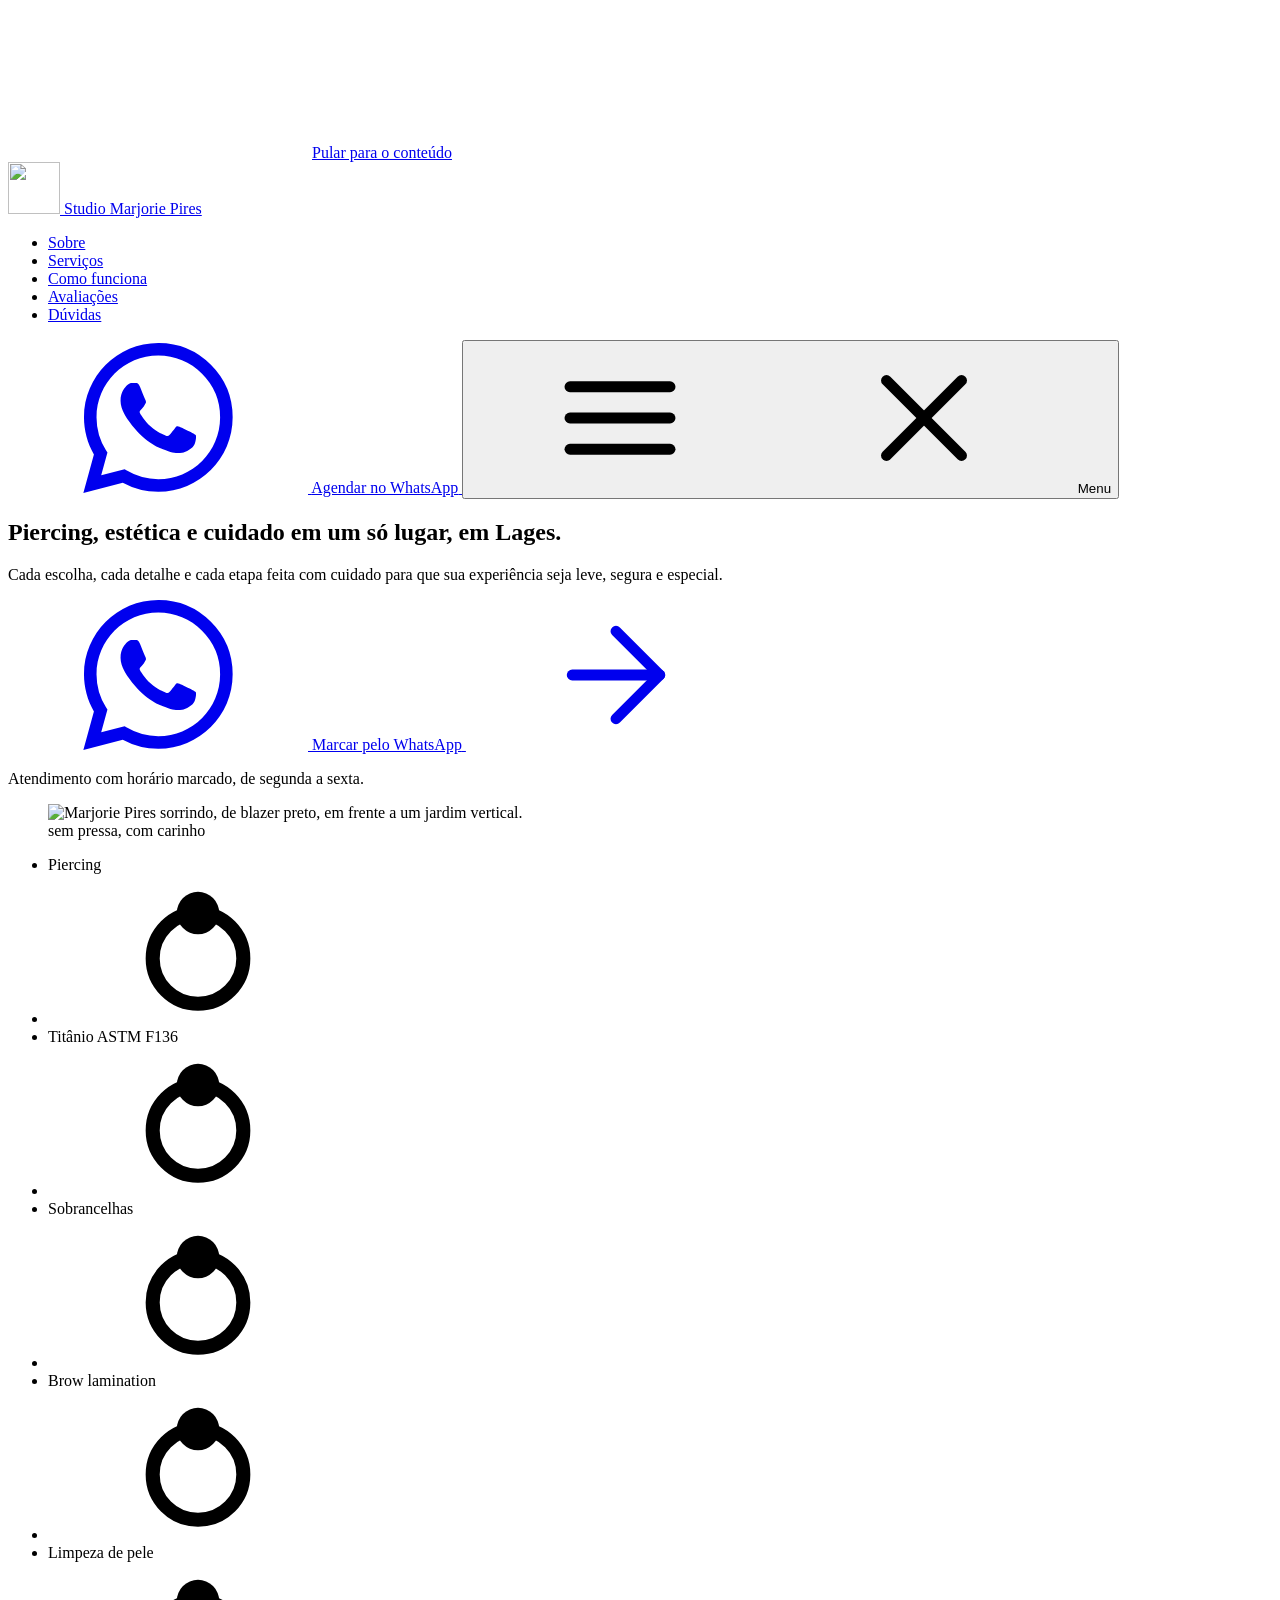
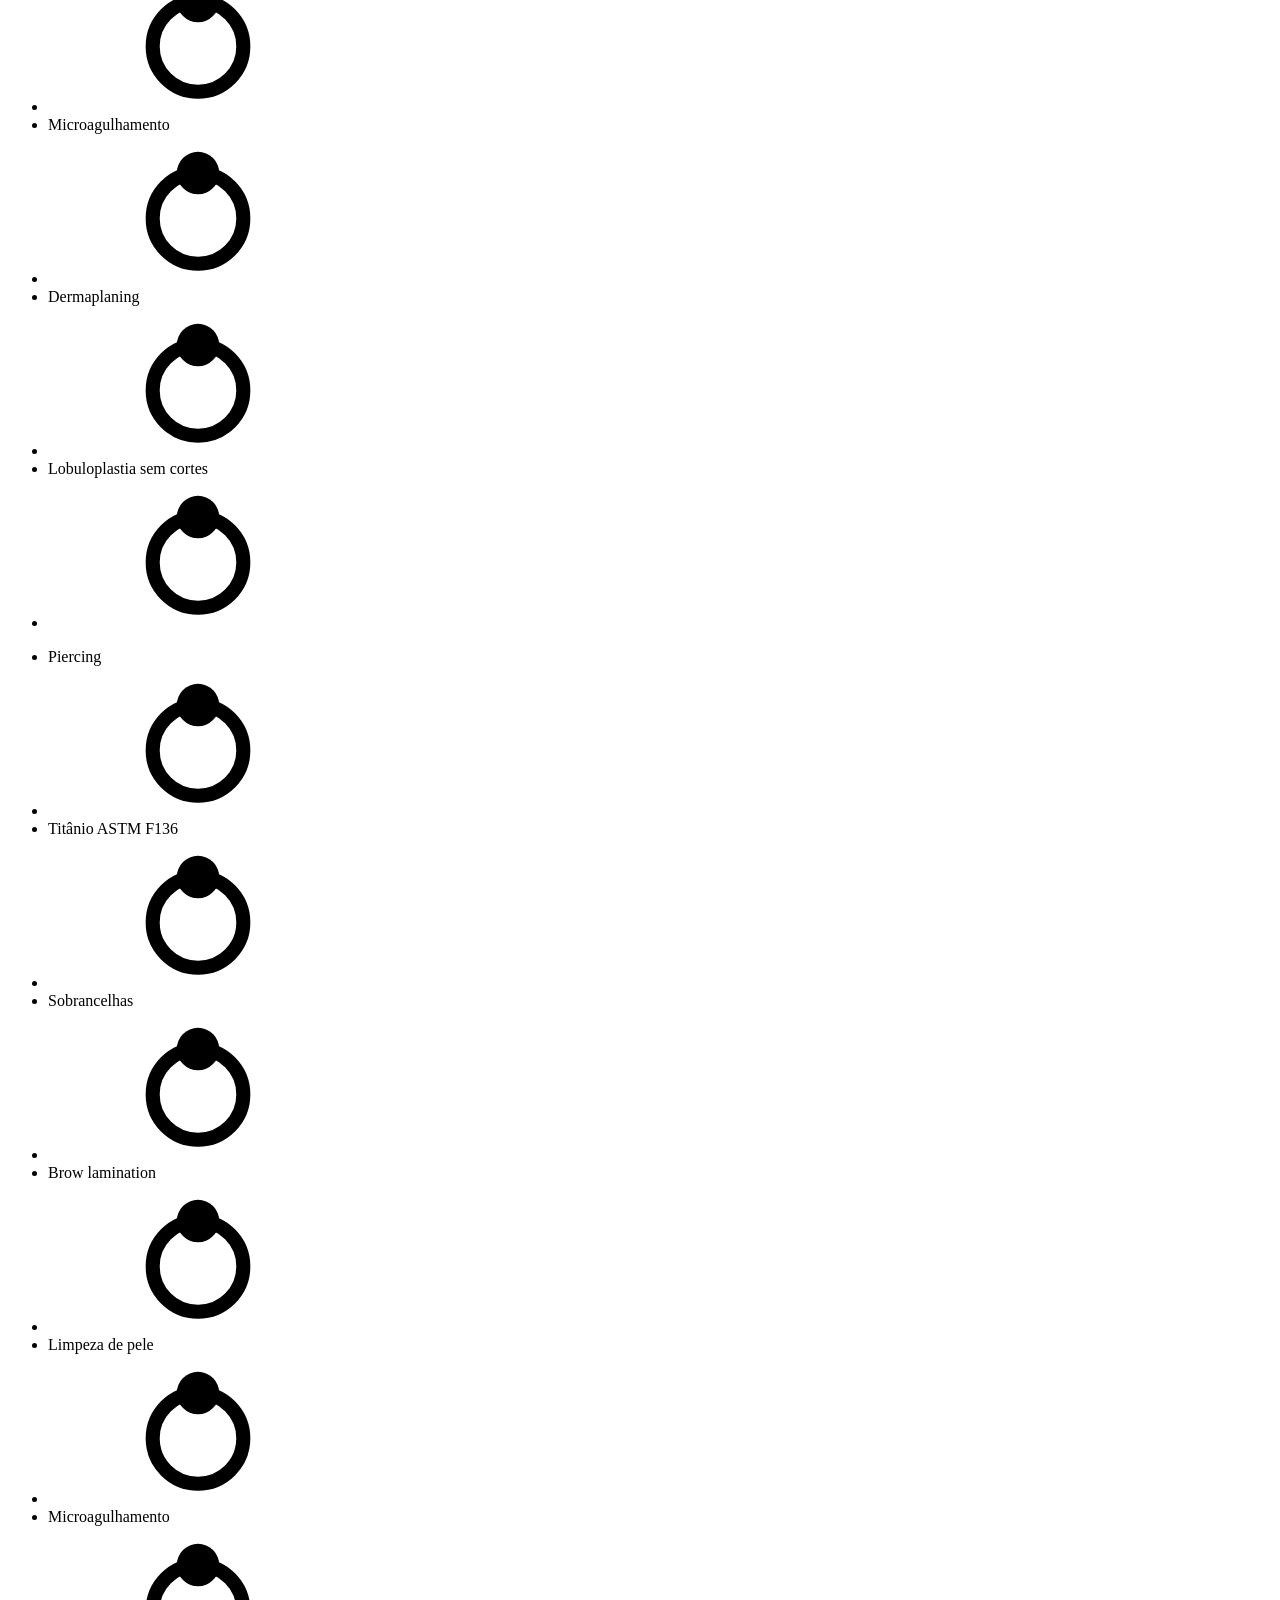
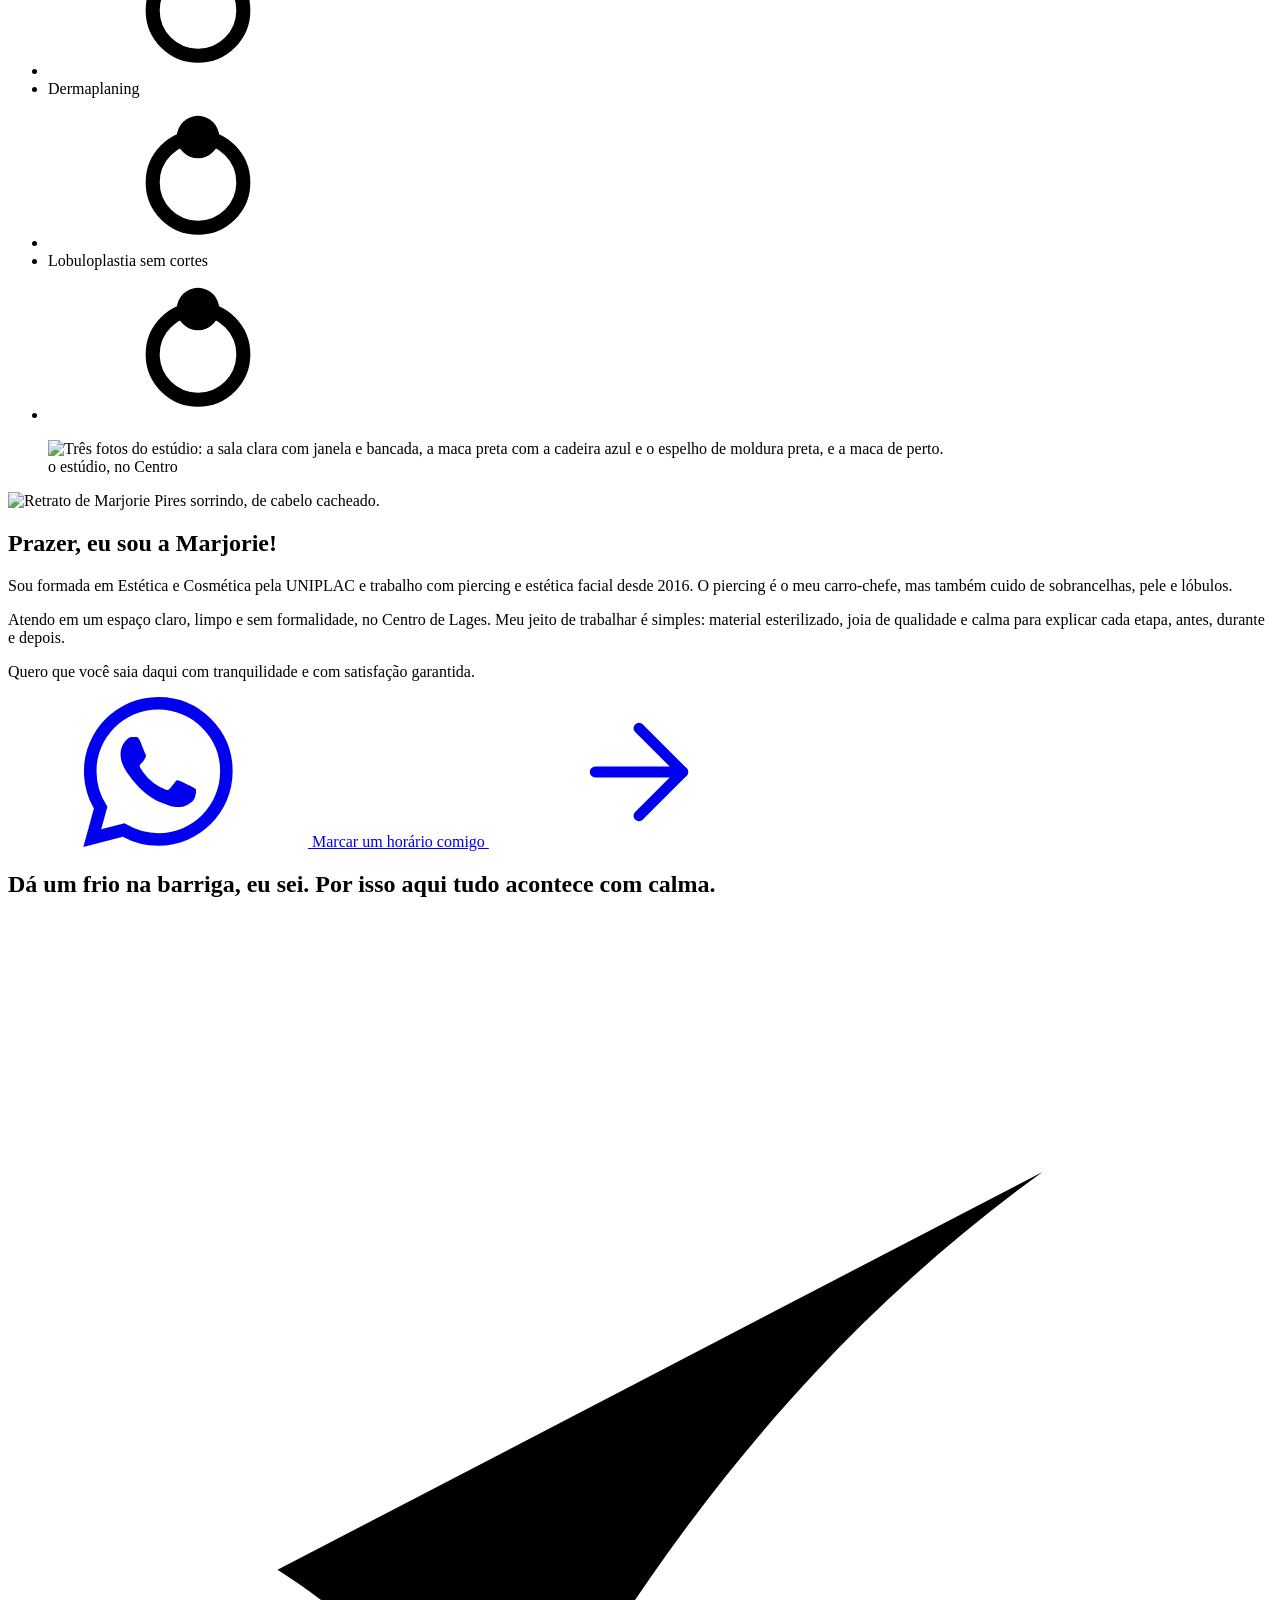
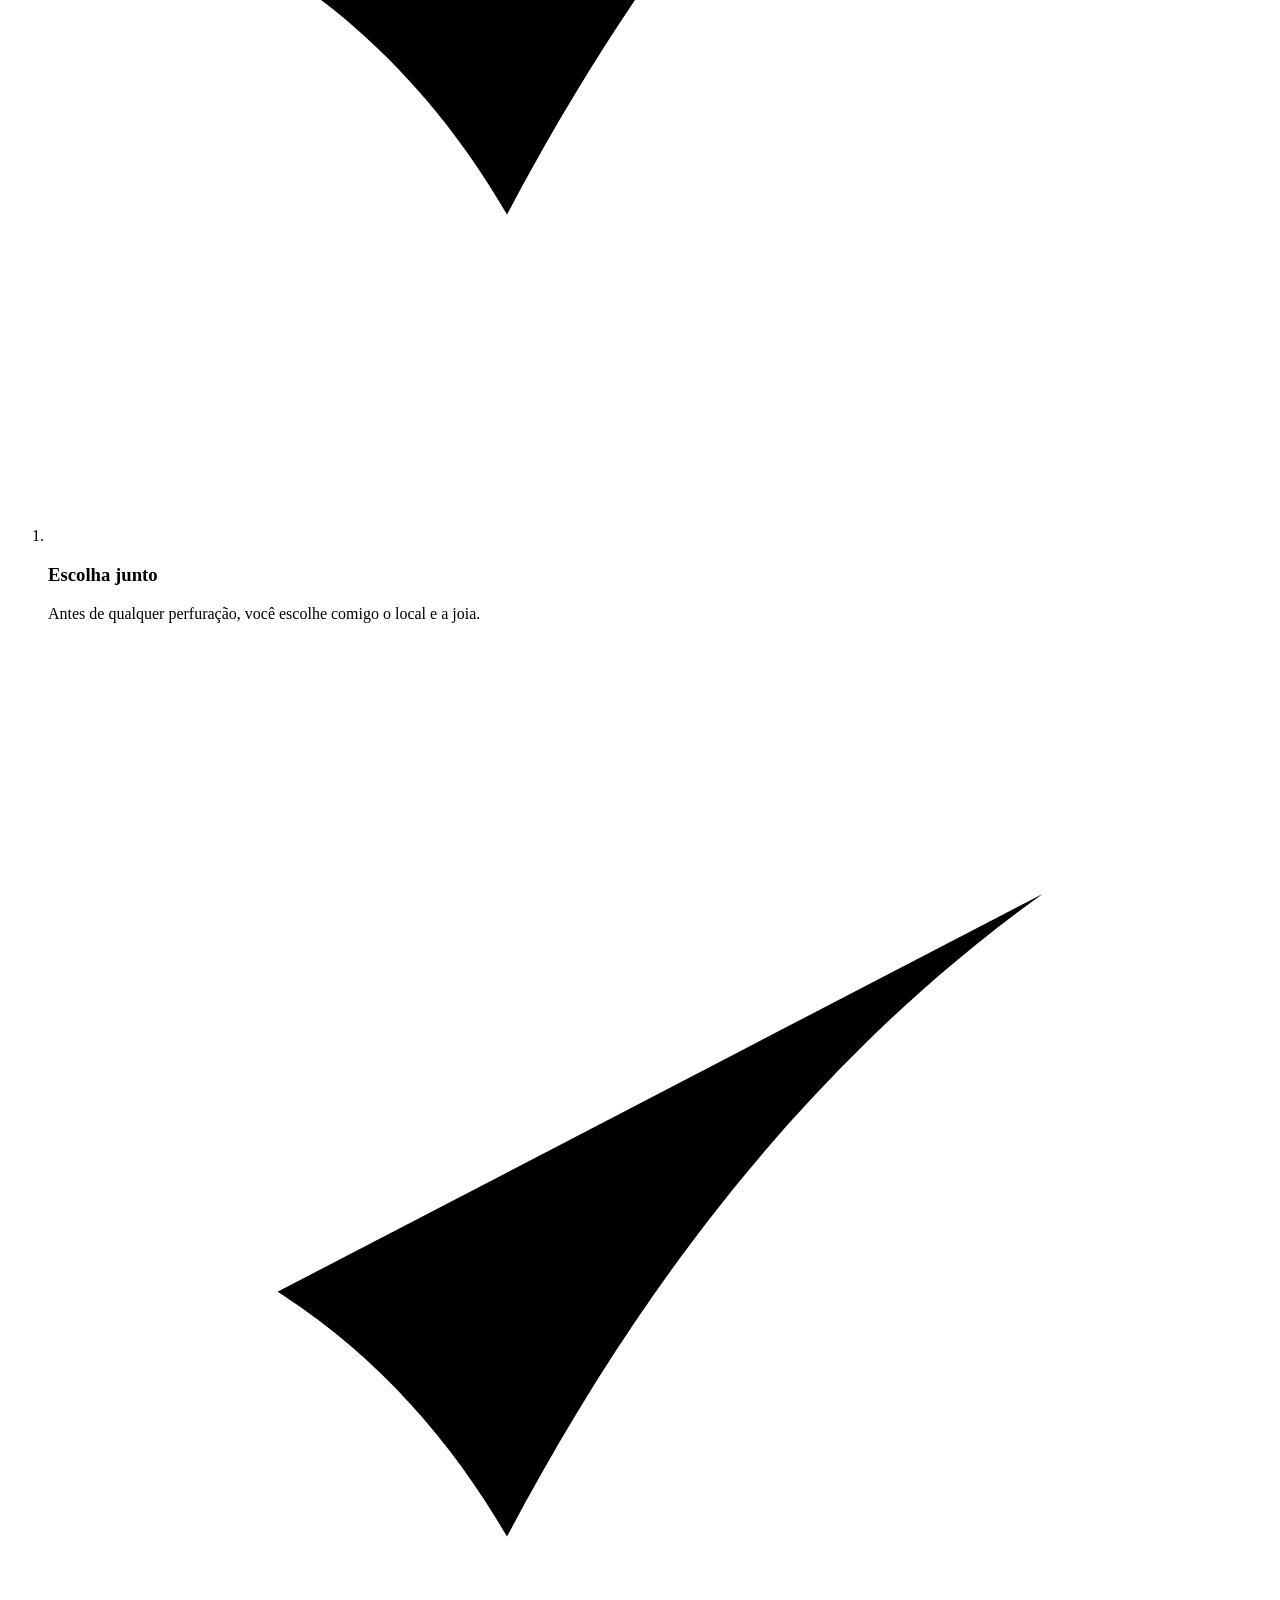
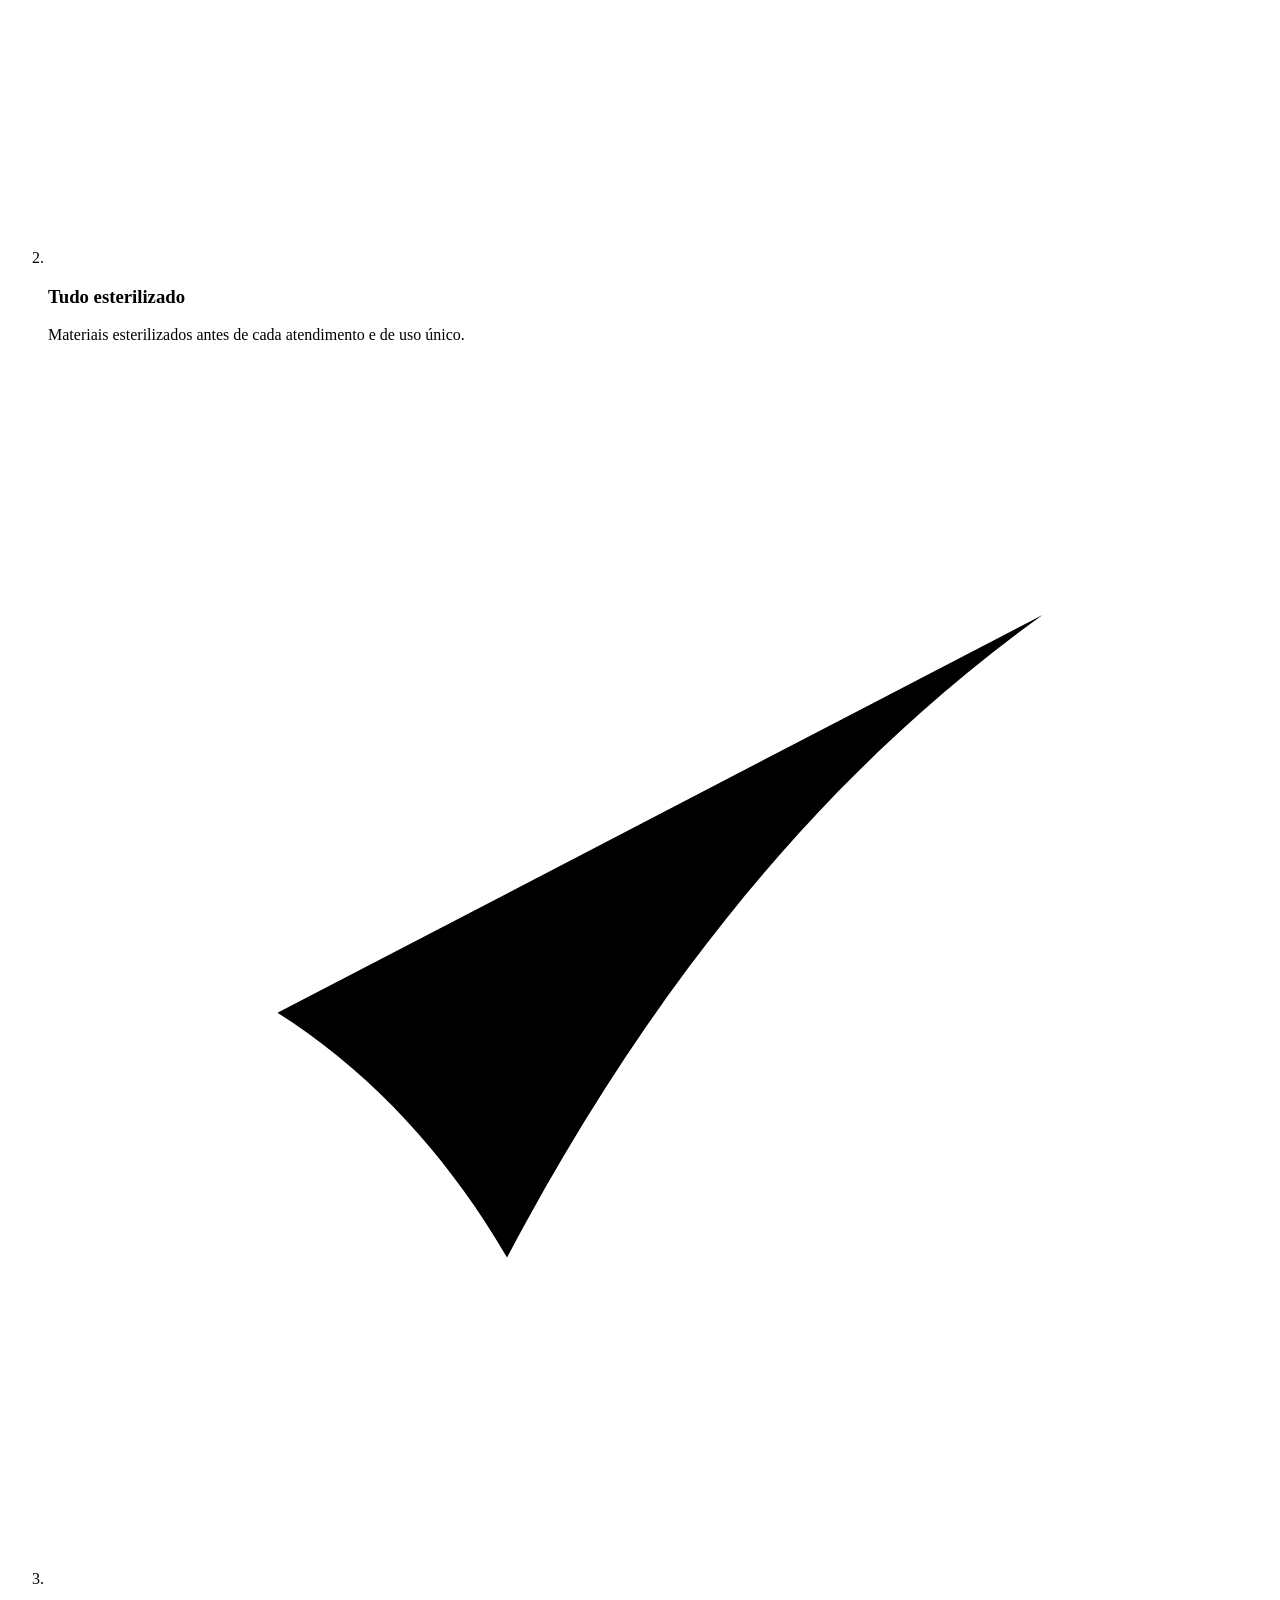
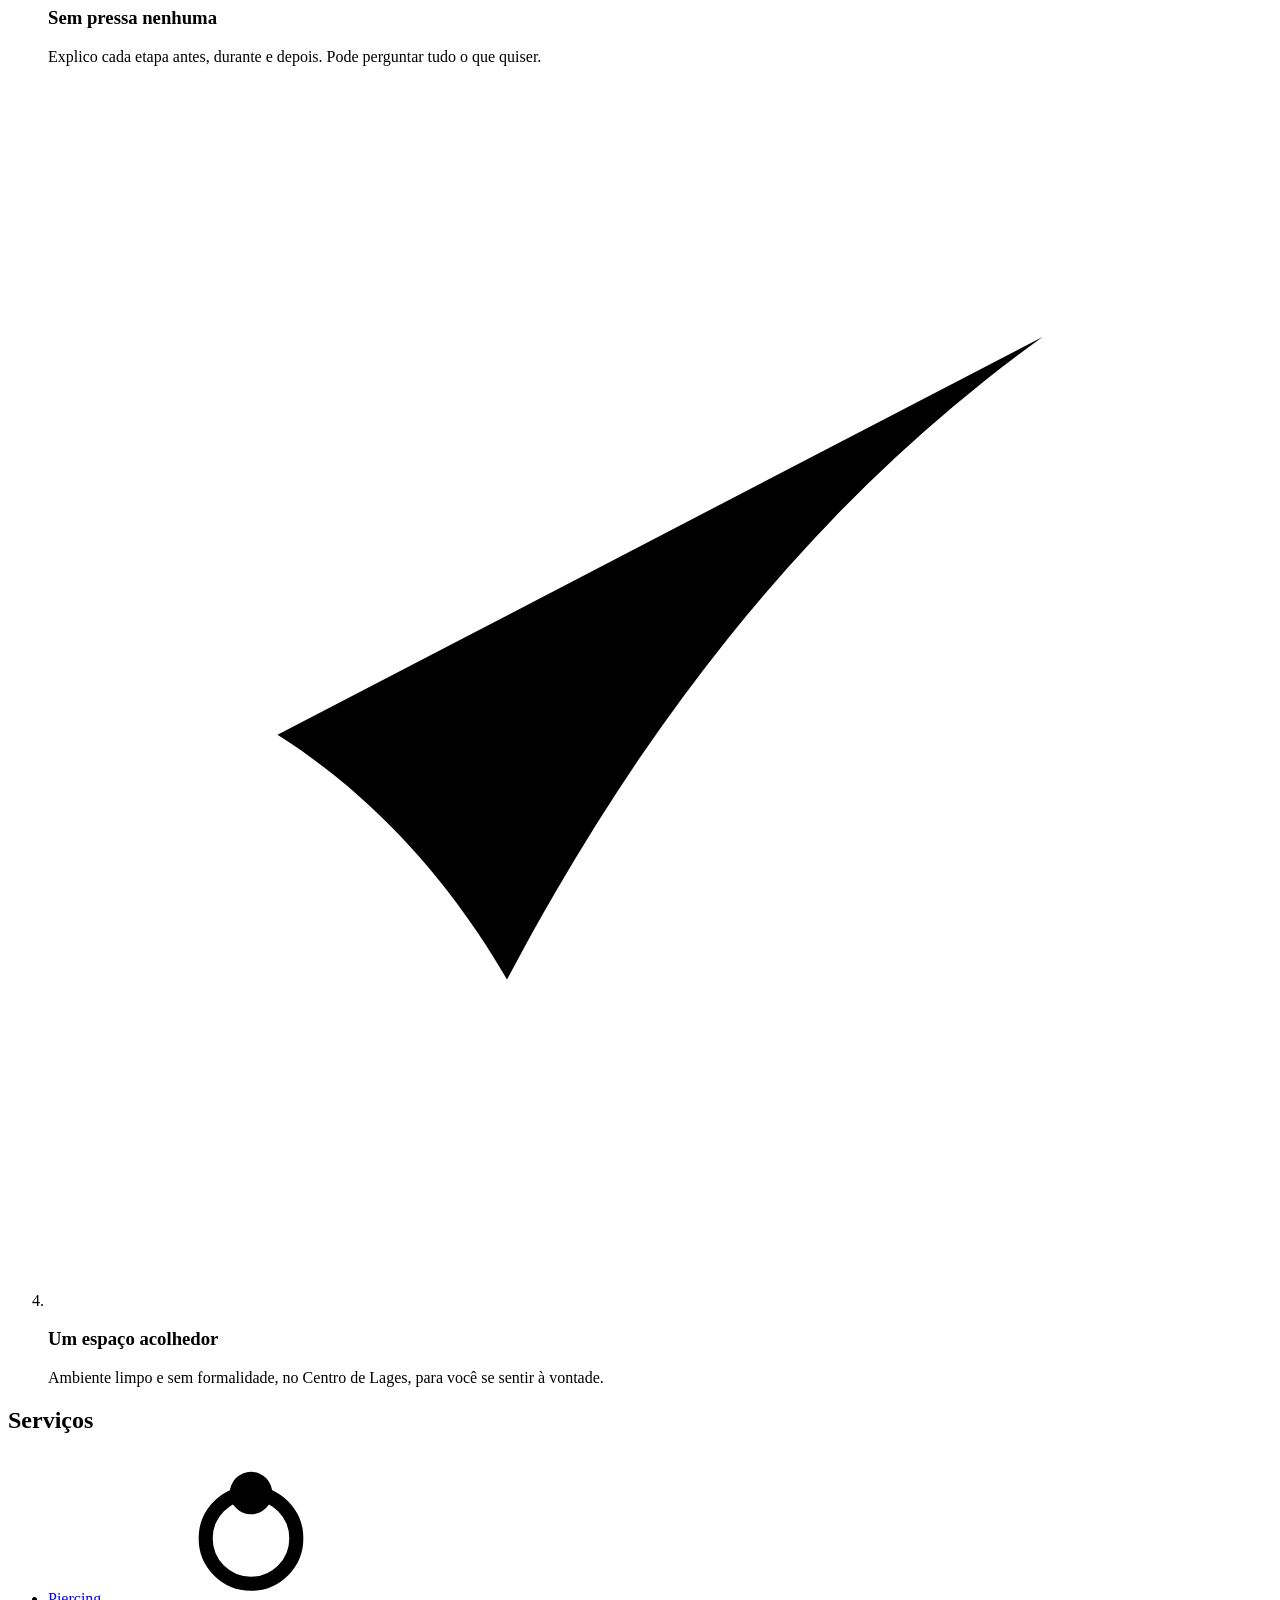
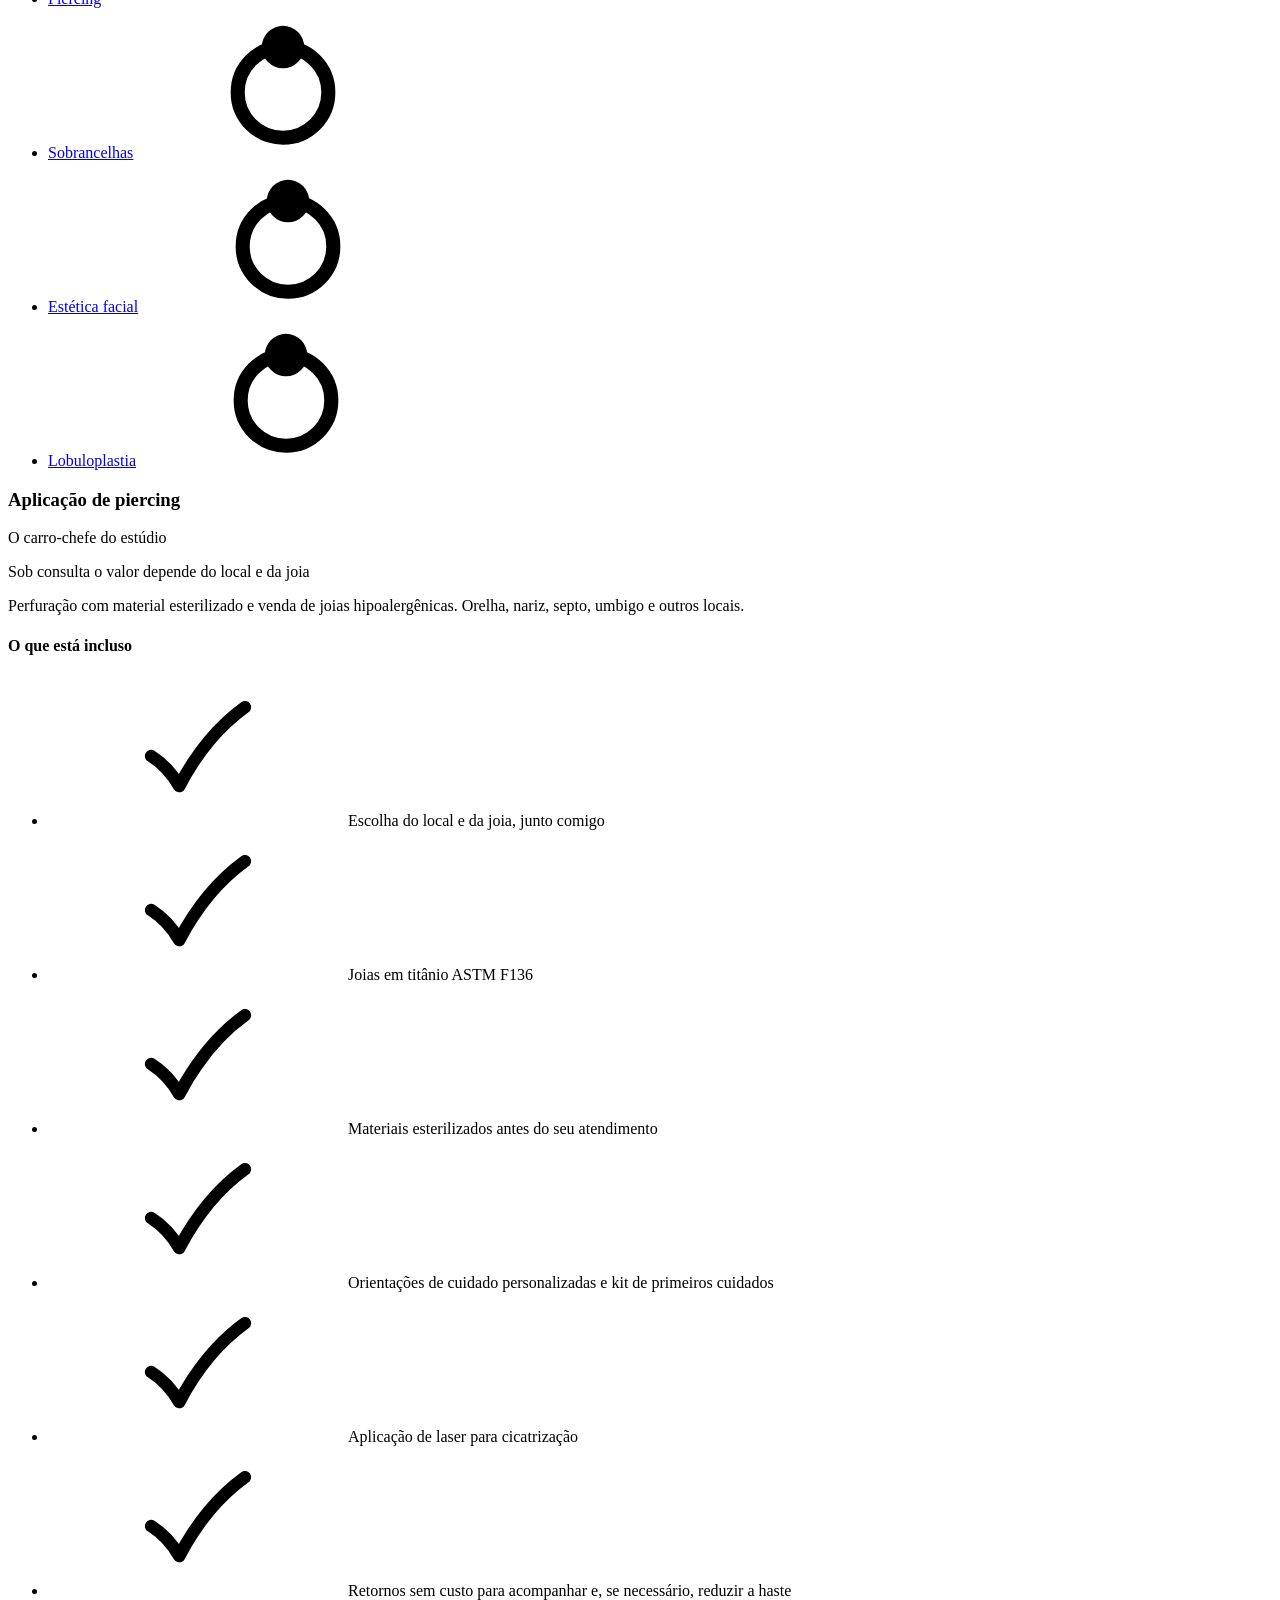
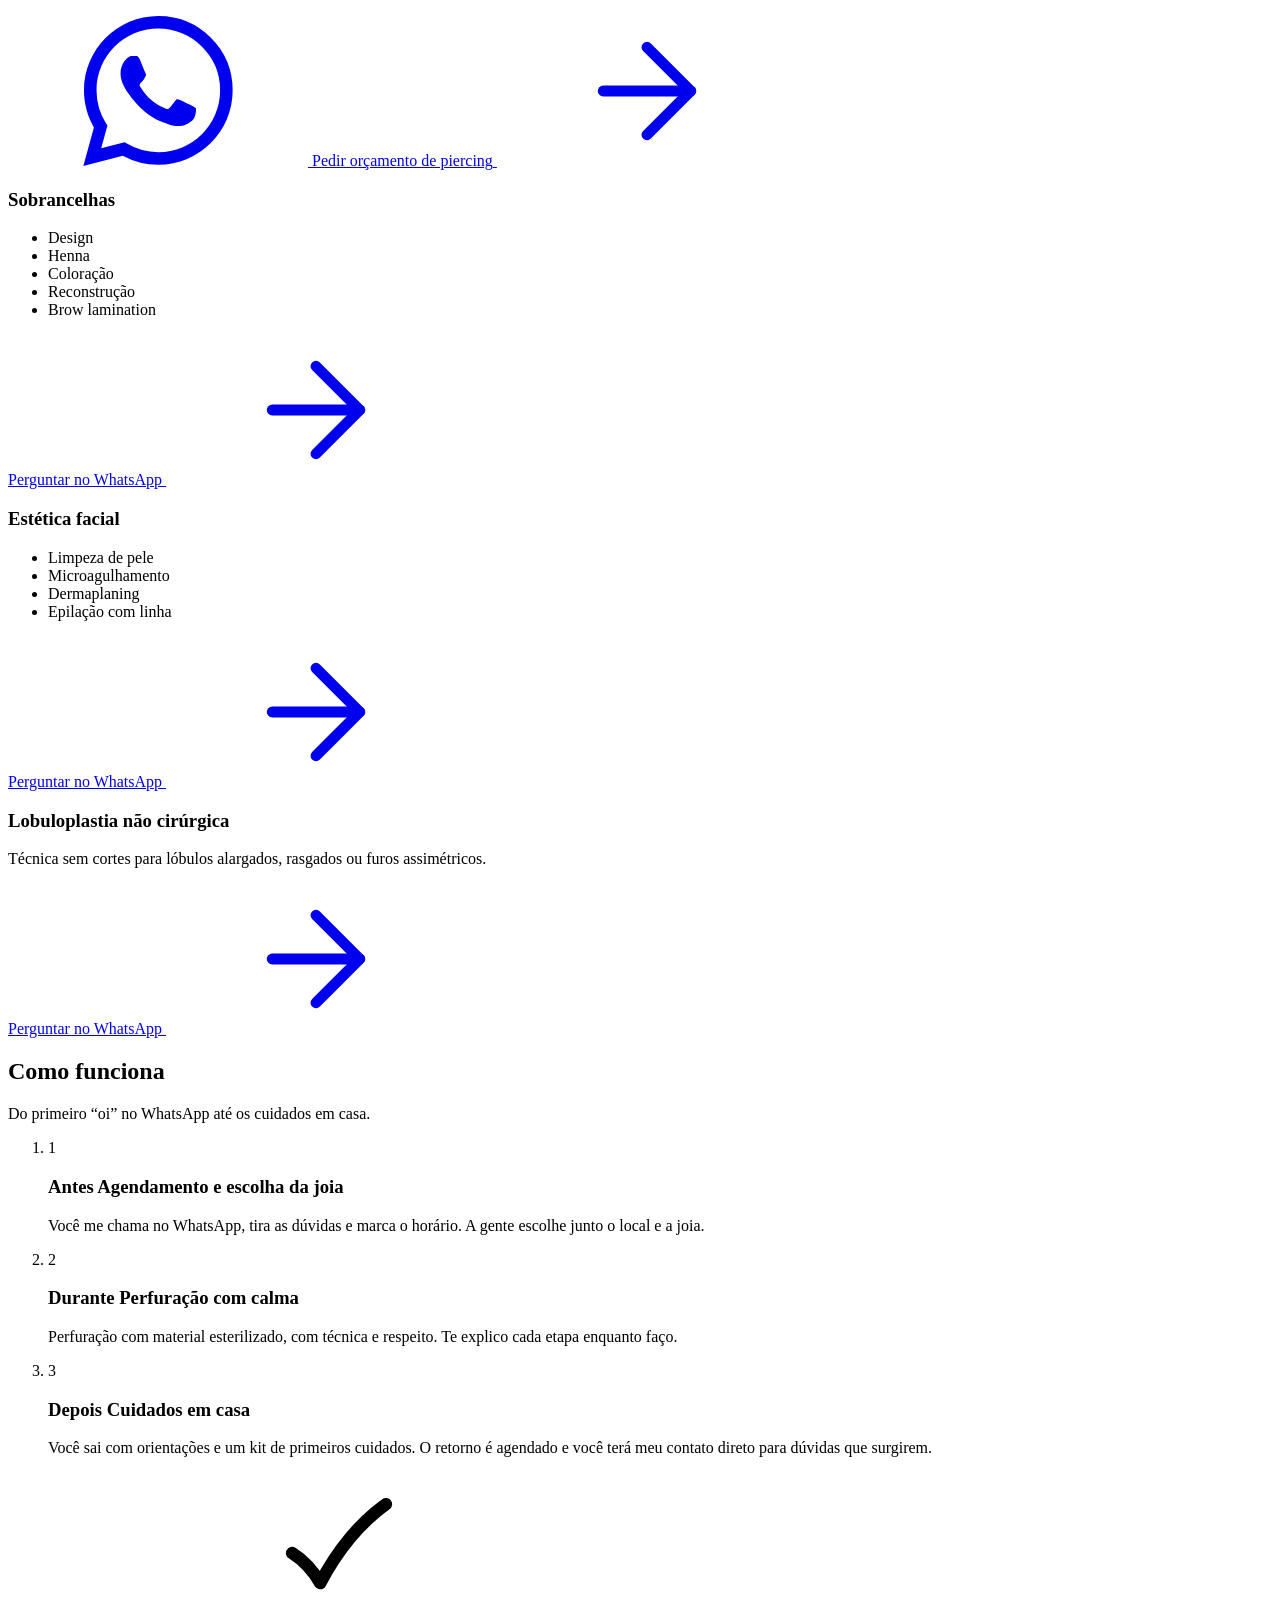
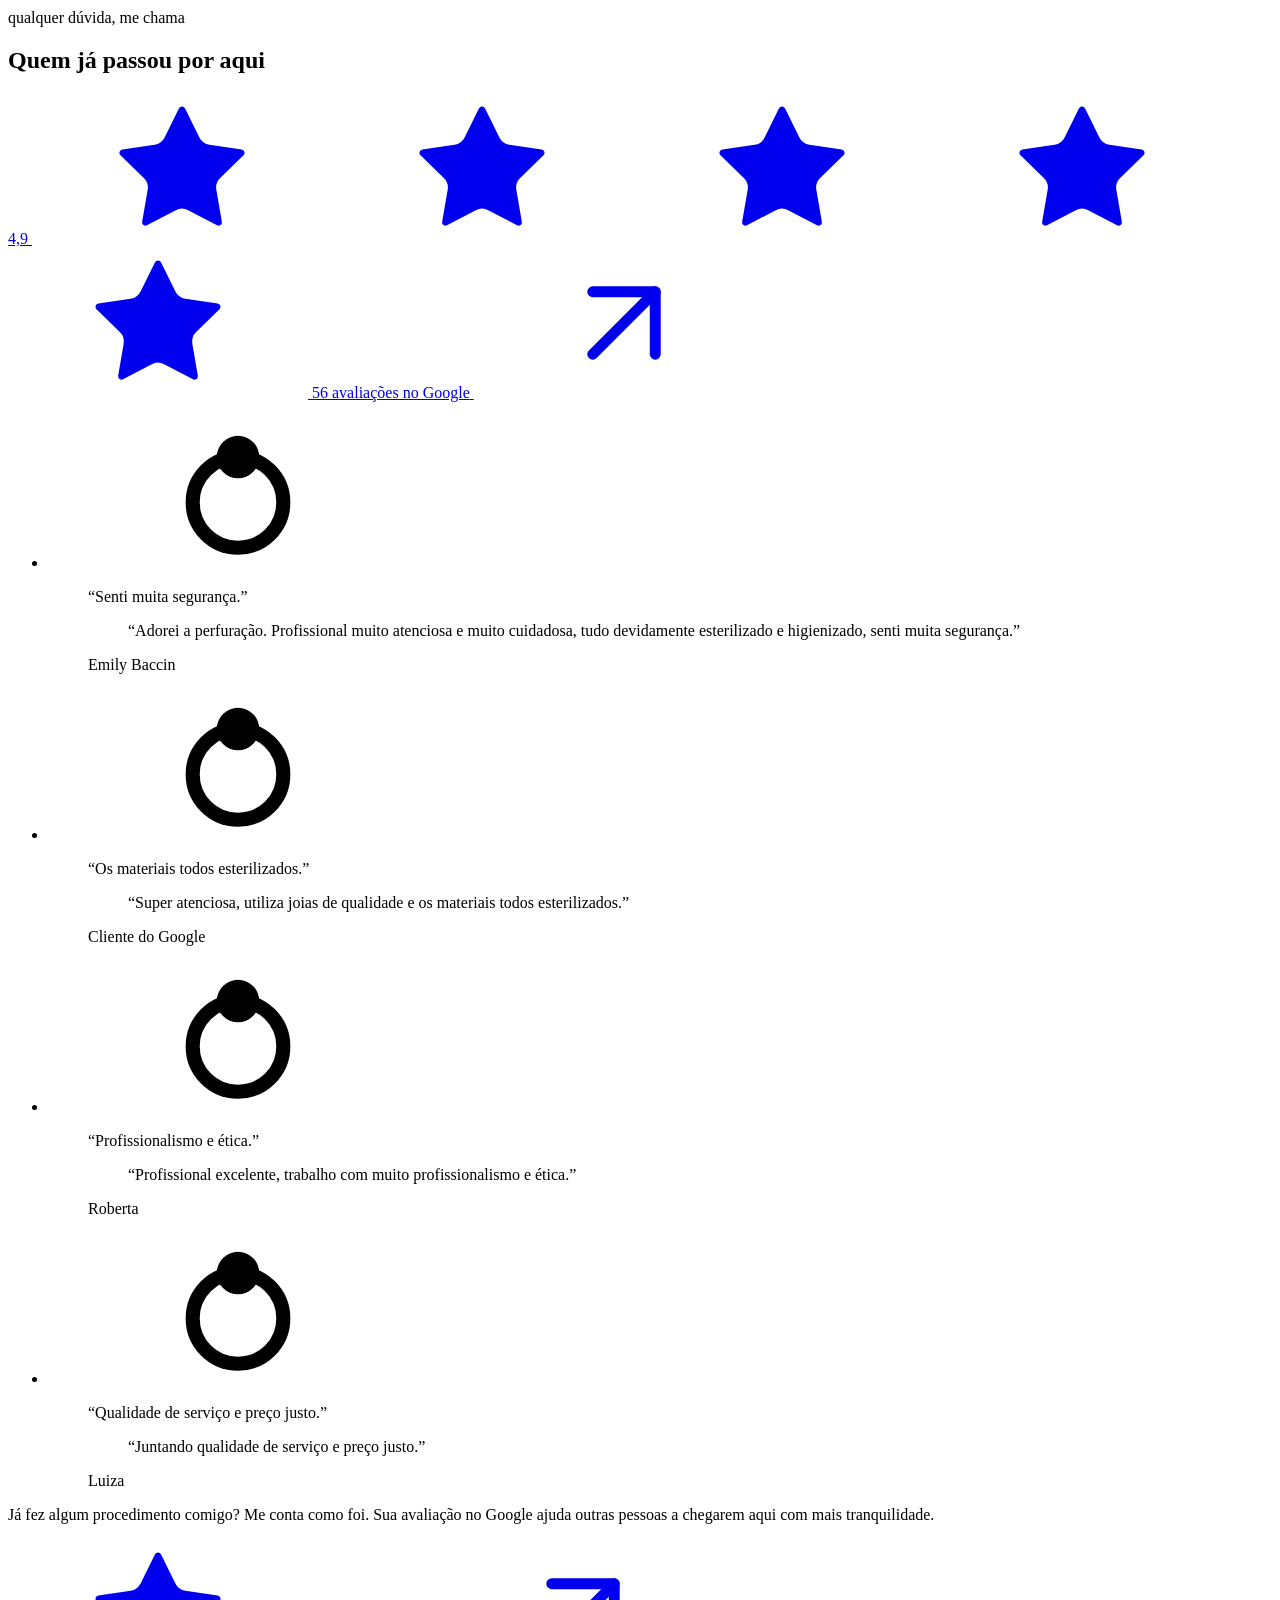
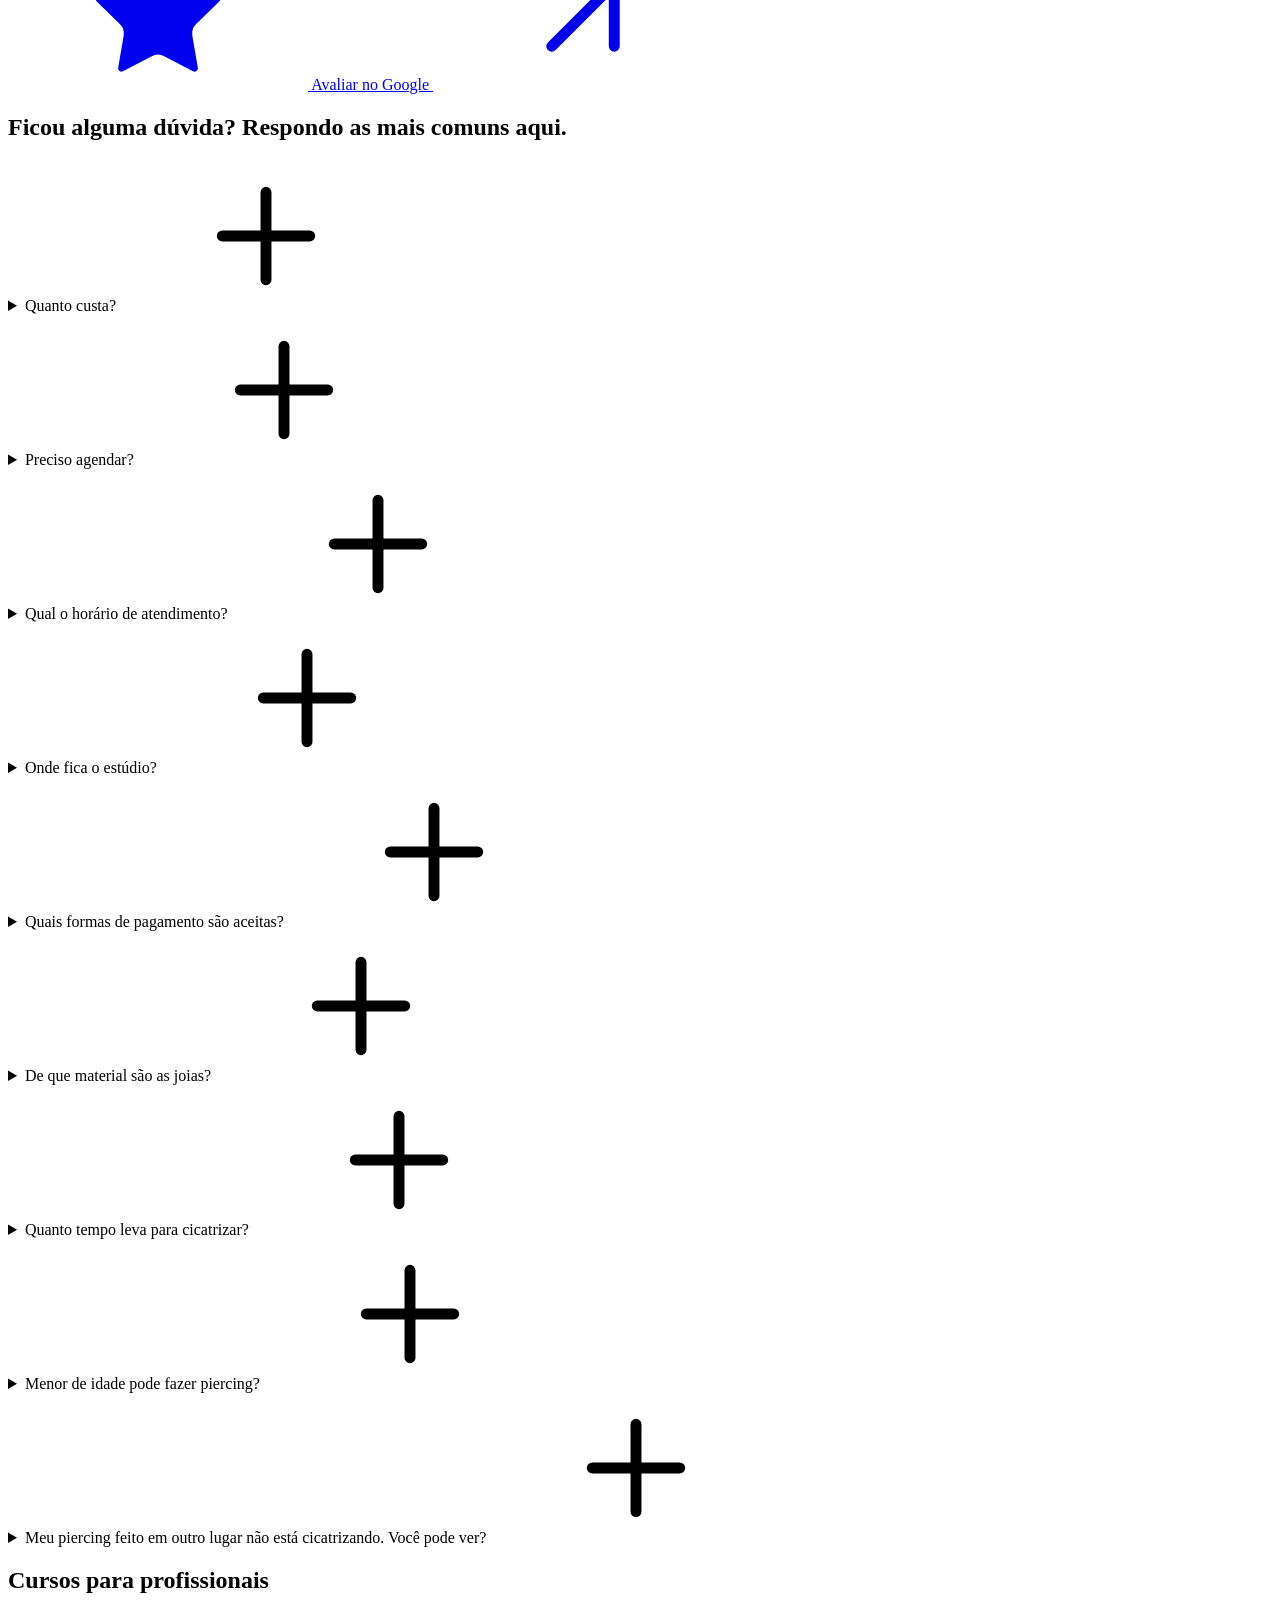
==== index.html @ 8c04b988 "Tirar os sábados do horário e deixar marcar vários procedimentos na ficha Cópia de clientes/studio-m" ====
<!doctype html>
<html lang="pt-BR">
<head>
  <meta charset="utf-8">
  <meta name="viewport" content="width=device-width, initial-scale=1">
  <title>Piercing em Lages/SC | Studio Marjorie Pires · body piercing e estética facial</title>
  <meta name="description" content="Estúdio de piercing e estética facial no Centro de Lages/SC. Materiais esterilizados, joias em titânio ASTM F136 e atendimento com calma, com a Marjorie desde 2016. Agende pelo WhatsApp.">
  <meta name="theme-color" content="#c7e9e5">
  <meta name="format-detection" content="telephone=no">

  <link rel="icon" href="favicon.ico" sizes="any">
  <link rel="icon" type="image/png" sizes="32x32" href="assets/img/favicon-32.png">
  <link rel="apple-touch-icon" href="assets/img/apple-touch-icon.png">
  <link rel="manifest" href="site.webmanifest">

  <meta property="og:type" content="website">
  <meta property="og:locale" content="pt_BR">
  <meta property="og:site_name" content="Studio Marjorie Pires">
  <meta property="og:title" content="Studio Marjorie Pires · piercing e estética facial em Lages/SC">
  <meta property="og:description" content="Piercing com calma, cuidado e material esterilizado, no Centro de Lages. Joias em titânio ASTM F136. Agende pelo WhatsApp.">
  <link rel="canonical" href="https://www.studiomarjoriepires.com.br/">
  <meta property="og:url" content="https://www.studiomarjoriepires.com.br/">
  <meta property="og:image" content="https://www.studiomarjoriepires.com.br/assets/img/og-image.jpg">
  <meta property="og:image:width" content="1200">
  <meta property="og:image:height" content="630">
  <meta property="og:image:alt" content="Studio Marjorie Pires: piercing, estética e cuidado em um só lugar, no Centro de Lages.">
  <meta name="twitter:card" content="summary_large_image">

  <link rel="preload" href="assets/fonts/libre-caslon-condensed-latin-500-normal.woff2" as="font" type="font/woff2" crossorigin>
  <link rel="preload" href="assets/fonts/geist-latin-wght-normal.woff2" as="font" type="font/woff2" crossorigin>
  <link rel="preload" as="image" href="assets/img/marjorie-560.webp" imagesrcset="assets/img/marjorie-560.webp 560w, assets/img/marjorie-1094.webp 1094w" imagesizes="(min-width: 761px) 27vw, 50vw" fetchpriority="high">
  <link rel="stylesheet" href="assets/css/styles.css">
  <script>document.documentElement.classList.add('js')</script>

  <script type="application/ld+json">
  {
    "@context": "https://schema.org",
    "@type": ["BeautySalon", "HealthAndBeautyBusiness"],
    "name": "Studio Marjorie Pires",
    "description": "Estúdio de body piercing e estética facial no Centro de Lages/SC, com materiais esterilizados e joias em titânio ASTM F136.",
    "image": ["https://www.studiomarjoriepires.com.br/assets/img/estudio-941.webp", "https://www.studiomarjoriepires.com.br/assets/img/marjorie-1094.webp"],
    "url": "https://www.studiomarjoriepires.com.br/",
    "logo": "https://www.studiomarjoriepires.com.br/assets/img/selo-500.png",
    "telephone": "+55 49 99809-2836",
    "email": "marjoriepds@gmail.com",
    "priceRange": "Sob consulta",
    "paymentAccepted": "PIX, dinheiro, cartão de crédito, cartão de débito",
    "currenciesAccepted": "BRL",
    "foundingDate": "2016",
    "founder": { "@type": "Person", "name": "Marjorie Pires" },
    "address": {
      "@type": "PostalAddress",
      "streetAddress": "R. Gen. Nepomuceno Costa, 435",
      "addressLocality": "Lages",
      "addressRegion": "SC",
      "postalCode": "88502-130",
      "addressCountry": "BR"
    },
    "areaServed": { "@type": "City", "name": "Lages" },
    "hasMap": "https://www.google.com/maps/place/Studio+Marjorie+Pires/data=!4m2!3m1!1s0x0:0x9cd0ffe983b70169",
    "openingHoursSpecification": [
      { "@type": "OpeningHoursSpecification", "dayOfWeek": ["Monday","Tuesday","Wednesday","Thursday","Friday"], "opens": "09:00", "closes": "12:00" },
      { "@type": "OpeningHoursSpecification", "dayOfWeek": ["Monday","Tuesday","Wednesday","Thursday","Friday"], "opens": "14:00", "closes": "20:00" }
    ],
    "sameAs": [
      "https://www.instagram.com/studiomarjoriepires/",
      "https://www.tiktok.com/@studiomarjoriepires"
    ],
    "hasOfferCatalog": {
      "@type": "OfferCatalog",
      "name": "Serviços",
      "itemListElement": [
        { "@type": "Offer", "itemOffered": { "@type": "Service", "name": "Aplicação de piercing", "description": "Perfuração com material esterilizado, venda de joias em titânio ASTM F136, aplicação de laser para cicatrização e retornos sem custo." } },
        { "@type": "Offer", "itemOffered": { "@type": "Service", "name": "Sobrancelhas", "description": "Design, henna, coloração, reconstrução e brow lamination." } },
        { "@type": "Offer", "itemOffered": { "@type": "Service", "name": "Estética facial", "description": "Limpeza de pele, microagulhamento, dermaplaning e epilação com linha." } },
        { "@type": "Offer", "itemOffered": { "@type": "Service", "name": "Lobuloplastia não cirúrgica", "description": "Técnica sem cortes para lóbulos alargados, rasgados ou furos assimétricos." } }
      ]
    }
  }
  </script>
  <script type="application/ld+json">
  {
    "@context": "https://schema.org",
    "@type": "FAQPage",
    "mainEntity": [
      { "@type": "Question", "name": "Quanto custa?", "acceptedAnswer": { "@type": "Answer", "text": "O valor depende do procedimento e, no caso do piercing, do local e da joia escolhida. Me chama no WhatsApp que eu passo um orçamento certinho." } },
      { "@type": "Question", "name": "Preciso agendar?", "acceptedAnswer": { "@type": "Answer", "text": "Sim, atendo somente com horário marcado. É só me chamar no WhatsApp (49) 99809-2836 para combinarmos o melhor dia." } },
      { "@type": "Question", "name": "Qual o horário de atendimento?", "acceptedAnswer": { "@type": "Answer", "text": "Segunda a sexta, das 9h às 12h e das 14h às 20h." } },
      { "@type": "Question", "name": "Onde fica o estúdio?", "acceptedAnswer": { "@type": "Answer", "text": "Rua General Nepomuceno Costa, 435, no Centro de Lages/SC." } },
      { "@type": "Question", "name": "Quais formas de pagamento são aceitas?", "acceptedAnswer": { "@type": "Answer", "text": "PIX, dinheiro, cartão de crédito e débito." } },
      { "@type": "Question", "name": "De que material são as joias?", "acceptedAnswer": { "@type": "Answer", "text": "Trabalho só com titânio ASTM F136, um material hipoalergênico e bem tolerado pela pele." } },
      { "@type": "Question", "name": "Quanto tempo leva para cicatrizar?", "acceptedAnswer": { "@type": "Answer", "text": "Depende do local e de cada organismo. Explico o tempo estimado do seu piercing no atendimento." } },
      { "@type": "Question", "name": "Menor de idade pode fazer piercing?", "acceptedAnswer": { "@type": "Answer", "text": "Pode. Até 16 anos, somente no lóbulo da orelha, com responsável presente e autorizando. De 16 a 18 anos, outros locais também são permitidos, sempre com responsável presente e autorizando. A partir de 18 anos, sem restrição." } },
      { "@type": "Question", "name": "Meu piercing feito em outro lugar não está cicatrizando. Você pode ver?", "acceptedAnswer": { "@type": "Answer", "text": "Pode me chamar. Já atendi casos assim e oriento o que fazer." } }
    ]
  }
  </script>
</head>
<body>
  <svg class="sprite" aria-hidden="true" focusable="false">
    <symbol id="i-whatsapp" viewBox="0 0 24 24"><path fill="currentColor" d="M17.472 14.382c-.297-.149-1.758-.867-2.03-.967-.273-.099-.471-.148-.67.15-.197.297-.767.966-.94 1.164-.173.199-.347.223-.644.075-.297-.15-1.255-.463-2.39-1.475-.883-.788-1.48-1.761-1.653-2.059-.173-.297-.018-.458.13-.606.134-.133.298-.347.446-.52.149-.174.198-.298.298-.497.099-.198.05-.371-.025-.52-.075-.149-.669-1.612-.916-2.207-.242-.579-.487-.5-.669-.51-.173-.008-.371-.01-.57-.01-.198 0-.52.074-.792.372-.272.297-1.04 1.016-1.04 2.479 0 1.462 1.065 2.875 1.213 3.074.149.198 2.096 3.2 5.077 4.487.709.306 1.262.489 1.694.625.712.227 1.36.195 1.871.118.571-.085 1.758-.719 2.006-1.413.248-.694.248-1.289.173-1.413-.074-.124-.272-.198-.57-.347m-5.421 7.403h-.004a9.87 9.87 0 01-5.031-1.378l-.361-.214-3.741.982.998-3.648-.235-.374a9.86 9.86 0 01-1.51-5.26c.001-5.45 4.436-9.884 9.888-9.884 2.64 0 5.122 1.03 6.988 2.898a9.825 9.825 0 012.893 6.994c-.003 5.45-4.437 9.884-9.885 9.884m8.413-18.297A11.815 11.815 0 0012.05 0C5.495 0 .16 5.335.157 11.892c0 2.096.547 4.142 1.588 5.945L.057 24l6.305-1.654a11.882 11.882 0 005.683 1.448h.005c6.554 0 11.89-5.335 11.893-11.893a11.821 11.821 0 00-3.48-8.413Z"/></symbol>
    <symbol id="i-instagram" viewBox="0 0 24 24"><path fill="currentColor" d="M7.0301.084c-1.2768.0602-2.1487.264-2.911.5634-.7888.3075-1.4575.72-2.1228 1.3877-.6652.6677-1.075 1.3368-1.3802 2.127-.2954.7638-.4956 1.6365-.552 2.914-.0564 1.2775-.0689 1.6882-.0626 4.947.0062 3.2586.0206 3.6671.0825 4.9473.061 1.2765.264 2.1482.5635 2.9107.308.7889.72 1.4573 1.388 2.1228.6679.6655 1.3365 1.0743 2.1285 1.38.7632.295 1.6361.4961 2.9134.552 1.2773.056 1.6884.069 4.9462.0627 3.2578-.0062 3.668-.0207 4.9478-.0814 1.28-.0607 2.147-.2652 2.9098-.5633.7889-.3086 1.4578-.72 2.1228-1.3881.665-.6682 1.0745-1.3378 1.3795-2.1284.2957-.7632.4966-1.636.552-2.9124.056-1.2809.0692-1.6898.063-4.948-.0063-3.2583-.021-3.6668-.0817-4.9465-.0607-1.2797-.264-2.1487-.5633-2.9117-.3084-.7889-.72-1.4568-1.3876-2.1228C21.2982 1.33 20.628.9208 19.8378.6165 19.074.321 18.2017.1197 16.9244.0645 15.6471.0093 15.236-.005 11.977.0014 8.718.0076 8.31.0215 7.0301.0839m.1402 21.6932c-1.17-.0509-1.8053-.2453-2.2287-.408-.5606-.216-.96-.4771-1.3819-.895-.422-.4178-.6811-.8186-.9-1.378-.1644-.4234-.3624-1.058-.4171-2.228-.0595-1.2645-.072-1.6442-.079-4.848-.007-3.2037.0053-3.583.0607-4.848.05-1.169.2456-1.805.408-2.2282.216-.5613.4762-.96.895-1.3816.4188-.4217.8184-.6814 1.3783-.9003.423-.1651 1.0575-.3614 2.227-.4171 1.2655-.06 1.6447-.072 4.848-.079 3.2033-.007 3.5835.005 4.8495.0608 1.169.0508 1.8053.2445 2.228.408.5608.216.96.4754 1.3816.895.4217.4194.6816.8176.9005 1.3787.1653.4217.3617 1.056.4169 2.2263.0602 1.2655.0739 1.645.0796 4.848.0058 3.203-.0055 3.5834-.061 4.848-.051 1.17-.245 1.8055-.408 2.2294-.216.5604-.4763.96-.8954 1.3814-.419.4215-.8181.6811-1.3783.9-.4224.1649-1.0577.3617-2.2262.4174-1.2656.0595-1.6448.072-4.8493.079-3.2045.007-3.5825-.006-4.848-.0608M16.953 5.5864A1.44 1.44 0 1 0 18.39 4.144a1.44 1.44 0 0 0-1.437 1.4424M5.8385 12.012c.0067 3.4032 2.7706 6.1557 6.173 6.1493 3.4026-.0065 6.157-2.7701 6.1506-6.1733-.0065-3.4032-2.771-6.1565-6.174-6.1498-3.403.0067-6.156 2.771-6.1496 6.1738M8 12.0077a4 4 0 1 1 4.008 3.9921A3.9996 3.9996 0 0 1 8 12.0077"/></symbol>
    <symbol id="i-tiktok" viewBox="0 0 24 24"><path fill="currentColor" d="M12.525.02c1.31-.02 2.61-.01 3.91-.02.08 1.53.63 3.09 1.75 4.17 1.12 1.11 2.7 1.62 4.24 1.79v4.03c-1.44-.05-2.89-.35-4.2-.97-.57-.26-1.1-.59-1.62-.93-.01 2.92.01 5.84-.02 8.75-.08 1.4-.54 2.79-1.35 3.94-1.31 1.92-3.58 3.17-5.91 3.21-1.43.08-2.86-.31-4.08-1.03-2.02-1.19-3.44-3.37-3.65-5.71-.02-.5-.03-1-.01-1.49.18-1.9 1.12-3.72 2.58-4.96 1.66-1.44 3.98-2.13 6.15-1.72.02 1.48-.04 2.96-.04 4.44-.99-.32-2.15-.23-3.02.37-.63.41-1.11 1.04-1.36 1.75-.21.51-.15 1.07-.14 1.61.24 1.64 1.82 3.02 3.5 2.87 1.12-.01 2.19-.66 2.77-1.61.19-.33.4-.67.41-1.06.1-1.79.06-3.57.07-5.36.01-4.03-.01-8.05.02-12.07z"/></symbol>
    <symbol id="i-arrow" viewBox="0 0 24 24"><g fill="none" stroke="currentColor" stroke-width="1.75" stroke-linecap="round" stroke-linejoin="round"><path d="M5 12h14"/><path d="m12 5 7 7-7 7"/></g></symbol>
    <symbol id="i-arrow-out" viewBox="0 0 24 24"><g fill="none" stroke="currentColor" stroke-width="1.75" stroke-linecap="round" stroke-linejoin="round"><path d="M7 7h10v10"/><path d="M7 17 17 7"/></g></symbol>
    <symbol id="i-plus" viewBox="0 0 24 24"><g fill="none" stroke="currentColor" stroke-width="1.75" stroke-linecap="round"><path d="M5 12h14"/><path class="i-plus__v" d="M12 5v14"/></g></symbol>
    <symbol id="i-pin" viewBox="0 0 24 24"><g fill="none" stroke="currentColor" stroke-width="1.75" stroke-linecap="round" stroke-linejoin="round"><path d="M20 10c0 4.993-5.539 10.193-7.399 11.799a1 1 0 0 1-1.202 0C9.539 20.193 4 14.993 4 10a8 8 0 0 1 16 0"/><circle cx="12" cy="10" r="3"/></g></symbol>
    <symbol id="i-clock" viewBox="0 0 24 24"><g fill="none" stroke="currentColor" stroke-width="1.75" stroke-linecap="round" stroke-linejoin="round"><circle cx="12" cy="12" r="10"/><path d="M12 6v6l4 2"/></g></symbol>
    <symbol id="i-card" viewBox="0 0 24 24"><g fill="none" stroke="currentColor" stroke-width="1.75" stroke-linecap="round" stroke-linejoin="round"><rect width="20" height="14" x="2" y="5" rx="2"/><path d="M2 10h20"/><path d="M6 14h2"/></g></symbol>
    <symbol id="i-phone" viewBox="0 0 24 24"><path fill="none" stroke="currentColor" stroke-width="1.75" stroke-linecap="round" stroke-linejoin="round" d="M13.832 16.568a1 1 0 0 0 1.213-.303l.355-.465A2 2 0 0 1 17 15h3a2 2 0 0 1 2 2v3a2 2 0 0 1-2 2A18 18 0 0 1 2 4a2 2 0 0 1 2-2h3a2 2 0 0 1 2 2v3a2 2 0 0 1-.8 1.6l-.468.351a1 1 0 0 0-.292 1.233 14 14 0 0 0 6.392 6.384"/></symbol>
    <symbol id="i-mail" viewBox="0 0 24 24"><g fill="none" stroke="currentColor" stroke-width="1.75" stroke-linecap="round" stroke-linejoin="round"><path d="m22 7-8.991 5.727a2 2 0 0 1-2.009 0L2 7"/><rect x="2" y="4" width="20" height="16" rx="2"/></g></symbol>
    <symbol id="i-menu" viewBox="0 0 24 24"><g fill="none" stroke="currentColor" stroke-width="1.75" stroke-linecap="round"><path d="M4 7h16"/><path d="M4 12h16"/><path d="M4 17h16"/></g></symbol>
    <symbol id="i-close" viewBox="0 0 24 24"><g fill="none" stroke="currentColor" stroke-width="1.75" stroke-linecap="round"><path d="M18 6 6 18"/><path d="m6 6 12 12"/></g></symbol>
    <symbol id="i-star" viewBox="0 0 24 24"><path fill="currentColor" d="M11.525 2.295a.53.53 0 0 1 .95 0l2.31 4.679a2.123 2.123 0 0 0 1.595 1.16l5.166.756a.53.53 0 0 1 .294.904l-3.736 3.638a2.123 2.123 0 0 0-.611 1.878l.882 5.14a.53.53 0 0 1-.771.56l-4.618-2.428a2.122 2.122 0 0 0-1.973 0L6.396 21.01a.53.53 0 0 1-.77-.56l.881-5.139a2.122 2.122 0 0 0-.611-1.879L2.16 9.795a.53.53 0 0 1 .294-.906l5.165-.755a2.122 2.122 0 0 0 1.597-1.16z"/></symbol>
    <!-- Argola com bolinha (captive bead ring): a joia que separa os itens, no lugar das flores da referência -->
    <symbol id="i-ring" viewBox="0 0 24 24"><circle cx="12" cy="13.5" r="7.25" fill="none" stroke="currentColor" stroke-width="2.25"/><circle cx="12" cy="6.25" r="3.4" fill="currentColor"/></symbol>
    <symbol id="i-check" viewBox="0 0 24 24"><path fill="none" stroke="currentColor" stroke-width="2" stroke-linecap="round" stroke-linejoin="round" d="M4.5 12.8c1.9 1.2 3.4 2.9 4.5 4.8 2.8-5.3 6.2-9.5 10.5-12.6"/></symbol>
  </svg>

  <a class="skip-link" href="#conteudo">Pular para o conteúdo</a>

  <header class="site-header" data-header>
    <nav class="nav container" aria-label="Principal">
      <a class="brand" href="#inicio">
        <img class="brand__seal" src="assets/img/selo-128.webp" width="52" height="52" alt="">
        <span class="brand__name">Studio Marjorie Pires</span>
      </a>
      <ul class="nav__links" role="list">
        <li><a href="#sobre">Sobre</a></li>
        <li><a href="#servicos">Serviços</a></li>
        <li><a href="#como-funciona">Como funciona</a></li>
        <li><a href="#avaliacoes">Avaliações</a></li>
        <li><a href="#duvidas">Dúvidas</a></li>
      </ul>
      <a class="btn btn--ink btn--sm nav__cta" href="https://wa.me/5549998092836?text=Oi%2C%20Marjorie%21%20Vim%20pelo%20site%20e%20quero%20agendar%20um%20hor%C3%A1rio." target="_blank" rel="noopener">
        <svg class="i" aria-hidden="true"><use href="#i-whatsapp"/></svg>
        <span>Agendar no WhatsApp</span>
      </a>
      <button class="nav__toggle" type="button" aria-expanded="false" aria-controls="menu" data-menu-toggle>
        <svg class="i i--open" aria-hidden="true"><use href="#i-menu"/></svg>
        <svg class="i i--close" aria-hidden="true"><use href="#i-close"/></svg>
        <span class="visually-hidden">Menu</span>
      </button>
    </nav>
    <div class="menu" id="menu" data-menu hidden>
      <ul class="menu__links" role="list">
        <li><a href="#sobre">Sobre</a></li>
        <li><a href="#servicos">Serviços</a></li>
        <li><a href="#como-funciona">Como funciona</a></li>
        <li><a href="#avaliacoes">Avaliações</a></li>
        <li><a href="#duvidas">Dúvidas</a></li>
        <li><a href="#contato">Contato</a></li>
      </ul>
      <a class="btn btn--ink btn--lg menu__cta" href="https://wa.me/5549998092836?text=Oi%2C%20Marjorie%21%20Vim%20pelo%20site%20e%20quero%20agendar%20um%20hor%C3%A1rio." target="_blank" rel="noopener">
        <svg class="i" aria-hidden="true"><use href="#i-whatsapp"/></svg>
        <span>Agendar no WhatsApp</span>
        <svg class="i i--arrow" aria-hidden="true"><use href="#i-arrow"/></svg>
      </a>
      <p class="menu__meta">Seg a sex · <span class="num">9h–12h</span> e <span class="num">14h–20h</span><br>R. Gen. Nepomuceno Costa, 435 · Centro · Lages/SC</p>
    </div>
  </header>

  <main id="conteudo">
    <!-- ABERTURA -->
    <section class="hero surface-mint" id="inicio" aria-labelledby="hero-title">
      <div class="hero__inner container">
        <div class="hero__text">
          <h1 class="hero__title display" id="hero-title">Piercing, estética e cuidado em um só lugar, em Lages.</h1>
          <p class="hero__lead">Cada escolha, cada detalhe e cada etapa feita com cuidado para que sua experiência seja leve, segura e especial.</p>
          <div class="hero__actions">
            <a class="btn btn--ink btn--lg" href="https://wa.me/5549998092836?text=Oi%2C%20Marjorie%21%20Vim%20pelo%20site%20e%20quero%20agendar%20um%20hor%C3%A1rio." target="_blank" rel="noopener">
              <svg class="i" aria-hidden="true"><use href="#i-whatsapp"/></svg>
              <span>Marcar pelo WhatsApp</span>
              <svg class="i i--arrow" aria-hidden="true"><use href="#i-arrow"/></svg>
            </a>
            <p class="hero__note">Atendimento com horário marcado, de segunda a sexta.</p>
          </div>
        </div>
        <div class="hero__media">
          <figure class="snapshot">
            <div class="snapshot__photo">
              <img src="assets/img/marjorie-560.webp" srcset="assets/img/marjorie-560.webp 560w, assets/img/marjorie-1094.webp 1094w" sizes="(min-width: 761px) 27vw, 50vw" width="1094" height="1438" fetchpriority="high" decoding="async" alt="Marjorie Pires sorrindo, de blazer preto, em frente a um jardim vertical.">
            </div>
            <figcaption class="snapshot__caption hand">sem pressa, com carinho</figcaption>
          </figure>
        </div>
      </div>

      <div class="marquee marquee--band" aria-hidden="true">
        <div class="marquee__track">
          <ul class="marquee__list" role="list">
            <li>Piercing</li><li><svg class="i ring ring--mint"><use href="#i-ring"/></svg></li>
            <li>Titânio ASTM F136</li><li><svg class="i ring ring--blush"><use href="#i-ring"/></svg></li>
            <li>Sobrancelhas</li><li><svg class="i ring ring--mint"><use href="#i-ring"/></svg></li>
            <li>Brow lamination</li><li><svg class="i ring ring--blush"><use href="#i-ring"/></svg></li>
            <li>Limpeza de pele</li><li><svg class="i ring ring--butter"><use href="#i-ring"/></svg></li>
            <li>Microagulhamento</li><li><svg class="i ring ring--mint"><use href="#i-ring"/></svg></li>
            <li>Dermaplaning</li><li><svg class="i ring ring--blush"><use href="#i-ring"/></svg></li>
            <li>Lobuloplastia sem cortes</li><li><svg class="i ring ring--butter"><use href="#i-ring"/></svg></li>
          </ul>
          <ul class="marquee__list" role="list">
            <li>Piercing</li><li><svg class="i ring ring--mint"><use href="#i-ring"/></svg></li>
            <li>Titânio ASTM F136</li><li><svg class="i ring ring--blush"><use href="#i-ring"/></svg></li>
            <li>Sobrancelhas</li><li><svg class="i ring ring--mint"><use href="#i-ring"/></svg></li>
            <li>Brow lamination</li><li><svg class="i ring ring--blush"><use href="#i-ring"/></svg></li>
            <li>Limpeza de pele</li><li><svg class="i ring ring--butter"><use href="#i-ring"/></svg></li>
            <li>Microagulhamento</li><li><svg class="i ring ring--mint"><use href="#i-ring"/></svg></li>
            <li>Dermaplaning</li><li><svg class="i ring ring--blush"><use href="#i-ring"/></svg></li>
            <li>Lobuloplastia sem cortes</li><li><svg class="i ring ring--butter"><use href="#i-ring"/></svg></li>
          </ul>
        </div>
      </div>
    </section>

    <!-- SOBRE -->
    <section class="about surface-mint" id="sobre" aria-labelledby="about-title">
      <div class="about__inner container">
        <figure class="strip">
          <div class="strip__photo">
            <img src="assets/img/estudio-600.webp" srcset="assets/img/estudio-600.webp 600w, assets/img/estudio-941.webp 941w" sizes="(min-width: 900px) 21rem, 72vw" width="941" height="1672" loading="lazy" decoding="async" alt="Três fotos do estúdio: a sala clara com janela e bancada, a maca preta com a cadeira azul e o espelho de moldura preta, e a maca de perto.">
          </div>
          <figcaption class="strip__caption hand">o estúdio, no Centro</figcaption>
        </figure>
        <div class="about__text">
          <div class="about__hello">
            <img class="about__face" src="assets/img/marjorie-rosto-240.webp" srcset="assets/img/marjorie-rosto-240.webp 240w, assets/img/marjorie-rosto-400.webp 400w" sizes="7.5rem" width="400" height="400" loading="lazy" decoding="async" alt="Retrato de Marjorie Pires sorrindo, de cabelo cacheado.">
            <h2 class="about__title display" id="about-title">Prazer, eu sou a Marjorie!</h2>
          </div>
          <p>Sou formada em Estética e Cosmética pela UNIPLAC e trabalho com piercing e estética facial desde 2016. O piercing é o meu carro-chefe, mas também cuido de sobrancelhas, pele e lóbulos.</p>
          <p>Atendo em um espaço claro, limpo e sem formalidade, no Centro de Lages. Meu jeito de trabalhar é simples: material esterilizado, joia de qualidade e calma para explicar cada etapa, antes, durante e depois.</p>
          <p>Quero que você saia daqui com tranquilidade e com satisfação garantida.</p>
          <a class="btn btn--outline" href="https://wa.me/5549998092836?text=Oi%2C%20Marjorie%21%20Vim%20pelo%20site%20e%20quero%20agendar%20um%20hor%C3%A1rio." target="_blank" rel="noopener">
            <svg class="i" aria-hidden="true"><use href="#i-whatsapp"/></svg>
            <span>Marcar um horário comigo</span>
            <svg class="i i--arrow" aria-hidden="true"><use href="#i-arrow"/></svg>
          </a>
        </div>
      </div>
    </section>

    <!-- DIFERENCIAIS: as notas que se empilham -->
    <section class="why surface-butter" aria-labelledby="why-title" data-why>
      <div class="why__stage container">
        <h2 class="why__title display" id="why-title">Dá um frio na barriga, eu sei. Por isso aqui tudo acontece com calma.</h2>
        <ol class="notes" role="list">
          <li class="note note--white" data-note>
            <svg class="note__check" viewBox="0 0 24 24" aria-hidden="true"><path pathLength="1" d="M4.5 12.8c1.9 1.2 3.4 2.9 4.5 4.8 2.8-5.3 6.2-9.5 10.5-12.6"/></svg>
            <h3 class="note__title">Escolha junto</h3>
            <p>Antes de qualquer perfuração, você escolhe comigo o local e a joia.</p>
          </li>
          <li class="note note--mint" data-note>
            <svg class="note__check" viewBox="0 0 24 24" aria-hidden="true"><path pathLength="1" d="M4.5 12.8c1.9 1.2 3.4 2.9 4.5 4.8 2.8-5.3 6.2-9.5 10.5-12.6"/></svg>
            <h3 class="note__title">Tudo esterilizado</h3>
            <p>Materiais esterilizados antes de cada atendimento e de uso único.</p>
          </li>
          <li class="note note--blush" data-note>
            <svg class="note__check" viewBox="0 0 24 24" aria-hidden="true"><path pathLength="1" d="M4.5 12.8c1.9 1.2 3.4 2.9 4.5 4.8 2.8-5.3 6.2-9.5 10.5-12.6"/></svg>
            <h3 class="note__title">Sem pressa nenhuma</h3>
            <p>Explico cada etapa antes, durante e depois. Pode perguntar tudo o que quiser.</p>
          </li>
          <li class="note note--white" data-note>
            <svg class="note__check" viewBox="0 0 24 24" aria-hidden="true"><path pathLength="1" d="M4.5 12.8c1.9 1.2 3.4 2.9 4.5 4.8 2.8-5.3 6.2-9.5 10.5-12.6"/></svg>
            <h3 class="note__title">Um espaço acolhedor</h3>
            <p>Ambiente limpo e sem formalidade, no Centro de Lages, para você se sentir à vontade.</p>
          </li>
        </ol>
      </div>
    </section>

    <!-- SERVIÇOS -->
    <section class="services surface-butter" id="servicos" aria-labelledby="services-title">
      <div class="container">
        <h2 class="visually-hidden" id="services-title">Serviços</h2>
        <ul class="service-words display" role="list">
          <li><a href="#servico-piercing">Piercing</a><svg class="i ring ring--mint" aria-hidden="true"><use href="#i-ring"/></svg></li>
          <li><a href="#servico-sobrancelhas">Sobrancelhas</a><svg class="i ring ring--blush" aria-hidden="true"><use href="#i-ring"/></svg></li>
          <li><a href="#servico-facial">Estética facial</a><svg class="i ring ring--mint" aria-hidden="true"><use href="#i-ring"/></svg></li>
          <li><a href="#servico-lobuloplastia">Lobuloplastia</a><svg class="i ring ring--blush" aria-hidden="true"><use href="#i-ring"/></svg></li>
        </ul>

        <div class="service-grid">
          <article class="service service--featured surface-ink" id="servico-piercing" aria-labelledby="sv-piercing">
            <div class="service__head">
              <h3 class="service__title display" id="sv-piercing">Aplicação de piercing</h3>
              <p class="chip chip--mint">O carro-chefe do estúdio</p>
            </div>
            <p class="service__price"><span class="display">Sob consulta</span> <span class="service__price-note">o valor depende do local e da joia</span></p>
            <p class="service__desc">Perfuração com material esterilizado e venda de joias hipoalergênicas. Orelha, nariz, septo, umbigo e outros locais.</p>
            <h4 class="list-label">O que está incluso</h4>
            <ul class="checklist" role="list">
              <li><svg class="i" aria-hidden="true"><use href="#i-check"/></svg><span>Escolha do local e da joia, junto comigo</span></li>
              <li><svg class="i" aria-hidden="true"><use href="#i-check"/></svg><span>Joias em titânio <span class="num">ASTM F136</span></span></li>
              <li><svg class="i" aria-hidden="true"><use href="#i-check"/></svg><span>Materiais esterilizados antes do seu atendimento</span></li>
              <li><svg class="i" aria-hidden="true"><use href="#i-check"/></svg><span>Orientações de cuidado personalizadas e kit de primeiros cuidados</span></li>
              <li><svg class="i" aria-hidden="true"><use href="#i-check"/></svg><span>Aplicação de laser para cicatrização</span></li>
              <li><svg class="i" aria-hidden="true"><use href="#i-check"/></svg><span>Retornos sem custo para acompanhar e, se necessário, reduzir a haste</span></li>
            </ul>
            <a class="btn btn--mint btn--block" href="https://wa.me/5549998092836?text=Oi%2C%20Marjorie%21%20Vim%20pelo%20site%20e%20quero%20um%20or%C3%A7amento%20de%20piercing." target="_blank" rel="noopener">
              <svg class="i" aria-hidden="true"><use href="#i-whatsapp"/></svg>
              <span>Pedir orçamento de piercing</span>
              <svg class="i i--arrow" aria-hidden="true"><use href="#i-arrow"/></svg>
            </a>
          </article>

          <article class="service" id="servico-sobrancelhas" aria-labelledby="sv-sobrancelhas">
            <h3 class="service__title display" id="sv-sobrancelhas">Sobrancelhas</h3>
            <ul class="tags" role="list">
              <li>Design</li><li>Henna</li><li>Coloração</li><li>Reconstrução</li><li>Brow lamination</li>
            </ul>
            <a class="link-arrow" href="https://wa.me/5549998092836?text=Oi%2C%20Marjorie%21%20Vim%20pelo%20site%20e%20quero%20saber%20sobre%20sobrancelhas." target="_blank" rel="noopener">Perguntar no WhatsApp <svg class="i" aria-hidden="true"><use href="#i-arrow"/></svg></a>
          </article>

          <article class="service" id="servico-facial" aria-labelledby="sv-facial">
            <h3 class="service__title display" id="sv-facial">Estética facial</h3>
            <ul class="tags" role="list">
              <li>Limpeza de pele</li><li>Microagulhamento</li><li>Dermaplaning</li><li>Epilação com linha</li>
            </ul>
            <a class="link-arrow" href="https://wa.me/5549998092836?text=Oi%2C%20Marjorie%21%20Vim%20pelo%20site%20e%20quero%20saber%20sobre%20os%20tratamentos%20faciais." target="_blank" rel="noopener">Perguntar no WhatsApp <svg class="i" aria-hidden="true"><use href="#i-arrow"/></svg></a>
          </article>

          <article class="service" id="servico-lobuloplastia" aria-labelledby="sv-lobulo">
            <h3 class="service__title display" id="sv-lobulo">Lobuloplastia não cirúrgica</h3>
            <p class="service__desc">Técnica sem cortes para lóbulos alargados, rasgados ou furos assimétricos.</p>
            <a class="link-arrow" href="https://wa.me/5549998092836?text=Oi%2C%20Marjorie%21%20Vim%20pelo%20site%20e%20quero%20saber%20sobre%20a%20lobuloplastia%20sem%20cortes." target="_blank" rel="noopener">Perguntar no WhatsApp <svg class="i" aria-hidden="true"><use href="#i-arrow"/></svg></a>
          </article>
        </div>
      </div>
    </section>

    <!-- COMO FUNCIONA: o cartão de cuidados -->
    <section class="how surface-butter" id="como-funciona" aria-labelledby="how-title">
      <div class="container">
        <article class="sheet">
          <header class="sheet__head">
            <h2 class="sheet__title display" id="how-title">Como funciona</h2>
            <p class="sheet__lead">Do primeiro “oi” no WhatsApp até os cuidados em casa.</p>
          </header>
          <ol class="steps" role="list">
            <li class="step">
              <span class="step__num" aria-hidden="true">1</span>
              <h3 class="step__title"><span class="step__when display">Antes</span> Agendamento e escolha da joia</h3>
              <p>Você me chama no WhatsApp, tira as dúvidas e marca o horário. A gente escolhe junto o local e a joia.</p>
            </li>
            <li class="step">
              <span class="step__num" aria-hidden="true">2</span>
              <h3 class="step__title"><span class="step__when display">Durante</span> Perfuração com calma</h3>
              <p>Perfuração com material esterilizado, com técnica e respeito. Te explico cada etapa enquanto faço.</p>
            </li>
            <li class="step">
              <span class="step__num" aria-hidden="true">3</span>
              <h3 class="step__title"><span class="step__when display">Depois</span> Cuidados em casa</h3>
              <p>Você sai com orientações e um kit de primeiros cuidados. O retorno é agendado e você terá meu contato direto para dúvidas que surgirem.</p>
            </li>
          </ol>

          <p class="sheet__sign"><span class="hand">qualquer dúvida, me chama</span> <svg class="i" aria-hidden="true"><use href="#i-check"/></svg></p>
        </article>
      </div>
    </section>

    <!-- DEPOIMENTOS -->
    <section class="reviews surface-butter" id="avaliacoes" aria-labelledby="reviews-title">
      <div class="container">
        <header class="reviews__head">
          <h2 class="section-head__title display" id="reviews-title">Quem já passou por aqui</h2>
          <a class="rating" href="https://www.google.com/maps/place/Studio+Marjorie+Pires/data=!4m2!3m1!1s0x0:0x9cd0ffe983b70169" target="_blank" rel="noopener">
            <span class="rating__num display">4,9</span>
            <span class="rating__meta">
              <span class="rating__stars" aria-hidden="true"><svg class="i"><use href="#i-star"/></svg><svg class="i"><use href="#i-star"/></svg><svg class="i"><use href="#i-star"/></svg><svg class="i"><use href="#i-star"/></svg><svg class="i"><use href="#i-star"/></svg></span>
              <span><span class="num">56</span> avaliações no Google</span>
            </span>
            <svg class="i rating__out" aria-hidden="true"><use href="#i-arrow-out"/></svg>
          </a>
        </header>

        <ul class="review-grid" role="list">
          <li class="review review--mint">
            <figure class="review__card">
              <svg class="i ring ring--mint review__ring" aria-hidden="true"><use href="#i-ring"/></svg>
              <p class="review__head display">“Senti muita segurança.”</p>
              <blockquote class="review__quote"><p>“Adorei a perfuração. Profissional muito atenciosa e muito cuidadosa, tudo devidamente esterilizado e higienizado, senti muita segurança.”</p></blockquote>
              <figcaption class="review__who">Emily Baccin</figcaption>
            </figure>
          </li>
          <li class="review review--blush">
            <figure class="review__card">
              <svg class="i ring ring--blush review__ring" aria-hidden="true"><use href="#i-ring"/></svg>
              <p class="review__head display">“Os materiais todos esterilizados.”</p>
              <blockquote class="review__quote"><p>“Super atenciosa, utiliza joias de qualidade e os materiais todos esterilizados.”</p></blockquote>
              <figcaption class="review__who">Cliente do Google</figcaption>
            </figure>
          </li>
          <li class="review review--blush">
            <figure class="review__card">
              <svg class="i ring ring--blush review__ring" aria-hidden="true"><use href="#i-ring"/></svg>
              <p class="review__head display">“Profissionalismo e ética.”</p>
              <blockquote class="review__quote"><p>“Profissional excelente, trabalho com muito profissionalismo e ética.”</p></blockquote>
              <figcaption class="review__who">Roberta</figcaption>
            </figure>
          </li>
          <li class="review review--mint">
            <figure class="review__card">
              <svg class="i ring ring--mint review__ring" aria-hidden="true"><use href="#i-ring"/></svg>
              <p class="review__head display">“Qualidade de serviço e preço justo.”</p>
              <blockquote class="review__quote"><p>“Juntando qualidade de serviço e preço justo.”</p></blockquote>
              <figcaption class="review__who">Luiza</figcaption>
            </figure>
          </li>
        </ul>

        <div class="reviews__foot">
          <p class="reviews__ask">Já fez algum procedimento comigo? Me conta como foi. Sua avaliação no Google ajuda outras pessoas a chegarem aqui com mais tranquilidade.</p>
          <!-- Trocar pelo link direto de avaliação do Perfil da Empresa no Google (g.page/r/.../review) quando a Marjorie enviar -->
          <a class="btn btn--ink" href="https://www.google.com/maps/place/Studio+Marjorie+Pires/data=!4m2!3m1!1s0x0:0x9cd0ffe983b70169" target="_blank" rel="noopener" data-review-link>
            <svg class="i" aria-hidden="true"><use href="#i-star"/></svg>
            <span>Avaliar no Google</span>
            <svg class="i i--arrow" aria-hidden="true"><use href="#i-arrow-out"/></svg>
          </a>
        </div>
      </div>
    </section>

    <!-- DÚVIDAS -->
    <section class="faq surface-white" id="duvidas" aria-labelledby="faq-title">
      <div class="container">
        <h2 class="faq__title display" id="faq-title">Ficou alguma dúvida? Respondo as mais comuns aqui.</h2>
        <div class="faq__cols">
          <div class="faq__col">
            <details class="qa" name="faq">
              <summary class="qa__q">Quanto custa?<svg class="i qa__icon" aria-hidden="true"><use href="#i-plus"/></svg></summary>
              <div class="qa__a"><p>O valor depende do procedimento e, no caso do piercing, do local e da joia escolhida. Me chama no WhatsApp que eu passo um orçamento certinho.</p></div>
            </details>
            <details class="qa" name="faq">
              <summary class="qa__q">Preciso agendar?<svg class="i qa__icon" aria-hidden="true"><use href="#i-plus"/></svg></summary>
              <div class="qa__a"><p>Sim, atendo somente com horário marcado. É só me chamar no WhatsApp <a href="https://wa.me/5549998092836?text=Oi%2C%20Marjorie%21%20Vim%20pelo%20site%20e%20quero%20agendar%20um%20hor%C3%A1rio." target="_blank" rel="noopener"><span class="num">(49) 99809-2836</span></a> para combinarmos o melhor dia.</p></div>
            </details>
            <details class="qa" name="faq">
              <summary class="qa__q">Qual o horário de atendimento?<svg class="i qa__icon" aria-hidden="true"><use href="#i-plus"/></svg></summary>
              <div class="qa__a"><p>Segunda a sexta, das <span class="num">9h</span> às <span class="num">12h</span> e das <span class="num">14h</span> às <span class="num">20h</span>.</p></div>
            </details>
            <details class="qa" name="faq">
              <summary class="qa__q">Onde fica o estúdio?<svg class="i qa__icon" aria-hidden="true"><use href="#i-plus"/></svg></summary>
              <div class="qa__a"><p>Rua General Nepomuceno Costa, 435, no Centro de Lages/SC. <a href="#contato">Ver no mapa</a>.</p></div>
            </details>
            <details class="qa" name="faq">
              <summary class="qa__q">Quais formas de pagamento são aceitas?<svg class="i qa__icon" aria-hidden="true"><use href="#i-plus"/></svg></summary>
              <div class="qa__a"><p>PIX, dinheiro, cartão de crédito e débito.</p></div>
            </details>
          </div>
          <div class="faq__col">
            <details class="qa" name="faq">
              <summary class="qa__q">De que material são as joias?<svg class="i qa__icon" aria-hidden="true"><use href="#i-plus"/></svg></summary>
              <div class="qa__a"><p>Trabalho só com titânio <span class="num">ASTM F136</span>, um material hipoalergênico e bem tolerado pela pele.</p></div>
            </details>
            <details class="qa" name="faq">
              <summary class="qa__q">Quanto tempo leva para cicatrizar?<svg class="i qa__icon" aria-hidden="true"><use href="#i-plus"/></svg></summary>
              <div class="qa__a"><p>Depende do local e de cada organismo. Explico o tempo estimado do seu piercing no atendimento.</p></div>
            </details>
            <details class="qa" name="faq">
              <summary class="qa__q">Menor de idade pode fazer piercing?<svg class="i qa__icon" aria-hidden="true"><use href="#i-plus"/></svg></summary>
              <div class="qa__a">
                <p>Pode, seguindo estas regras:</p>
                <ul>
                  <li><strong>Até 16 anos:</strong> somente no lóbulo da orelha, com responsável presente e autorizando.</li>
                  <li><strong>De 16 a 18 anos:</strong> outros locais também são permitidos, sempre com responsável presente e autorizando.</li>
                  <li><strong>A partir de 18 anos:</strong> sem restrição.</li>
                </ul>
              </div>
            </details>
            <details class="qa" name="faq">
              <summary class="qa__q">Meu piercing feito em outro lugar não está cicatrizando. Você pode ver?<svg class="i qa__icon" aria-hidden="true"><use href="#i-plus"/></svg></summary>
              <div class="qa__a"><p>Pode me chamar. Já atendi casos assim e oriento o que fazer. <a href="https://wa.me/5549998092836?text=Oi%2C%20Marjorie%21%20Tenho%20um%20piercing%20feito%20em%20outro%20lugar%20que%20n%C3%A3o%20est%C3%A1%20cicatrizando.%20Voc%C3%AA%20pode%20ver%3F" target="_blank" rel="noopener">Mandar mensagem sobre isso</a>.</p></div>
            </details>
          </div>
        </div>
      </div>
    </section>

    <!-- CURSOS -->
    <section class="courses surface-white" aria-labelledby="courses-title">
      <div class="container">
        <div class="courses__card surface-ink">
          <div class="courses__text">
            <h2 class="courses__title display" id="courses-title">Cursos para profissionais</h2>
            <p>Também ensino quem quer entrar ou se especializar na área: cursos profissionalizantes e de especialização em perfuração, sobrancelhas e mais.</p>
          </div>
          <a class="btn btn--mint" href="https://wa.me/5549998092836?text=Oi%2C%20Marjorie%21%20Vim%20pelo%20site%20e%20quero%20informa%C3%A7%C3%B5es%20sobre%20os%20cursos." target="_blank" rel="noopener">
            <svg class="i" aria-hidden="true"><use href="#i-whatsapp"/></svg>
            <span>Quero saber dos cursos</span>
            <svg class="i i--arrow" aria-hidden="true"><use href="#i-arrow"/></svg>
          </a>
        </div>
      </div>
    </section>

    <!-- CONTATO -->
    <section class="contact surface-butter" id="contato" aria-labelledby="contact-title">
      <div class="container">
        <header class="section-head section-head--center">
          <h2 class="section-head__title display" id="contact-title">Vamos marcar o seu horário?</h2>
          <p class="section-head__text">Me conta o que você quer fazer e o melhor dia. A mensagem já vai prontinha para o meu WhatsApp.</p>
        </header>

        <div class="contact__grid">
          <form class="ficha" id="ficha" action="https://wa.me/5549998092836" method="get" target="_blank" novalidate data-ficha>
            <div class="ficha__head">
              <h3 class="ficha__title display">Ficha de agendamento</h3>
              <p class="ficha__sub hand">a mensagem vai prontinha</p>
            </div>

            <div class="field">
              <label class="field__label" for="f-nome">Seu nome</label>
              <input class="field__input" id="f-nome" name="nome" type="text" autocomplete="name" required aria-describedby="f-nome-erro">
              <p class="field__error" id="f-nome-erro" hidden>Me conta seu nome para eu saber com quem estou falando.</p>
            </div>

            <fieldset class="field field--choices" aria-describedby="f-servico-erro">
              <legend class="field__label">O que você quer fazer? <span class="field__opt">(pode marcar mais de um)</span></legend>
              <div class="choices">
                <label class="choice"><input type="checkbox" name="servico" value="Piercing" checked><span>Piercing</span></label>
                <label class="choice"><input type="checkbox" name="servico" value="Sobrancelhas"><span>Sobrancelhas</span></label>
                <label class="choice"><input type="checkbox" name="servico" value="Estética facial"><span>Facial</span></label>
                <label class="choice"><input type="checkbox" name="servico" value="Lobuloplastia"><span>Lobuloplastia</span></label>
                <label class="choice"><input type="checkbox" name="servico" value="Curso"><span>Curso</span></label>
                <label class="choice"><input type="checkbox" name="servico" value="Outro assunto"><span>Outro</span></label>
              </div>
              <p class="field__error" id="f-servico-erro" hidden>Marque pelo menos uma opção.</p>
            </fieldset>

            <div class="field">
              <label class="field__label" for="f-detalhe">Local ou detalhe <span class="field__opt">(opcional)</span></label>
              <input class="field__input" id="f-detalhe" name="detalhe" type="text" placeholder="Ex.: helix, septo, design com henna">
            </div>

            <div class="field-row">
              <div class="field">
                <label class="field__label" for="f-dia">Melhor dia</label>
                <select class="field__input" id="f-dia" name="dia">
                  <option>Qualquer dia</option>
                  <option>Segunda</option>
                  <option>Terça</option>
                  <option>Quarta</option>
                  <option>Quinta</option>
                  <option>Sexta</option>
                </select>
              </div>
              <div class="field">
                <label class="field__label" for="f-turno">Turno</label>
                <select class="field__input" id="f-turno" name="turno">
                  <option>Tanto faz</option>
                  <option>Manhã (9h–12h)</option>
                  <option>Tarde e noite (14h–20h)</option>
                </select>
              </div>
            </div>

            <label class="check">
              <input type="checkbox" name="menor" value="sim" data-menor>
              <span>É para menor de idade</span>
            </label>
            <p class="ficha__rule" data-menor-hint hidden>Até 16 anos, só lóbulo da orelha. De 16 a 18, outros locais. Sempre com o responsável presente e autorizando.</p>

            <div class="field">
              <label class="field__label" for="f-msg">Quer contar mais alguma coisa? <span class="field__opt">(opcional)</span></label>
              <textarea class="field__input" id="f-msg" name="mensagem" rows="3"></textarea>
            </div>

            <input type="hidden" name="text" value="Oi, Marjorie! Vim pelo site e quero agendar um horário." data-ficha-text>
            <button class="btn btn--ink btn--lg btn--block" type="submit">
              <svg class="i" aria-hidden="true"><use href="#i-whatsapp"/></svg>
              <span>Enviar pelo WhatsApp</span>
              <svg class="i i--arrow" aria-hidden="true"><use href="#i-arrow"/></svg>
            </button>
            <p class="ficha__note">Abre o seu WhatsApp com a mensagem pronta. Nada fica salvo neste site.</p>
            <p class="ficha__status" role="status" aria-live="polite" data-ficha-status></p>
          </form>

          <div class="visit">
            <dl class="visit__card">
              <div class="visit__row">
                <dt><svg class="i" aria-hidden="true"><use href="#i-pin"/></svg>Endereço</dt>
                <dd>R. Gen. Nepomuceno Costa, 435 · Centro<br>Lages · SC · <span class="num">88502-130</span></dd>
              </div>
              <div class="visit__row">
                <dt><svg class="i" aria-hidden="true"><use href="#i-clock"/></svg>Horário</dt>
                <dd>Segunda a sexta<br><span class="num">9h–12h</span> e <span class="num">14h–20h</span></dd>
              </div>
              <div class="visit__row">
                <dt><svg class="i" aria-hidden="true"><use href="#i-card"/></svg>Pagamento</dt>
                <dd>PIX, dinheiro, cartão de crédito e débito</dd>
              </div>
              <div class="visit__row">
                <dt><svg class="i" aria-hidden="true"><use href="#i-phone"/></svg>Contato</dt>
                <dd><a href="tel:+5549998092836"><span class="num">(49) 99809-2836</span></a><br><a href="mailto:marjoriepds@gmail.com">marjoriepds@gmail.com</a></dd>
              </div>
            </dl>

            <div class="map" data-map>
              <div class="map__facade" data-map-facade>
                <span class="map__disc" aria-hidden="true"><svg class="i map__pin"><use href="#i-pin"/></svg></span>
                <p class="map__text">O mapa do Google usa cookies do Google, por isso só carrega se você quiser.</p>
                <button class="btn btn--ink btn--sm" type="button" data-map-load>Mostrar o mapa aqui</button>
              </div>
            </div>
            <a class="link-arrow map__open" href="https://www.google.com/maps/place/Studio+Marjorie+Pires/data=!4m2!3m1!1s0x0:0x9cd0ffe983b70169" target="_blank" rel="noopener">Abrir no Google Maps para ver o caminho <svg class="i" aria-hidden="true"><use href="#i-arrow-out"/></svg></a>
          </div>
        </div>

        <div class="insta">
          <h3 class="insta__title display">Acompanhe o estúdio no Instagram</h3>
          <p class="insta__note">Trabalhos, bastidores e novidades ficam no @studiomarjoriepires.</p>
          <a class="btn btn--outline" href="https://www.instagram.com/studiomarjoriepires/" target="_blank" rel="noopener">
            <svg class="i" aria-hidden="true"><use href="#i-instagram"/></svg>
            <span>Seguir no Instagram</span>
            <svg class="i i--arrow" aria-hidden="true"><use href="#i-arrow-out"/></svg>
          </a>
        </div>
      </div>
    </section>
  </main>

  <footer class="site-footer surface-ink">
    <div class="marquee marquee--footer" aria-hidden="true">
      <div class="marquee__track">
        <ul class="marquee__list" role="list">
          <li>Piercing</li><li><svg class="i ring ring--mint"><use href="#i-ring"/></svg></li>
          <li>Sobrancelhas</li><li><svg class="i ring ring--blush"><use href="#i-ring"/></svg></li>
          <li>Estética facial</li><li><svg class="i ring ring--butter"><use href="#i-ring"/></svg></li>
          <li>Lobuloplastia sem cortes</li><li><svg class="i ring ring--mint"><use href="#i-ring"/></svg></li>
          <li>Material esterilizado</li><li><svg class="i ring ring--blush"><use href="#i-ring"/></svg></li>
          <li>Centro de Lages</li><li><svg class="i ring ring--butter"><use href="#i-ring"/></svg></li>
        </ul>
        <ul class="marquee__list" role="list">
          <li>Piercing</li><li><svg class="i ring ring--mint"><use href="#i-ring"/></svg></li>
          <li>Sobrancelhas</li><li><svg class="i ring ring--blush"><use href="#i-ring"/></svg></li>
          <li>Estética facial</li><li><svg class="i ring ring--butter"><use href="#i-ring"/></svg></li>
          <li>Lobuloplastia sem cortes</li><li><svg class="i ring ring--mint"><use href="#i-ring"/></svg></li>
          <li>Material esterilizado</li><li><svg class="i ring ring--blush"><use href="#i-ring"/></svg></li>
          <li>Centro de Lages</li><li><svg class="i ring ring--butter"><use href="#i-ring"/></svg></li>
        </ul>
      </div>
    </div>

    <div class="footer__top container">
      <nav class="footer__col" aria-labelledby="ft-nav">
        <h2 class="footer__h display" id="ft-nav">Navegação</h2>
        <ul class="footer__links" role="list">
          <li><a href="#sobre">Sobre</a></li>
          <li><a href="#servicos">Serviços</a></li>
          <li><a href="#como-funciona">Como funciona</a></li>
          <li><a href="#duvidas">Dúvidas</a></li>
          <li><a href="#contato">Contato</a></li>
        </ul>
      </nav>
      <div class="footer__mid">
        <p class="footer__giant display" aria-hidden="true">Marjorie <i>Pires</i></p>
        <p class="footer__tag">Body Piercing e Estética Facial</p>
      </div>
      <div class="footer__col footer__col--end">
        <h2 class="footer__h display">Redes</h2>
        <ul class="footer__links" role="list">
          <li><a href="https://www.instagram.com/studiomarjoriepires/" target="_blank" rel="noopener">Instagram</a></li>
          <li><a href="https://www.tiktok.com/@studiomarjoriepires" target="_blank" rel="noopener">TikTok</a></li>
          <li><a href="https://wa.me/5549998092836?text=Oi%2C%20Marjorie%21%20Vim%20pelo%20site%20e%20quero%20agendar%20um%20hor%C3%A1rio." target="_blank" rel="noopener">WhatsApp</a></li>
        </ul>
      </div>
    </div>

    <div class="footer__bottom surface-mint">
      <div class="container footer__bottom-inner">
        <p>© <span data-year>2026</span> Studio Marjorie Pires · Lages/SC</p>
        <p class="footer__legal"><a href="privacidade.html">Privacidade e cookies</a><button class="linklike" type="button" data-consent-open>Preferências de cookies</button></p>
      </div>
    </div>
  </footer>

  <a class="wa-float" href="https://wa.me/5549998092836?text=Oi%2C%20Marjorie%21%20Vim%20pelo%20site%20e%20quero%20agendar%20um%20hor%C3%A1rio." target="_blank" rel="noopener" data-wa-float>
    <svg class="i" aria-hidden="true"><use href="#i-whatsapp"/></svg>
    <span class="wa-float__label">Agendar</span>
    <span class="visually-hidden"> pelo WhatsApp</span>
  </a>

  <div class="consent" role="region" aria-labelledby="consent-title" data-consent hidden>
    <p class="consent__title" id="consent-title">Cookies e privacidade</p>
    <p class="consent__text">Este site não usa cookies de rastreamento. Só o mapa do Google, se você permitir, carrega cookies do Google. <a href="privacidade.html">Saiba mais</a></p>
    <div class="consent__actions">
      <button class="btn btn--ink btn--sm" type="button" data-consent-choice="maps">Permitir o mapa</button>
      <button class="btn btn--outline btn--sm" type="button" data-consent-choice="essential">Só o essencial</button>
    </div>
  </div>

  <script src="assets/js/main.js" defer></script>
</body>
</html>
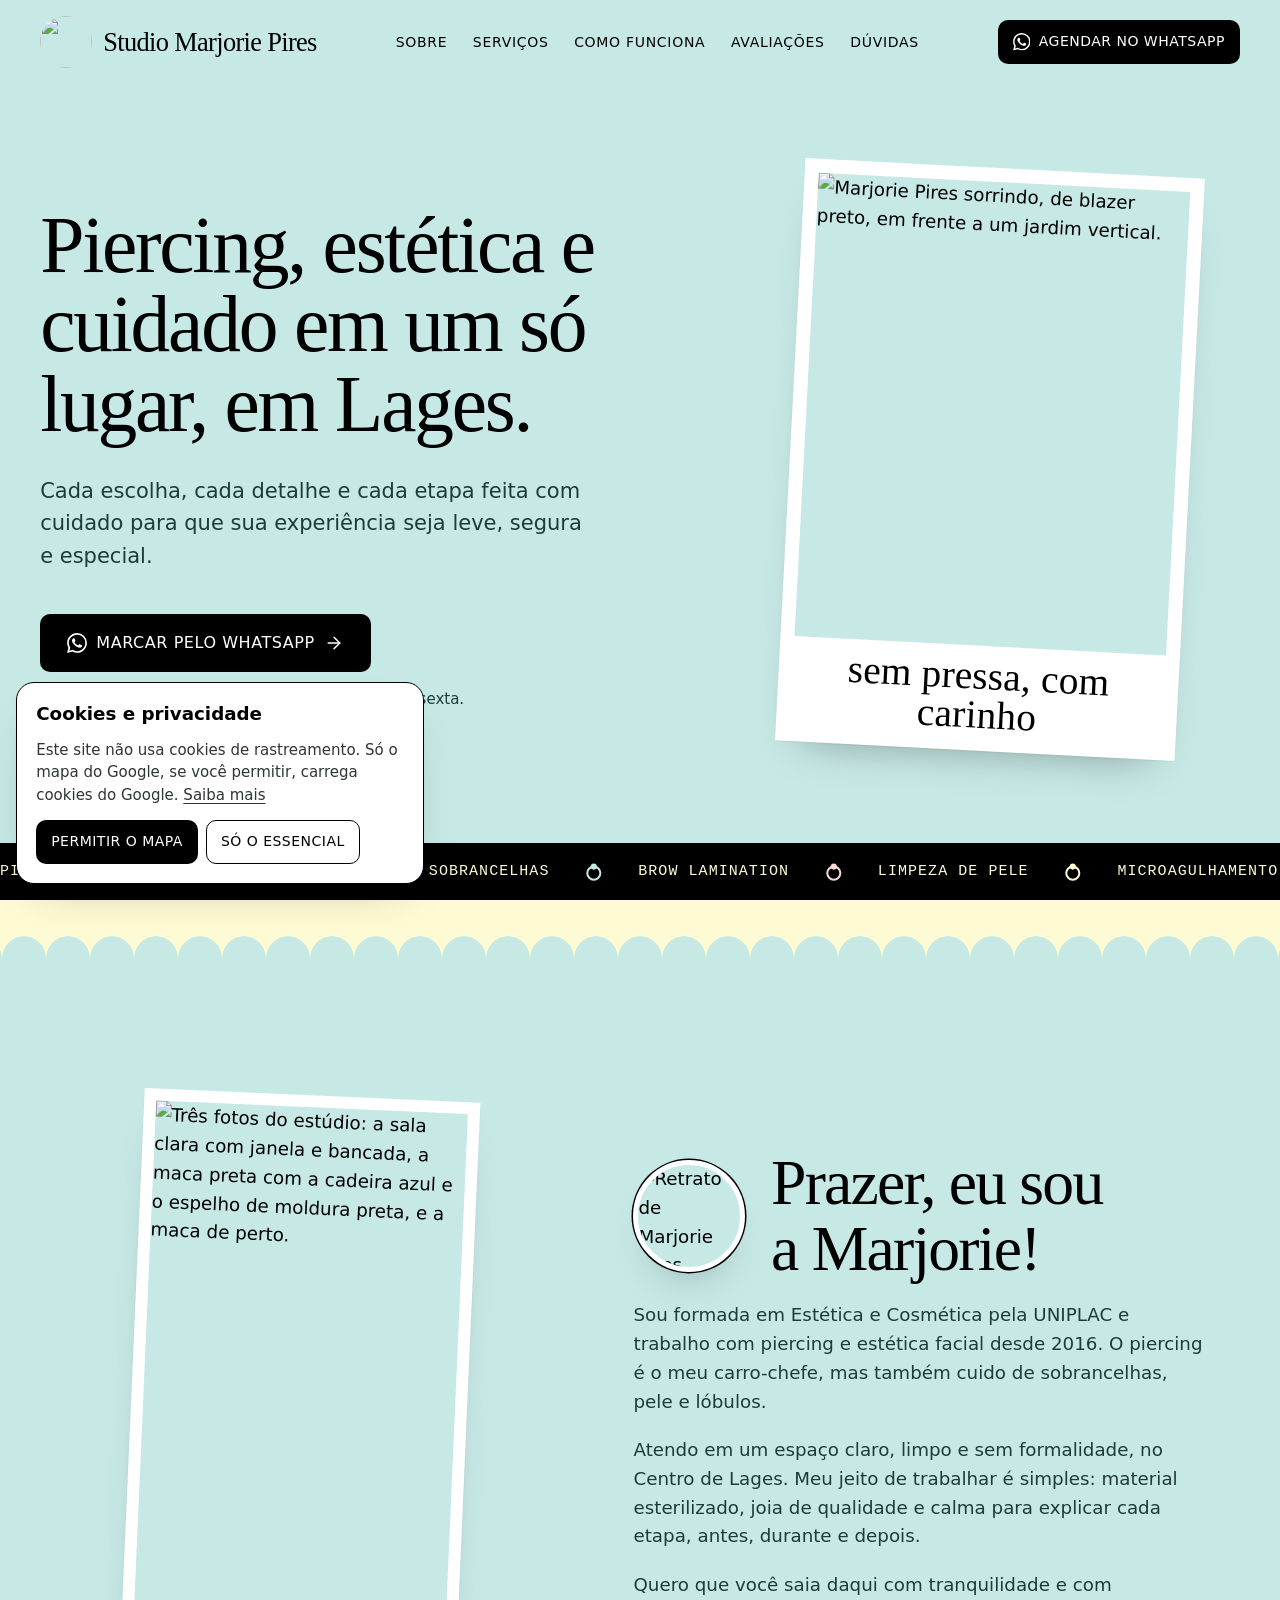
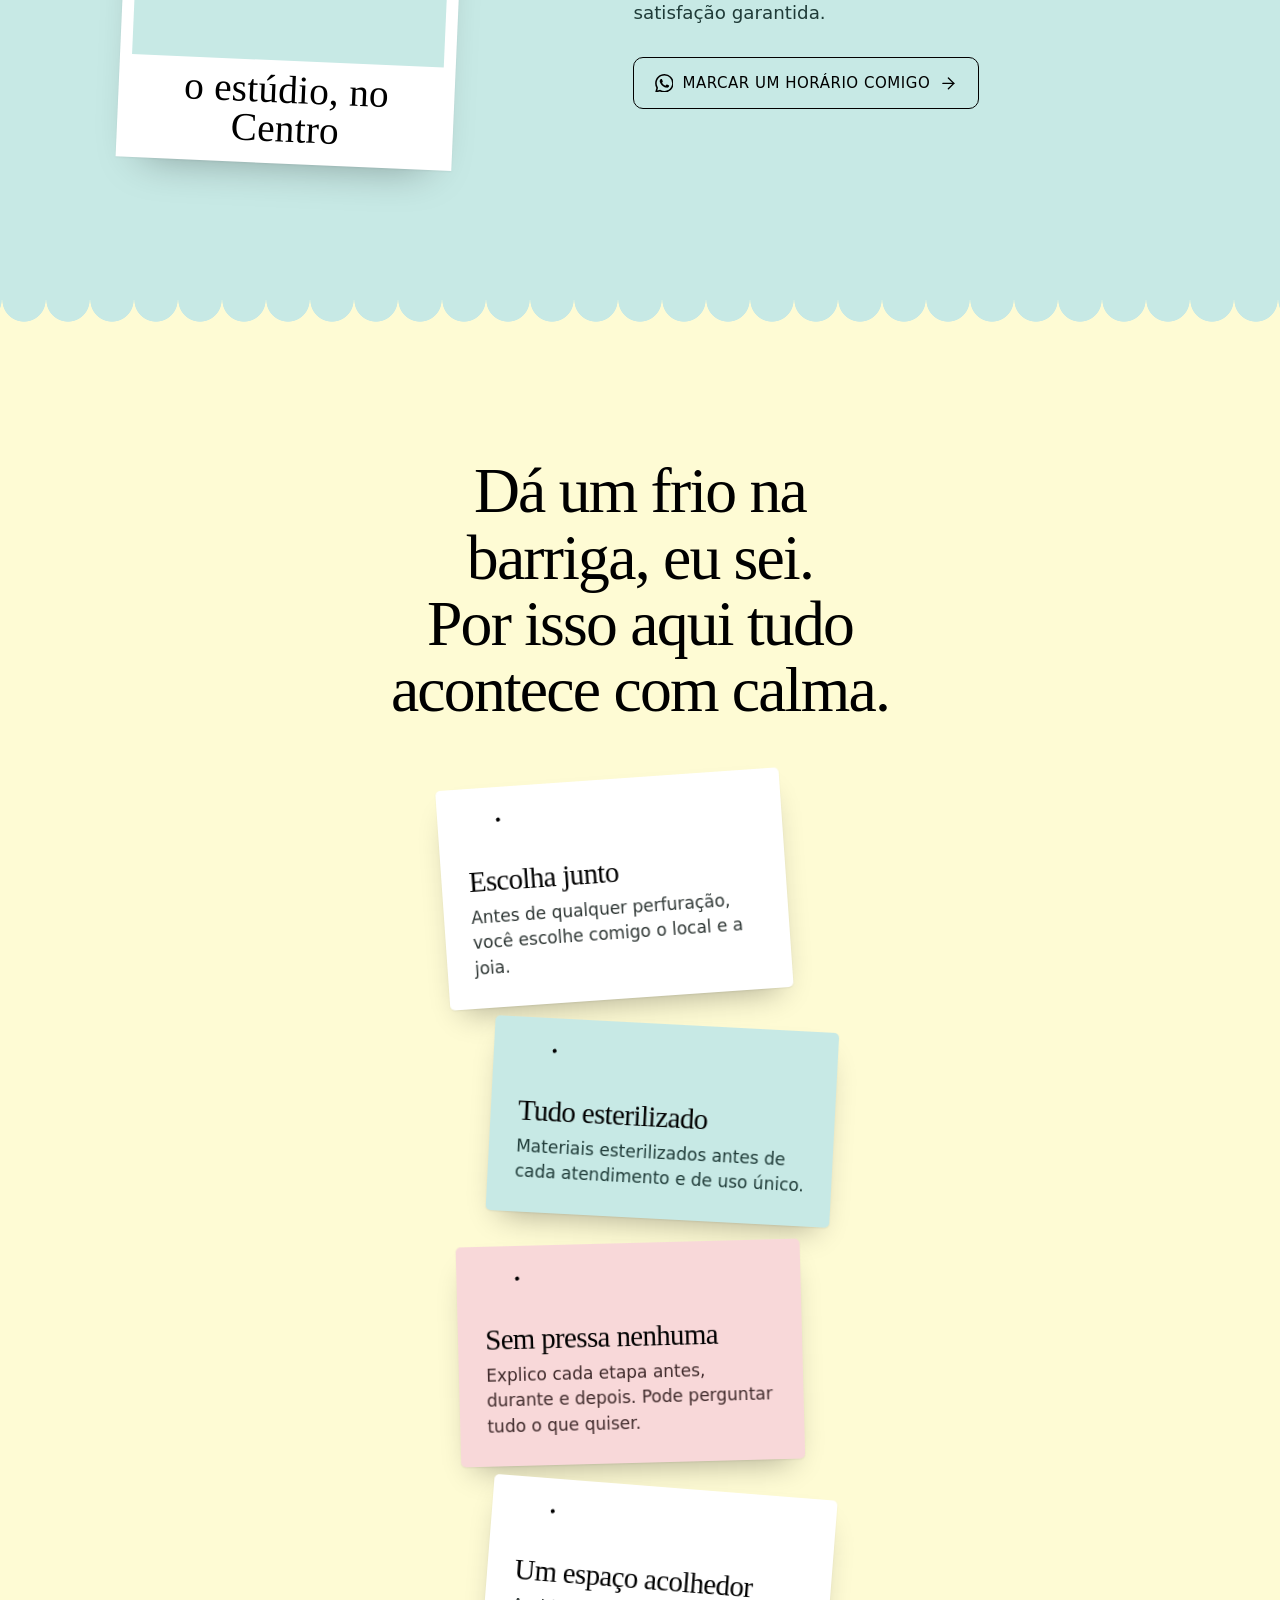
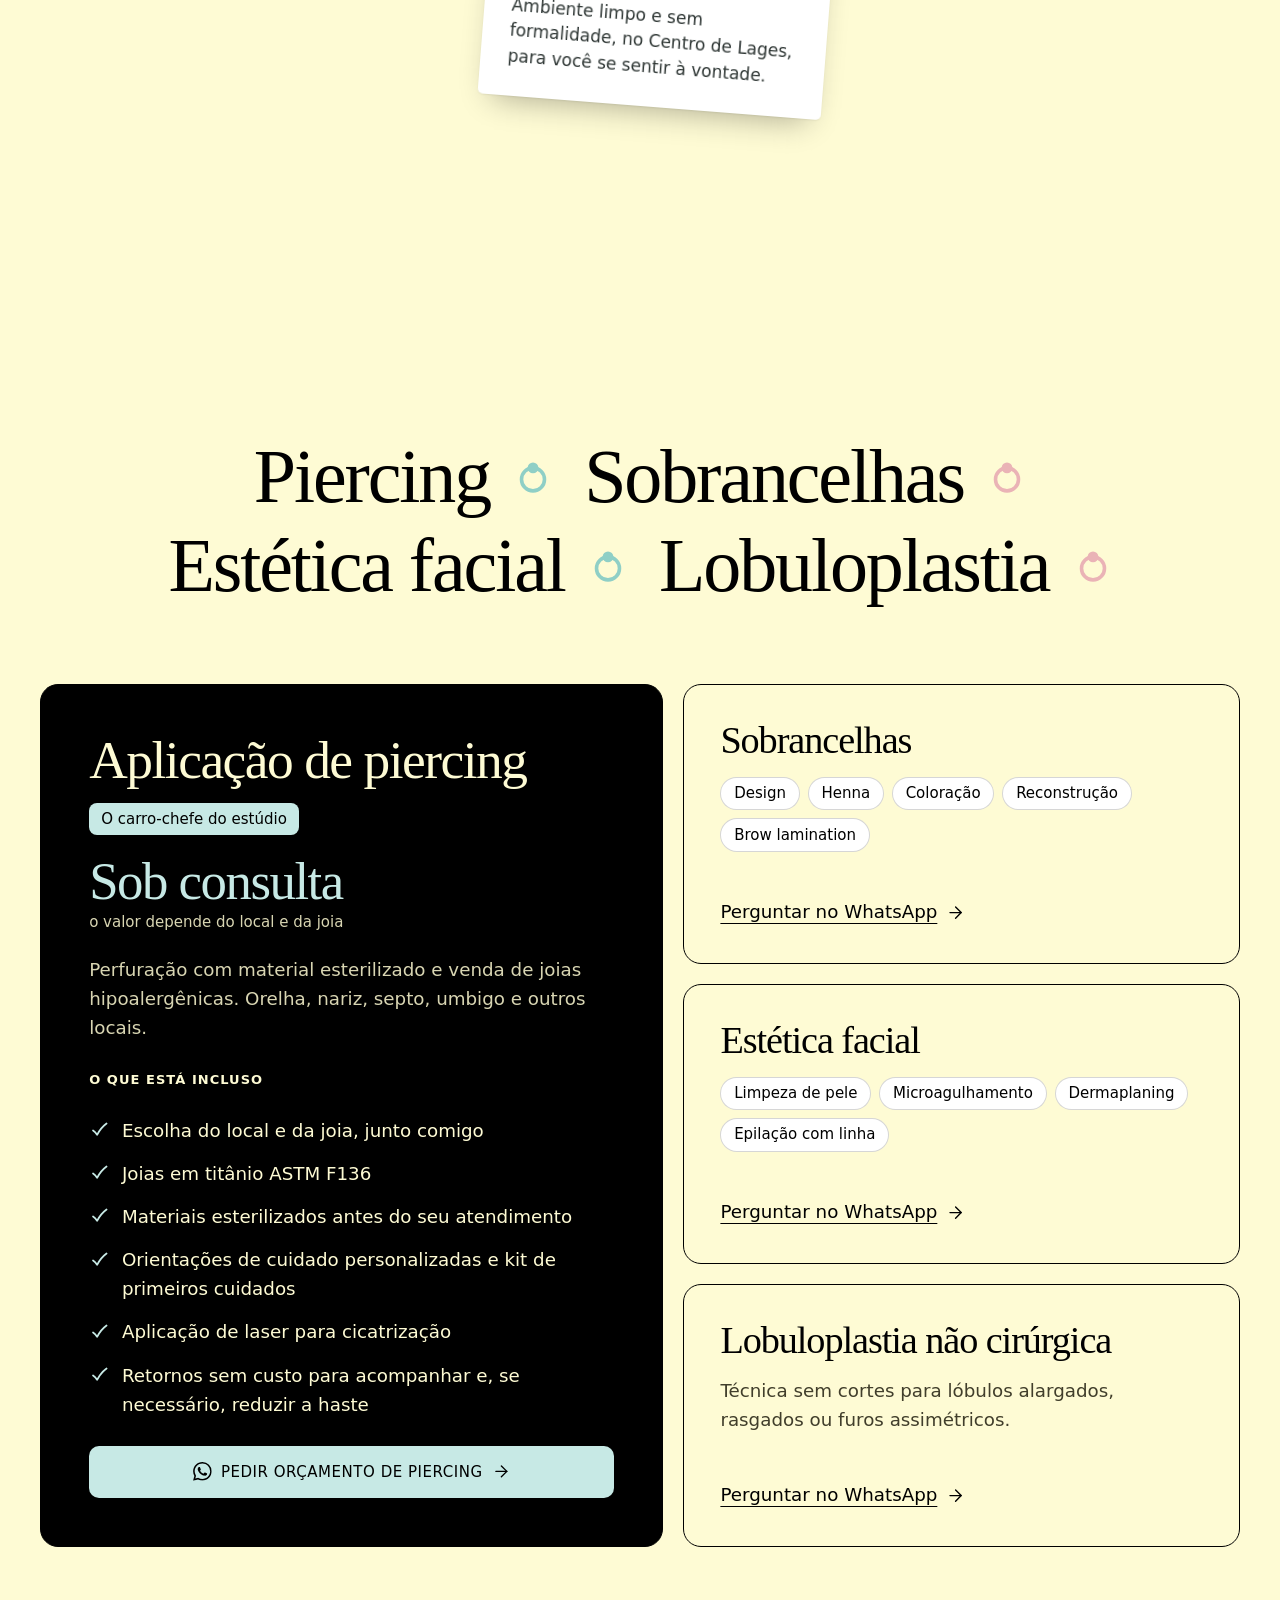
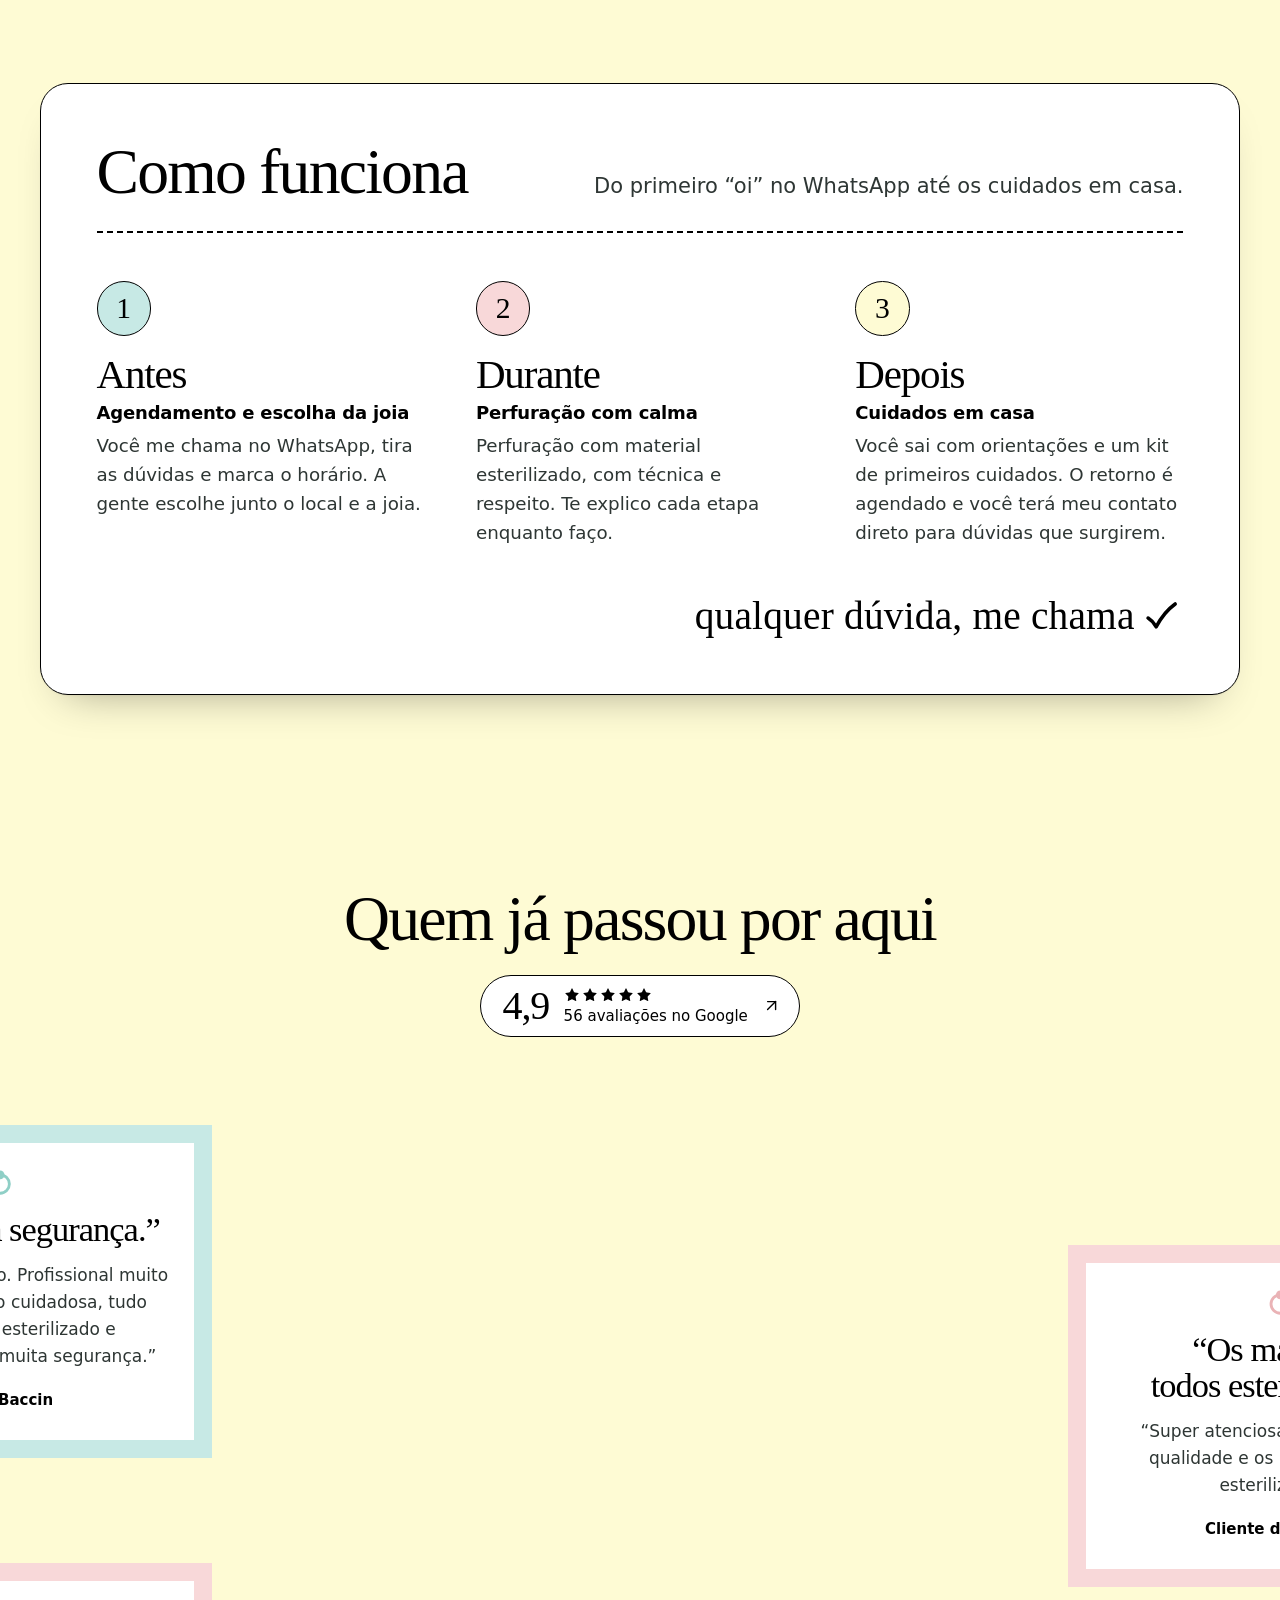
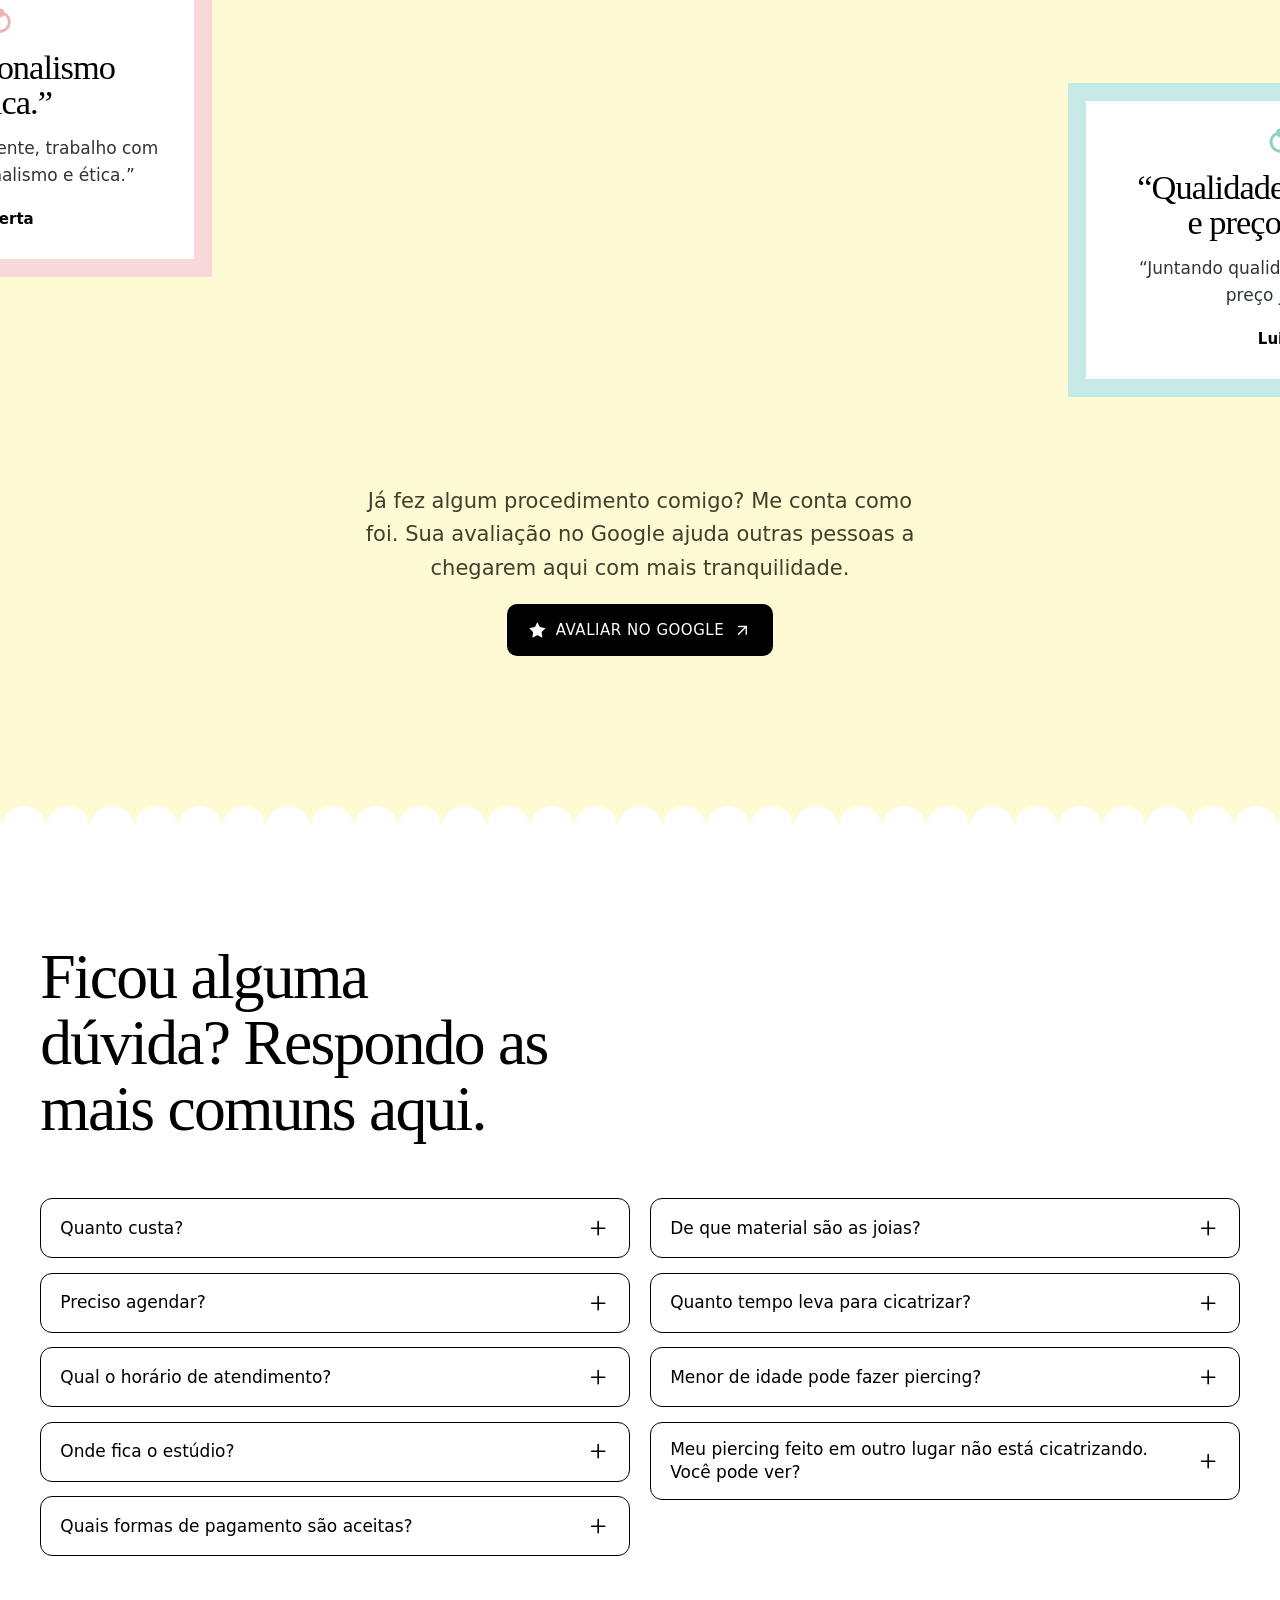
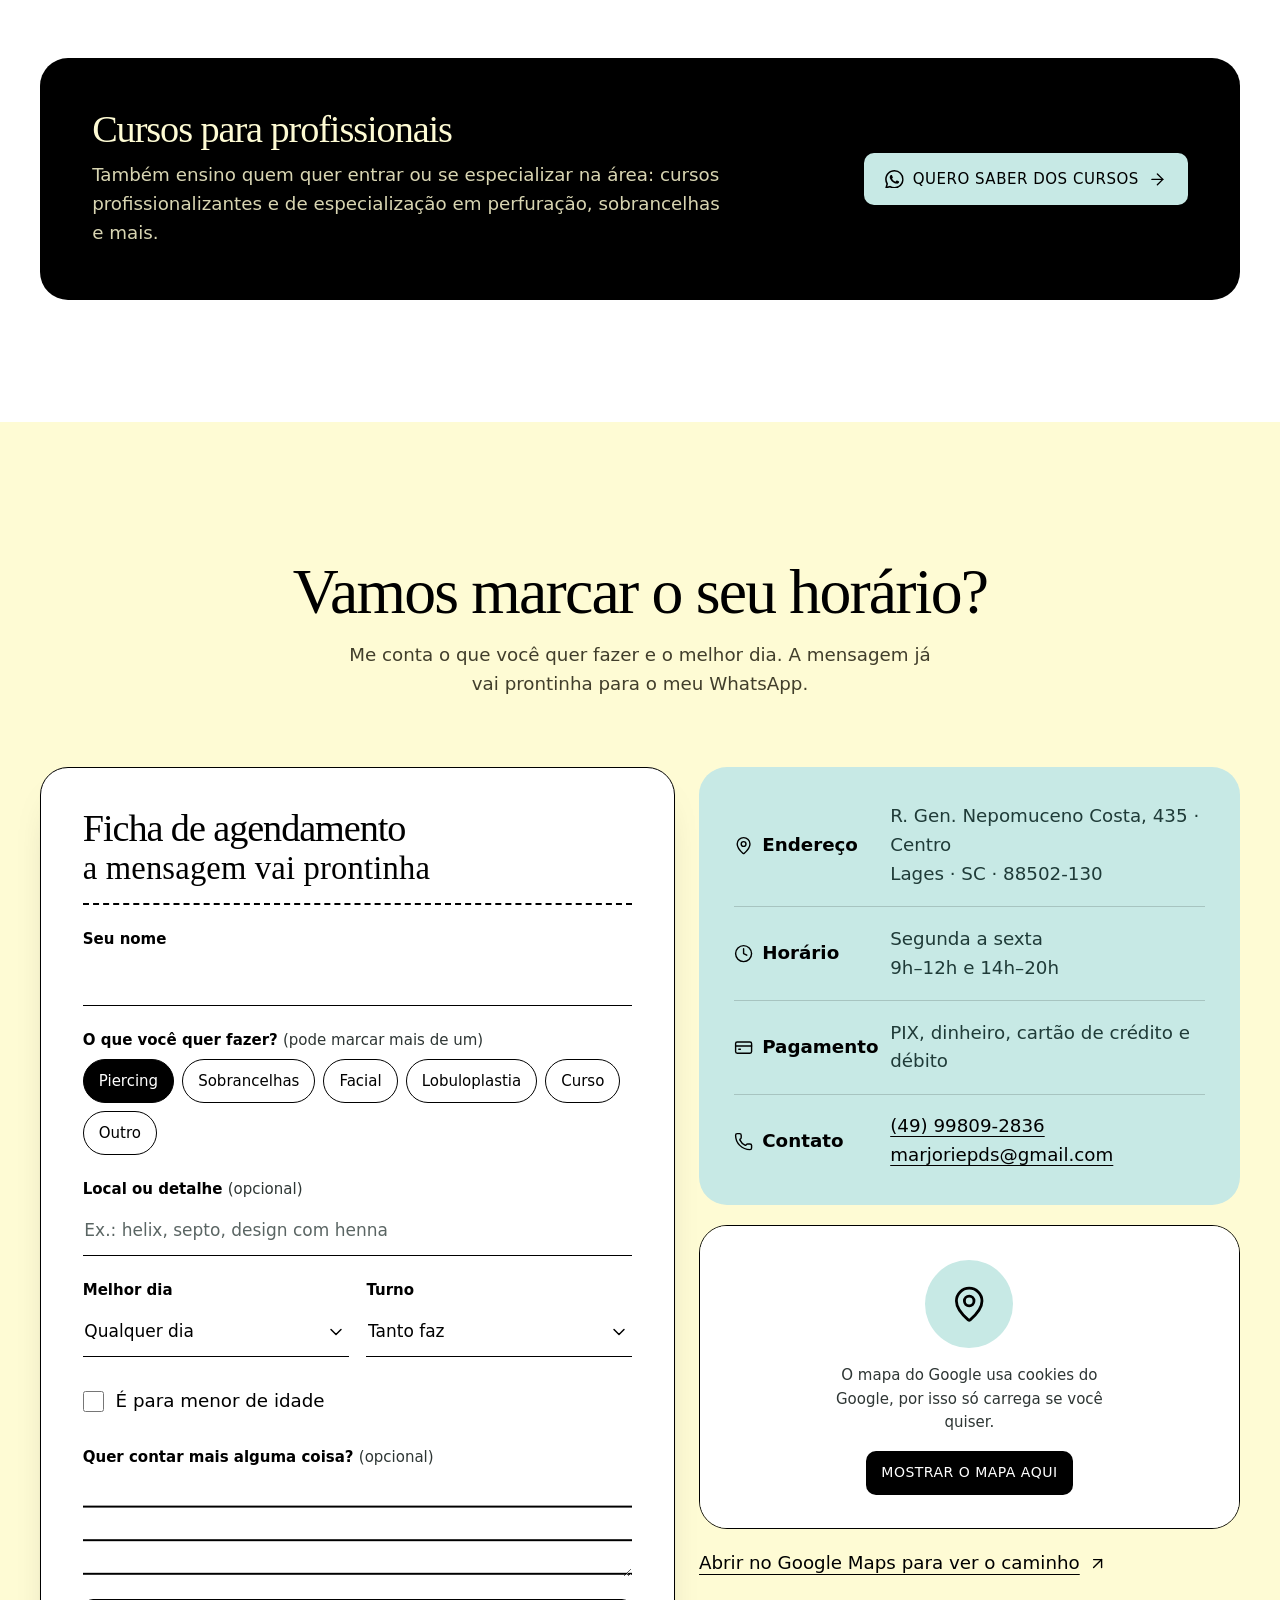
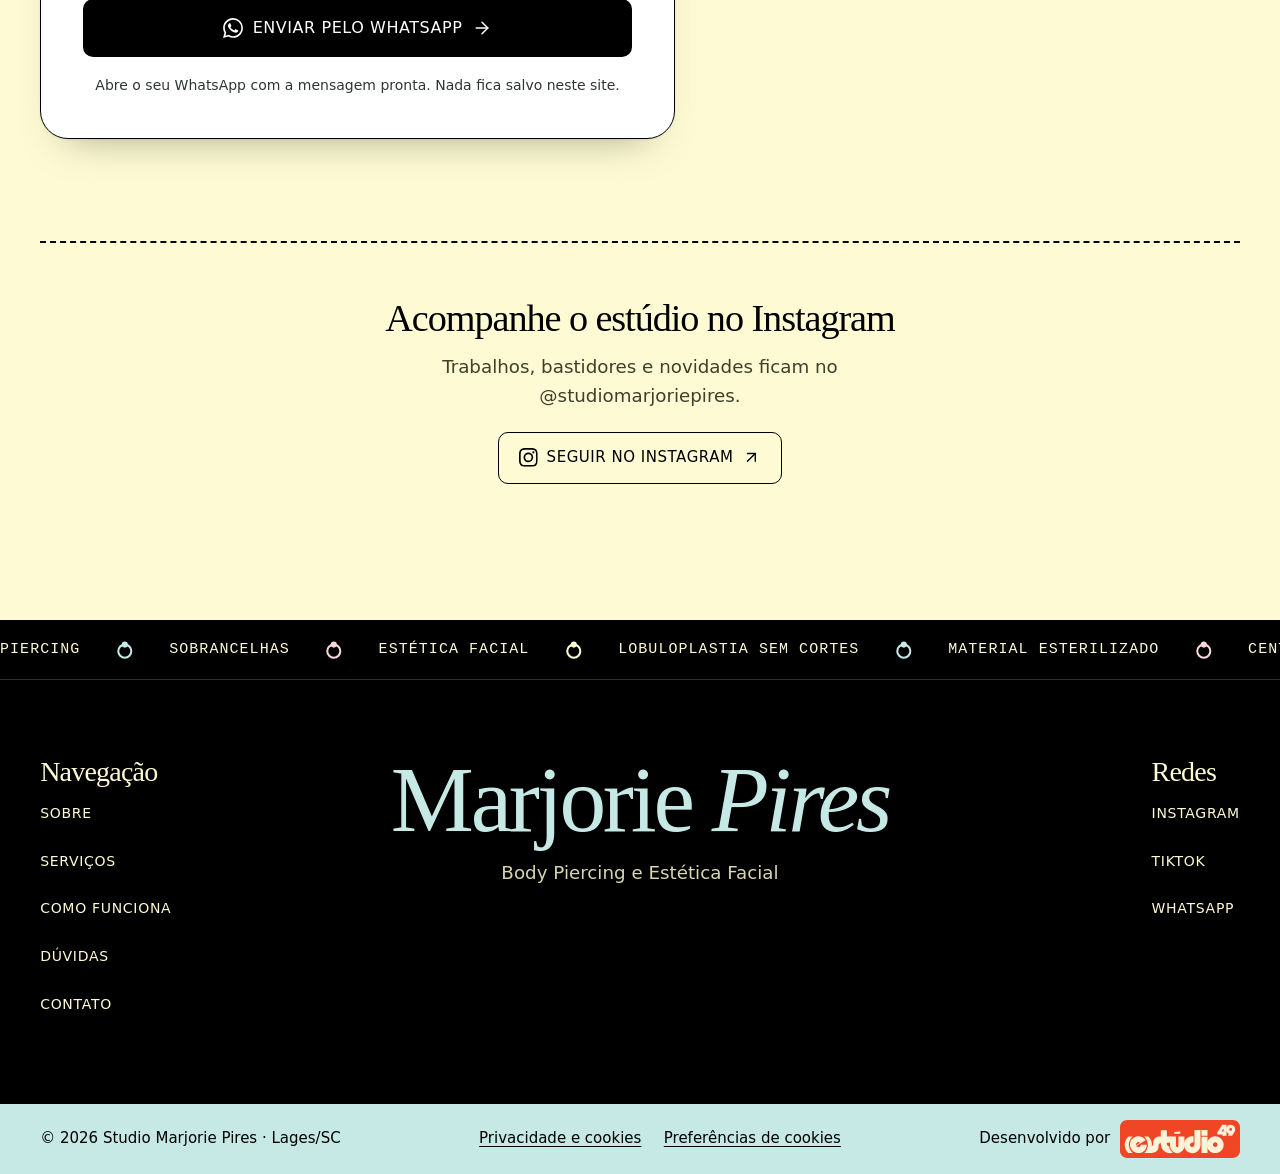
==== commit 2cc09f79: "Assinatura (e)studio49 no rodapé Co-Authored-By: Claude Sonnet 5.5 <noreply@anthropic.com> Claude-Se" ====
--- a/index.html
+++ b/index.html
@@ -670,6 +670,7 @@
       <div class="container footer__bottom-inner">
         <p>© <span data-year>2026</span> Studio Marjorie Pires · Lages/SC</p>
         <p class="footer__legal"><a href="privacidade.html">Privacidade e cookies</a><button class="linklike" type="button" data-consent-open>Preferências de cookies</button></p>
+        <p class="assinatura-e49">Desenvolvido por <img src="assets/img/e49-assinatura-brasa.svg" width="120" height="38" alt="(e)studio49"></p>
       </div>
     </div>
   </footer>
--- a/assets/css/styles.css
+++ b/assets/css/styles.css
@@ -0,0 +1,1372 @@
+/* Studio Marjorie Pires
+   Fontes auto-hospedadas (LGPD: nenhuma requisição a servidores de fontes de terceiros). */
+
+@font-face {
+  font-family: "Libre Caslon Condensed";
+  src: url("../fonts/libre-caslon-condensed-latin-400-normal.woff2") format("woff2");
+  font-weight: 400; font-style: normal; font-display: swap;
+}
+@font-face {
+  font-family: "Libre Caslon Condensed";
+  src: url("../fonts/libre-caslon-condensed-latin-500-normal.woff2") format("woff2");
+  font-weight: 500; font-style: normal; font-display: swap;
+}
+@font-face {
+  font-family: "Libre Caslon Condensed";
+  src: url("../fonts/libre-caslon-condensed-latin-400-italic.woff2") format("woff2");
+  font-weight: 400; font-style: italic; font-display: swap;
+}
+@font-face {
+  font-family: "Libre Caslon Condensed";
+  src: url("../fonts/libre-caslon-condensed-latin-500-italic.woff2") format("woff2");
+  font-weight: 500; font-style: italic; font-display: swap;
+}
+@font-face {
+  font-family: "Geist";
+  src: url("../fonts/geist-latin-wght-normal.woff2") format("woff2-variations"),
+       url("../fonts/geist-latin-wght-normal.woff2") format("woff2");
+  font-weight: 100 900; font-style: normal; font-display: swap;
+}
+@font-face {
+  font-family: "Geist Mono";
+  src: url("../fonts/geist-mono-latin-wght-normal.woff2") format("woff2-variations"),
+       url("../fonts/geist-mono-latin-wght-normal.woff2") format("woff2");
+  font-weight: 100 900; font-style: normal; font-display: swap;
+}
+@font-face {
+  font-family: "Ephesis";
+  src: url("../fonts/ephesis-latin.woff2") format("woff2");
+  font-weight: 400; font-style: normal; font-display: swap;
+  unicode-range: U+0000-00FF, U+0131, U+0152-0153, U+02BB-02BC, U+02C6, U+02DA, U+02DC, U+0304, U+0308, U+0329, U+2000-206F, U+20AC, U+2122, U+2191, U+2193, U+2212, U+2215, U+FEFF, U+FFFD;
+}
+@font-face {
+  font-family: "Ephesis";
+  src: url("../fonts/ephesis-latin-ext.woff2") format("woff2");
+  font-weight: 400; font-style: normal; font-display: swap;
+  unicode-range: U+0100-02BA, U+02BD-02C5, U+02C7-02CC, U+02CE-02D7, U+02DD-02FF, U+0304, U+0308, U+0329, U+1D00-1DBF, U+1E00-1E9F, U+1EF2-1EFF, U+2020, U+20A0-20AB, U+20AD-20C0, U+2113, U+2C60-2C7F, U+A720-A7FF;
+}
+
+:root {
+  /* Cores da marca (briefing) */
+  --mint: #c7e9e5;
+  --butter: #fefbd4;
+  --ink: #000;
+  --white: #fff;
+  /* Único tom de apoio: blush na mesma luminosidade e croma do menta (OKLCH 0.908 0.036 15) */
+  --blush: #f8d8d9;
+  /* Texto secundário tingido pela superfície, nunca cinza */
+  --ink-mint: #1f3b38;
+  --ink-butter: #413e2b;
+  --ink-white: #2e3634;
+  --ink-dark: #d8d5b2;
+  --error: #a4262c;
+
+  --font-display: "Libre Caslon Condensed", "Iowan Old Style", Georgia, serif;
+  --font-sans: "Geist", ui-sans-serif, system-ui, -apple-system, "Segoe UI", sans-serif;
+  --font-mono: "Geist Mono", ui-monospace, "SF Mono", Menlo, Consolas, monospace;
+  --font-hand: "Ephesis", "Snell Roundhand", cursive;
+
+  --fs-hero: clamp(2.9rem, 1.45rem + 4.4vw, 5.2rem);
+  --fs-h2: clamp(2.35rem, 1.5rem + 3.1vw, 4.1rem);
+  --fs-h3: clamp(1.75rem, 1.35rem + 1.3vw, 2.5rem);
+  --fs-lead: clamp(1.125rem, 1.03rem + 0.38vw, 1.3125rem);
+  --fs-body: clamp(1.0625rem, 1.03rem + 0.14vw, 1.15rem);
+  --fs-small: 0.9375rem;
+  --fs-mono: 0.8125rem;
+
+  --gutter: clamp(1.25rem, 0.75rem + 2.2vw, 2.75rem);
+  --maxw: 77rem;
+  --section: clamp(5rem, 3.4rem + 6.4vw, 9.75rem);
+
+  --radius-xs: 8px;
+  --radius-sm: 12px;
+  --radius: 18px;
+  --radius-lg: 28px;
+  --pill: 999px;
+  --line: 1.5px;
+
+  --shadow-note: 0 1px 2px rgb(0 0 0 / 0.07), 0 16px 30px -14px rgb(0 0 0 / 0.32);
+  --shadow-card: 0 1px 2px rgb(0 0 0 / 0.05), 0 22px 44px -26px rgb(0 0 0 / 0.38);
+  --ease-out: cubic-bezier(0.16, 1, 0.3, 1);
+
+  --header-h: 84px;
+  interpolate-size: allow-keywords;
+}
+
+/* ---------- Base ---------- */
+
+*, *::before, *::after { box-sizing: border-box; }
+
+html {
+  -webkit-text-size-adjust: 100%;
+  text-size-adjust: 100%;
+  scroll-behavior: smooth;
+  scroll-padding-top: calc(var(--header-h) + 16px);
+  scrollbar-color: var(--ink) var(--butter);
+  hanging-punctuation: first;
+}
+
+body {
+  margin: 0;
+  background: var(--butter);
+  color: var(--ink);
+  font-family: var(--font-sans);
+  font-size: var(--fs-body);
+  line-height: 1.58;
+  font-weight: 400;
+  font-synthesis-weight: none;
+  -webkit-font-smoothing: antialiased;
+  -moz-osx-font-smoothing: grayscale;
+  text-rendering: optimizeLegibility;
+  caret-color: var(--ink);
+  accent-color: var(--ink);
+}
+
+body.menu-open { overflow: hidden; }
+
+::selection { background: var(--ink); color: var(--butter); }
+.surface-ink ::selection { background: var(--mint); color: var(--ink); }
+
+h1, h2, h3, h4, p, ul, ol, dl, dd, figure, blockquote { margin: 0; }
+:where(ul[role="list"], ol[role="list"]) { list-style: none; padding: 0; }
+
+img, svg, video, iframe { display: block; max-width: 100%; }
+img { height: auto; }
+
+a { color: inherit; text-decoration-thickness: 1px; text-underline-offset: 0.22em; }
+a:hover { text-decoration-thickness: 2px; }
+
+button, input, select, textarea { font: inherit; color: inherit; }
+
+:focus-visible { outline: 2px solid var(--ink); outline-offset: 3px; border-radius: 6px; }
+.surface-ink :focus-visible { outline-color: var(--mint); }
+
+.num { font-variant-numeric: tabular-nums lining-nums; }
+
+.visually-hidden {
+  position: absolute !important;
+  width: 1px; height: 1px;
+  padding: 0; margin: -1px;
+  overflow: hidden; clip: rect(0 0 0 0);
+  white-space: nowrap; border: 0;
+}
+
+.sprite { position: absolute; width: 0; height: 0; overflow: hidden; }
+
+.i { width: 1.25em; height: 1.25em; flex: none; }
+
+.skip-link {
+  position: fixed; left: 1rem; top: -4rem; z-index: 100;
+  padding: 0.75rem 1rem; border-radius: var(--radius-xs);
+  background: var(--ink); color: var(--white); text-decoration: none;
+  transition: top 0.2s;
+}
+.skip-link:focus { top: 1rem; }
+
+.container {
+  width: min(100% - 2 * var(--gutter), var(--maxw));
+  margin-inline: auto;
+}
+
+.display {
+  font-family: var(--font-display);
+  font-weight: 500;
+  letter-spacing: -0.028em;
+  line-height: 1.04;
+  text-wrap: balance;
+  font-kerning: normal;
+}
+.display i { font-style: italic; }
+
+.hand {
+  font-family: var(--font-hand);
+  font-weight: 400;
+  letter-spacing: 0.005em;
+  line-height: 1;
+}
+
+/* ---------- Superfícies ---------- */
+
+.surface-mint { background: var(--mint); color: var(--ink); --muted: var(--ink-mint); }
+.surface-butter { background: var(--butter); color: var(--ink); --muted: var(--ink-butter); }
+.surface-white { background: var(--white); color: var(--ink); --muted: var(--ink-white); }
+.surface-ink { background: var(--ink); color: var(--butter); --muted: var(--ink-dark); }
+
+/* Borda ondulada da referência (fileira de círculos) */
+.scallop-top,
+.faq,
+.about {
+  --r: 22px;
+}
+
+/* ---------- Botões e links ---------- */
+
+.btn {
+  display: inline-flex;
+  align-items: center;
+  justify-content: center;
+  gap: 0.6em;
+  min-height: 52px;
+  padding: 0.8em 1.35em;
+  border: var(--line) solid transparent;
+  border-radius: 10px;
+  font-family: var(--font-sans);
+  font-size: 0.9375rem;
+  font-weight: 500;
+  line-height: 1.1;
+  letter-spacing: 0.035em;
+  text-transform: uppercase;
+  text-decoration: none;
+  cursor: pointer;
+  transition: background-color 0.25s, color 0.25s, border-color 0.25s, box-shadow 0.35s var(--ease-out), translate 0.35s var(--ease-out);
+}
+.btn .i { width: 1.25em; height: 1.25em; }
+.btn .i--arrow { transition: translate 0.4s var(--ease-out); }
+.btn:hover .i--arrow { translate: 4px 0; }
+.btn:active { translate: 0 1px; }
+
+.btn--ink { background: var(--ink); color: var(--white); }
+.btn--ink:hover { background: #262626; box-shadow: 0 10px 22px -12px rgb(0 0 0 / 0.55); }
+.surface-ink .btn--ink { background: var(--butter); color: var(--ink); }
+
+.btn--mint { background: var(--mint); color: var(--ink); }
+.btn--mint:hover { background: #d9f1ee; }
+
+.btn--outline { border-color: currentColor; background: transparent; }
+.btn--outline:hover { background: var(--ink); border-color: var(--ink); color: var(--white); }
+
+.btn--sm { min-height: 44px; padding: 0.6em 1em; font-size: 0.875rem; }
+.btn--lg { min-height: 58px; padding: 0.95em 1.6em; font-size: 1rem; }
+.btn--block { width: 100%; }
+/* Celular: a seta decorativa sai e a folga diminui, para o texto do botão caber numa linha */
+@media (max-width: 480px) {
+  .btn { gap: 0.55em; padding-inline: 1em; letter-spacing: 0.025em; }
+  .btn .i--arrow { display: none; }
+}
+
+.link-arrow {
+  display: inline-flex;
+  align-items: center;
+  gap: 0.45em;
+  /* área de toque maior para o dedo, sem mudar o espaço que o link ocupa */
+  padding-block: 0.6rem;
+  margin-block: -0.6rem;
+  font-weight: 500;
+  text-decoration: underline;
+  text-decoration-thickness: 1px;
+  text-underline-offset: 0.28em;
+}
+.link-arrow .i { width: 1.05em; height: 1.05em; transition: translate 0.35s var(--ease-out); }
+.link-arrow:hover .i { translate: 3px 0; }
+
+.linklike {
+  padding: 0; border: 0; background: none;
+  text-decoration: underline; text-underline-offset: 0.22em;
+  cursor: pointer;
+}
+
+.chip {
+  display: inline-flex;
+  align-items: center;
+  gap: 0.4em;
+  width: fit-content;
+  padding: 0.45em 0.8em;
+  border-radius: var(--radius-xs);
+  font-size: var(--fs-small);
+  font-weight: 500;
+  line-height: 1.2;
+}
+.chip--mint { background: var(--mint); color: var(--ink); }
+
+/* Argola com bolinha (a joia no lugar das flores da referência) */
+.ring { width: 1.3em; height: 1.3em; }
+.ring--mint { color: var(--mint); }
+.ring--blush { color: var(--blush); }
+.ring--butter { color: var(--butter); }
+.ring--ink { color: var(--ink); }
+
+/* ---------- Cabeçalho ---------- */
+
+.site-header {
+  position: fixed;
+  inset: 0 0 auto;
+  z-index: 50;
+  transition: background-color 0.35s, box-shadow 0.35s;
+}
+.site-header.is-scrolled {
+  background: var(--butter);
+  box-shadow: 0 1px 0 rgb(0 0 0 / 0.1);
+}
+
+/* A barra fica por cima do menu aberto: o X de fechar precisa continuar visível e tocável */
+.nav {
+  position: relative;
+  z-index: 46;
+  display: flex;
+  align-items: center;
+  justify-content: space-between;
+  gap: 1.5rem;
+  min-height: var(--header-h);
+}
+
+.brand {
+  display: inline-flex;
+  align-items: center;
+  gap: 0.7rem;
+  text-decoration: none;
+  flex: none;
+}
+.brand__seal { width: 52px; height: 52px; border-radius: 50%; }
+.brand__name {
+  font-family: var(--font-display);
+  font-size: 1.65rem;
+  font-weight: 500;
+  letter-spacing: -0.025em;
+  line-height: 1;
+  white-space: nowrap;
+}
+
+.nav__links { display: flex; gap: clamp(1rem, 2vw, 2rem); }
+.nav__links a {
+  display: inline-block;
+  padding-block: 0.55rem;
+  font-size: 0.875rem;
+  font-weight: 500;
+  letter-spacing: 0.05em;
+  text-transform: uppercase;
+  text-decoration: none;
+  white-space: nowrap;
+  background: linear-gradient(currentColor, currentColor) 0 88% / 0 1.5px no-repeat;
+  transition: background-size 0.4s var(--ease-out);
+}
+.nav__links a:hover { background-size: 100% 1.5px; }
+
+.nav__toggle {
+  display: none;
+  place-items: center;
+  width: 52px; height: 52px;
+  border: 0; border-radius: 12px;
+  background: var(--mint);
+  cursor: pointer;
+}
+.nav__toggle .i { width: 26px; height: 26px; }
+.nav__toggle .i--close { display: none; }
+.nav__toggle[aria-expanded="true"] .i--open { display: none; }
+.nav__toggle[aria-expanded="true"] .i--close { display: block; }
+
+.menu {
+  position: fixed;
+  inset: 0;
+  z-index: 45;
+  display: flex;
+  flex-direction: column;
+  gap: 2rem;
+  padding: calc(var(--header-h) + 2.25rem) var(--gutter) 2rem;
+  overflow-y: auto;
+  background: var(--mint);
+  --muted: var(--ink-mint);
+}
+.menu[hidden] { display: none; }
+.menu__links a {
+  display: block;
+  padding-block: 0.25rem;
+  font-family: var(--font-display);
+  font-size: clamp(2.1rem, 8vw, 3rem);
+  font-weight: 500;
+  letter-spacing: -0.02em;
+  line-height: 1.15;
+  text-decoration: none;
+}
+.menu__cta { width: 100%; }
+.menu__meta { color: var(--muted); font-size: var(--fs-small); }
+
+/* Cinco links + marca + botão cabem numa linha a partir de ~1160px; abaixo disso fica o botão do WhatsApp */
+@media (max-width: 1160px) {
+  .nav__links { display: none; }
+}
+
+@media (max-width: 760px) {
+  :root { --header-h: 76px; }
+  .site-header { padding: 10px 10px 0; }
+  .site-header.is-scrolled { background: transparent; box-shadow: none; }
+  .nav {
+    width: 100%;
+    min-height: 66px;
+    padding: 7px 7px 7px 10px;
+    border-radius: 16px;
+    background: var(--white);
+    box-shadow: 0 10px 26px -16px rgb(0 0 0 / 0.45);
+  }
+  .brand__seal { width: 44px; height: 44px; }
+  .brand__name { font-size: 1.36rem; }
+  .nav__cta { display: none; }
+  .nav__toggle { display: grid; }
+}
+
+@media (max-width: 360px) {
+  .brand__name { font-size: 1.18rem; }
+  .brand__seal { width: 38px; height: 38px; }
+}
+
+/* ---------- Abertura ---------- */
+
+.hero {
+  position: relative;
+  overflow-x: clip;
+  display: flex;
+  flex-direction: column;
+  min-height: 100svh;
+  padding-top: calc(var(--header-h) + clamp(2rem, 6vh, 5.5rem));
+}
+
+.hero__inner {
+  position: relative;
+  flex: 1;
+  display: grid;
+  grid-template-columns: minmax(0, 1.12fr) minmax(0, 0.88fr);
+  align-items: center;
+  gap: clamp(2.5rem, 5vw, 5rem);
+  padding-bottom: clamp(3rem, 7vh, 5.5rem);
+}
+
+.hero__text { display: grid; justify-items: start; }
+
+.hero__title {
+  max-width: 14ch;
+  font-size: var(--fs-hero);
+  line-height: 1;
+}
+
+.hero__lead {
+  max-width: 44ch;
+  margin-top: clamp(1.25rem, 2.5vw, 1.9rem);
+  color: var(--muted);
+  font-size: var(--fs-lead);
+  line-height: 1.55;
+  text-wrap: pretty;
+}
+
+.hero__actions {
+  display: grid;
+  justify-items: start;
+  gap: 1rem;
+  margin-top: clamp(1.9rem, 3.5vw, 2.6rem);
+}
+
+.hero__note {
+  color: var(--muted);
+  font-size: var(--fs-small);
+}
+
+/* A foto dela como polaroide; a largura respeita a altura da tela para o letreiro caber na primeira dobra */
+.hero__media {
+  position: relative;
+  justify-self: center;
+  width: clamp(15rem, calc((100svh - 286px) * 0.8), 25rem);
+  max-width: 100%;
+}
+.snapshot {
+  padding: 0.9rem 0.9rem 0;
+  background: var(--white);
+  box-shadow: var(--shadow-card);
+  rotate: 3deg;
+}
+.snapshot__photo { aspect-ratio: 4 / 5; overflow: hidden; background: var(--mint); }
+.snapshot__photo img { width: 100%; height: 100%; object-fit: cover; object-position: 50% 26%; }
+.snapshot__caption {
+  padding: 0.65rem 0.4rem 0.95rem;
+  font-size: clamp(1.9rem, 1.5rem + 1.2vw, 2.5rem);
+  text-align: center;
+}
+
+@media (max-width: 760px) {
+  .hero { min-height: 0; padding-top: calc(var(--header-h) + 1.25rem); }
+  .hero__inner {
+    grid-template-columns: minmax(0, 1fr);
+    justify-items: center;
+    gap: 1.75rem;
+    padding-bottom: 2.5rem;
+  }
+  /* a foto encolhe em telas baixas para o botão caber antes da dobra; a legenda acompanha */
+  .hero { --hero-w: clamp(8.5rem, calc((100svh - 470px) * 0.72), min(50vw, 13.5rem)); }
+  .hero__media { order: -1; width: var(--hero-w); }
+  .snapshot { padding: 0.55rem 0.55rem 0; rotate: -3deg; }
+  .snapshot__caption { padding: 0.4rem 0.2rem 0.6rem; font-size: min(1.45rem, calc(var(--hero-w) * 0.112)); white-space: nowrap; }
+  .hero__text { justify-items: center; text-align: center; }
+  .hero__actions { justify-items: center; }
+}
+
+/* Letreiro corrido */
+.marquee { --gap: 2.1rem; overflow: hidden; }
+.marquee__track {
+  display: flex;
+  width: max-content;
+  animation: marquee 52s linear infinite;
+}
+.marquee__list {
+  display: flex;
+  flex: none;
+  align-items: center;
+  gap: var(--gap);
+  padding-inline-end: var(--gap);
+  white-space: nowrap;
+}
+.marquee:hover .marquee__track,
+.marquee.is-paused .marquee__track { animation-play-state: paused; }
+@keyframes marquee { to { transform: translateX(-50%); } }
+
+.marquee--band,
+.marquee--footer {
+  font-family: var(--font-mono);
+  font-size: 0.9375rem;
+  font-weight: 500;
+  letter-spacing: 0.07em;
+  text-transform: uppercase;
+}
+.marquee--band {
+  padding-block: 1.05rem;
+  background: var(--ink);
+  color: var(--butter);
+}
+.marquee--band .ring,
+.marquee--footer .ring { width: 1.35rem; height: 1.35rem; }
+
+/* ---------- Diferenciais: notas que se empilham ---------- */
+
+.why {
+  overflow-x: clip;
+  padding-block: var(--section) calc(var(--section) * 0.7);
+  --note-top: calc(var(--header-h) + var(--why-title-h, 12rem) + 2.5rem);
+}
+
+.why__stage {
+  position: relative;
+  display: grid;
+  justify-items: center;
+}
+
+.why__title {
+  position: sticky;
+  top: calc(var(--header-h) + 1.25rem);
+  z-index: 1;
+  max-width: 16ch;
+  padding-bottom: 0.5rem;
+  font-size: var(--fs-h2);
+  text-align: center;
+}
+
+.notes {
+  display: grid;
+  justify-items: center;
+  gap: 1.5rem;
+  width: 100%;
+  margin-top: clamp(2rem, 4vw, 3rem);
+}
+/* Espaço dentro da lista para a pilha completa descansar antes de seguir a rolagem */
+.notes::after { content: ""; height: min(20vh, 10rem); }
+
+.note {
+  position: sticky;
+  top: var(--note-top);
+  z-index: 2;
+  display: flex;
+  flex-direction: column;
+  gap: 0.55rem;
+  width: min(100%, 21.5rem);
+  padding: 1.5rem 1.7rem 1.7rem;
+  border-radius: 5px;
+  box-shadow: var(--shadow-note);
+  rotate: var(--tilt, 0deg);
+  translate: var(--shift, 0) 0;
+  transition: box-shadow 0.5s var(--ease-out);
+}
+.note:nth-child(1) { --tilt: -4deg; --shift: -1.6rem; }
+.note:nth-child(2) { --tilt: 3deg; --shift: 1.4rem; }
+.note:nth-child(3) { --tilt: -1.5deg; --shift: -0.6rem; }
+.note:nth-child(4) { --tilt: 4.5deg; --shift: 1.1rem; }
+
+.note--white { background: var(--white); --muted: var(--ink-white); }
+.note--mint { background: var(--mint); --muted: var(--ink-mint); }
+.note--blush { background: var(--blush); --muted: #3f2a2b; }
+
+.note__check { width: 2.6rem; height: 2.6rem; margin-bottom: 0.2rem; overflow: visible; }
+.note__check path {
+  fill: none;
+  stroke: var(--ink);
+  stroke-width: 2.3;
+  stroke-linecap: round;
+  stroke-linejoin: round;
+  stroke-dasharray: 1;
+  stroke-dashoffset: 0;
+}
+.js .note__check path {
+  stroke-dashoffset: 1;
+  opacity: 0;
+  transition: stroke-dashoffset 0.75s var(--ease-out) 0.08s, opacity 0.1s linear 0.08s;
+}
+.js .note.is-stuck .note__check path { stroke-dashoffset: 0; opacity: 1; }
+.js .note.is-stuck { box-shadow: 0 1px 2px rgb(0 0 0 / 0.08), 0 22px 36px -16px rgb(0 0 0 / 0.36); }
+
+.note__title {
+  font-family: var(--font-display);
+  font-size: 1.8rem;
+  font-weight: 500;
+  letter-spacing: -0.02em;
+  line-height: 1.05;
+  text-wrap: balance;
+}
+.note p { color: var(--muted); font-size: 1.0625rem; line-height: 1.5; }
+
+
+@media (max-width: 560px) {
+  .note { width: calc(100% - 1.5rem); }
+  .note:nth-child(odd) { --shift: -0.4rem; }
+  .note:nth-child(even) { --shift: 0.4rem; }
+}
+@media (max-height: 620px), (max-width: 340px) {
+  .why__title, .note { position: static; }
+  .notes::after { display: none; }
+}
+
+/* ---------- Serviços ---------- */
+
+.services { padding-block: calc(var(--section) * 0.35) var(--section); }
+
+.service-words {
+  display: flex;
+  flex-wrap: wrap;
+  justify-content: center;
+  gap: 0.05em 0.42em;
+  max-width: 15.5em;
+  margin-inline: auto;
+  font-size: clamp(2.7rem, 1.55rem + 4vw, 5rem);
+  line-height: 1.12;
+  text-align: center;
+}
+.service-words li { display: inline-flex; align-items: center; gap: 0.32em; }
+.service-words a {
+  text-decoration: none;
+  background: linear-gradient(currentColor, currentColor) 0 94% / 0 2px no-repeat;
+  transition: background-size 0.5s var(--ease-out);
+}
+.service-words a:hover { background-size: 100% 2px; }
+.service-words .ring { width: 0.5em; height: 0.5em; }
+.service-words .ring--mint { color: #8fcfc6; }
+.service-words .ring--blush { color: #eab3b6; }
+
+.service-grid {
+  display: grid;
+  gap: 1.25rem;
+  margin-top: clamp(2.75rem, 6vw, 4.75rem);
+}
+
+.service {
+  display: flex;
+  flex-direction: column;
+  align-items: flex-start;
+  gap: 1rem;
+  padding: clamp(1.5rem, 1rem + 1.6vw, 2.25rem);
+  border: var(--line) solid var(--ink);
+  border-radius: var(--radius);
+}
+.service__title { font-size: var(--fs-h3); }
+.service__desc { color: var(--muted); max-width: 46ch; }
+.service .link-arrow { margin-top: auto; }
+
+.service--featured {
+  gap: 1.3rem;
+  padding: clamp(1.75rem, 1.1rem + 2.4vw, 3rem);
+  border-color: var(--ink);
+}
+.service--featured .service__title { font-size: clamp(2.2rem, 1.5rem + 2.3vw, 3.4rem); }
+.service__head { display: grid; gap: 0.9rem; }
+.service__price { display: grid; gap: 0.2rem; }
+.service__price .display { font-size: clamp(2.3rem, 1.7rem + 2vw, 3.3rem); color: var(--mint); line-height: 1; }
+.service__price-note { color: var(--muted); font-size: var(--fs-small); }
+
+.list-label {
+  margin-top: 0.4rem;
+  font-size: 0.8125rem;
+  font-weight: 600;
+  letter-spacing: 0.08em;
+  text-transform: uppercase;
+}
+.checklist { display: grid; gap: 0.2rem; }
+.checklist li { display: flex; align-items: flex-start; gap: 0.7rem; padding-block: 0.35rem; }
+.checklist .i { width: 1.35rem; height: 1.35rem; margin-top: 0.12em; color: var(--mint); }
+.service--featured .btn { margin-top: auto; }
+
+.tags { display: flex; flex-wrap: wrap; gap: 0.5rem; }
+.tags li {
+  padding: 0.42em 0.85em;
+  border: 1px solid rgb(0 0 0 / 0.16);
+  border-radius: var(--pill);
+  background: var(--white);
+  font-size: var(--fs-small);
+  line-height: 1.25;
+}
+
+@media (min-width: 920px) {
+  .service-grid {
+    grid-template-columns: minmax(0, 1.12fr) minmax(0, 1fr);
+    grid-template-rows: repeat(3, auto);
+  }
+  .service--featured { grid-row: 1 / span 3; }
+}
+
+/* ---------- Como funciona: o cartão de cuidados ---------- */
+
+.how { padding-bottom: var(--section); }
+
+.sheet {
+  position: relative;
+  padding: clamp(1.6rem, 0.9rem + 3.2vw, 3.6rem);
+  border: var(--line) solid var(--ink);
+  border-radius: var(--radius-lg);
+  background: var(--white);
+  box-shadow: var(--shadow-card);
+  --muted: var(--ink-white);
+}
+
+.sheet__head {
+  display: flex;
+  flex-wrap: wrap;
+  align-items: baseline;
+  justify-content: space-between;
+  gap: 0.6rem 2rem;
+  padding-bottom: 1.6rem;
+  border-bottom: 2px dashed var(--ink);
+}
+.sheet__title { font-size: var(--fs-h2); }
+.sheet__lead { color: var(--muted); font-size: var(--fs-lead); }
+
+.steps {
+  display: grid;
+  gap: 2.1rem;
+  margin-block: clamp(2rem, 4vw, 3rem);
+  counter-reset: step;
+}
+.step { display: grid; align-content: start; gap: 0.5rem; }
+.step__num {
+  display: grid;
+  place-items: center;
+  width: 3.4rem;
+  height: 3.4rem;
+  margin-bottom: 0.6rem;
+  border: var(--line) solid var(--ink);
+  border-radius: 50%;
+  background: var(--mint);
+  font-family: var(--font-display);
+  font-size: 1.85rem;
+  font-weight: 500;
+  line-height: 1;
+}
+.step:nth-child(2) .step__num { background: var(--blush); }
+.step:nth-child(3) .step__num { background: var(--butter); }
+.step__title { font-size: 1.125rem; font-weight: 600; letter-spacing: -0.01em; line-height: 1.3; }
+.step__when {
+  display: block;
+  margin-bottom: 0.3rem;
+  font-size: clamp(2rem, 1.6rem + 1.2vw, 2.6rem);
+  font-weight: 500;
+}
+.step p { color: var(--muted); }
+
+@media (min-width: 860px) {
+  .steps { grid-template-columns: repeat(3, minmax(0, 1fr)); gap: clamp(2rem, 4vw, 3.5rem); }
+}
+
+.sheet__sign {
+  display: flex;
+  align-items: center;
+  justify-content: flex-end;
+  gap: 0.35rem;
+  margin-top: 1.6rem;
+  font-size: clamp(1.9rem, 1.5rem + 1.2vw, 2.5rem);
+}
+.sheet__sign .i { width: 1.1em; height: 1.1em; }
+
+/* ---------- Sobre ---------- */
+
+.about {
+  position: relative;
+  padding-block: calc(var(--section) + var(--r));
+  -webkit-mask:
+    radial-gradient(var(--r) at 50% var(--r), #000 calc(100% - 0.6px), #0000) 50% 0 / calc(var(--r) * 2) calc(var(--r) * 2) repeat-x,
+    radial-gradient(var(--r) at 50% var(--r), #000 calc(100% - 0.6px), #0000) 50% 100% / calc(var(--r) * 2) calc(var(--r) * 2) repeat-x,
+    linear-gradient(#000 0 0) 0 var(--r) / 100% calc(100% - 2 * var(--r)) no-repeat;
+  mask:
+    radial-gradient(var(--r) at 50% var(--r), #000 calc(100% - 0.6px), #0000) 50% 0 / calc(var(--r) * 2) calc(var(--r) * 2) repeat-x,
+    radial-gradient(var(--r) at 50% var(--r), #000 calc(100% - 0.6px), #0000) 50% 100% / calc(var(--r) * 2) calc(var(--r) * 2) repeat-x,
+    linear-gradient(#000 0 0) 0 var(--r) / 100% calc(100% - 2 * var(--r)) no-repeat;
+}
+
+.about__inner {
+  display: grid;
+  gap: clamp(3rem, 6vw, 5.5rem);
+  align-items: center;
+}
+
+.strip {
+  justify-self: center;
+  width: min(100%, 21rem);
+  padding: 0.75rem 0.75rem 0;
+  background: var(--white);
+  box-shadow: var(--shadow-card);
+  rotate: 2.5deg;
+}
+.strip__photo { aspect-ratio: 941 / 1672; overflow: hidden; background: var(--mint); }
+.strip__photo img { width: 100%; height: 100%; object-fit: cover; }
+.strip__caption {
+  padding: 0.6rem 0.4rem 0.9rem;
+  font-size: clamp(1.9rem, 1.5rem + 1.2vw, 2.5rem);
+  text-align: center;
+}
+/* Logo depois da abertura, uma faixa do chão manteiga aparece acima do recorte:
+   a seção menta fica "pousada" sobre o fundo amarelo, igual à borda de baixo */
+.hero + .about { margin-top: clamp(1.5rem, 1rem + 1.6vw, 2.5rem); }
+
+@media (max-width: 899px) {
+  .strip { width: min(76vw, 19rem); }
+}
+
+.about__text { display: grid; justify-items: start; gap: 1.2rem; max-width: 36rem; }
+.about__title { font-size: var(--fs-h2); }
+/* Foto redonda do rosto ao lado do título: papel branco com a linha de tinta, como o selo */
+.about__hello { display: flex; align-items: center; gap: clamp(1rem, 0.6rem + 1.6vw, 1.6rem); }
+.about__face {
+  flex: none;
+  width: clamp(5.5rem, 4.6rem + 3vw, 7.5rem);
+  height: auto;
+  aspect-ratio: 1;
+  border: 5px solid var(--white);
+  border-radius: 50%;
+  object-fit: cover;
+  background: var(--mint);
+  box-shadow: 0 0 0 var(--line) var(--ink), var(--shadow-card);
+}
+.about__text p { color: var(--muted); }
+.about__text .btn { margin-top: 0.6rem; }
+
+@media (min-width: 900px) {
+  .about__inner { grid-template-columns: minmax(0, 0.92fr) minmax(0, 1.08fr); }
+}
+
+/* ---------- Cabeçalho de seção e moldura de foto ---------- */
+
+.section-head {
+  display: grid;
+  justify-items: center;
+  gap: 1rem;
+  max-width: 46rem;
+  margin: 0 auto clamp(2.75rem, 5.5vw, 4.25rem);
+  text-align: center;
+}
+.section-head__title { font-size: var(--fs-h2); }
+.section-head__text { max-width: 52ch; color: var(--muted); text-wrap: pretty; }
+
+
+/* ---------- Avaliações ---------- */
+
+.reviews__foot {
+  display: grid;
+  justify-items: center;
+  gap: 1.2rem;
+  max-width: 36rem;
+  margin: clamp(3.5rem, 7vw, 5.5rem) auto 0;
+  text-align: center;
+}
+.reviews__ask { color: var(--muted); font-size: var(--fs-lead); text-wrap: pretty; }
+
+.reviews { overflow-x: clip; padding-block: calc(var(--section) * 0.4) calc(var(--section) * 1.1); }
+
+/* Depoimentos entram pelas laterais conforme a rolagem: o JS mede a distância até a borda (--from)
+   e o avanço (--enter, de 0 a 1). Sem JS ou com movimento reduzido, os cartões ficam no lugar. */
+.reviews--enter .review__card {
+  translate: calc((1 - var(--enter, 1)) * var(--from, 0px)) 0;
+  opacity: calc(0.25 + 0.75 * var(--enter, 1));
+  will-change: translate, opacity;
+}
+
+.reviews__head {
+  display: grid;
+  justify-items: center;
+  gap: 1.4rem;
+  margin-bottom: clamp(3rem, 7vw, 5.5rem);
+  text-align: center;
+}
+
+.rating {
+  display: inline-flex;
+  align-items: center;
+  gap: 0.9rem;
+  padding: 0.65rem 1.1rem 0.65rem 1.35rem;
+  border: var(--line) solid var(--ink);
+  border-radius: var(--pill);
+  background: var(--white);
+  text-decoration: none;
+  transition: background-color 0.3s;
+}
+.rating:hover { background: var(--mint); }
+.rating__num { font-size: 2.5rem; line-height: 1; }
+.rating__meta { display: grid; gap: 0.2rem; font-size: var(--fs-small); line-height: 1.2; text-align: left; }
+.rating__stars { display: flex; gap: 2px; }
+.rating__stars .i { width: 1rem; height: 1rem; }
+.rating__out { width: 1.2rem; height: 1.2rem; }
+
+.review-grid {
+  display: grid;
+  grid-template-columns: repeat(2, minmax(0, 1fr));
+  gap: 2.5rem clamp(2rem, 9vw, 9rem);
+  max-width: 64rem;
+  margin-inline: auto;
+}
+.review { display: flex; align-items: flex-start; }
+.review:nth-child(odd) { justify-content: flex-start; }
+.review:nth-child(even) { justify-content: flex-end; margin-top: 7.5rem; }
+.review:nth-child(n + 3) { margin-top: -4rem; }
+.review:nth-child(4) { margin-top: 3.5rem; }
+
+.review__card {
+  display: grid;
+  justify-items: center;
+  align-content: start;
+  gap: 0.9rem;
+  width: min(100%, 26.5rem);
+  padding: 1.5rem 1.6rem 1.7rem;
+  border: 18px solid var(--frame, var(--mint));
+  background: var(--white);
+  text-align: center;
+}
+.review--mint { --frame: var(--mint); }
+.review--blush { --frame: var(--blush); }
+.review__ring { width: 1.9rem; height: 1.9rem; }
+.review--mint .review__ring { color: #8fcfc6; }
+.review--blush .review__ring { color: #eab3b6; }
+.review__head { font-size: clamp(1.65rem, 1.35rem + 1vw, 2.15rem); }
+.review__quote { color: var(--ink-white); font-size: 1.0625rem; text-wrap: pretty; }
+.review__who { margin-top: 0.3rem; font-size: var(--fs-small); font-weight: 600; }
+
+@media (max-width: 760px) {
+  .review-grid { grid-template-columns: 1fr; gap: 1.75rem; }
+  .review:nth-child(n) { justify-content: center; margin-top: 0; grid-column: auto; }
+  .review__card { border-width: 14px; }
+}
+
+/* ---------- Dúvidas ---------- */
+
+.faq {
+  padding-block: calc(var(--section) * 0.85 + var(--r)) calc(var(--section) * 0.75);
+  -webkit-mask:
+    radial-gradient(var(--r) at 50% var(--r), #000 calc(100% - 0.6px), #0000) 50% 0 / calc(var(--r) * 2) calc(var(--r) * 2) repeat-x,
+    linear-gradient(#000 0 0) 0 var(--r) / 100% 100% no-repeat;
+  mask:
+    radial-gradient(var(--r) at 50% var(--r), #000 calc(100% - 0.6px), #0000) 50% 0 / calc(var(--r) * 2) calc(var(--r) * 2) repeat-x,
+    linear-gradient(#000 0 0) 0 var(--r) / 100% 100% no-repeat;
+}
+.faq__title { max-width: 17ch; margin-bottom: clamp(2.25rem, 4.5vw, 3.5rem); font-size: var(--fs-h2); }
+.faq__cols { display: grid; gap: 0.9rem 1.25rem; align-items: start; }
+.faq__col { display: grid; gap: 0.9rem; }
+
+.qa {
+  border: var(--line) solid var(--ink);
+  border-radius: var(--radius-sm);
+  background: var(--white);
+  transition: background-color 0.3s;
+}
+.qa[open] { background: var(--butter); }
+.qa__q {
+  display: flex;
+  align-items: center;
+  justify-content: space-between;
+  gap: 1rem;
+  min-height: 58px;
+  padding: 0.95rem 1.2rem;
+  font-size: 1.0625rem;
+  font-weight: 500;
+  line-height: 1.35;
+  list-style: none;
+  cursor: pointer;
+}
+.qa__q::-webkit-details-marker { display: none; }
+.qa__q:focus-visible { outline-offset: -3px; border-radius: var(--radius-sm); }
+.qa__icon { width: 1.4rem; height: 1.4rem; transition: rotate 0.45s var(--ease-out); }
+.qa[open] .qa__icon { rotate: 45deg; }
+.qa__a { padding: 0 1.2rem 1.25rem; color: var(--ink-butter); }
+.qa__a ul { display: grid; gap: 0.45rem; margin: 0.6rem 0 0; padding-left: 1.1rem; }
+.qa::details-content {
+  block-size: 0;
+  overflow: clip;
+  transition: block-size 0.45s var(--ease-out), content-visibility 0.45s allow-discrete;
+}
+.qa[open]::details-content { block-size: auto; }
+
+@media (min-width: 900px) {
+  .faq__cols { grid-template-columns: repeat(2, minmax(0, 1fr)); }
+}
+
+/* ---------- Cursos ---------- */
+
+.courses { padding-bottom: calc(var(--section) * 0.9); }
+.courses__card {
+  display: flex;
+  flex-wrap: wrap;
+  align-items: center;
+  justify-content: space-between;
+  gap: 1.5rem 3rem;
+  padding: clamp(1.75rem, 1rem + 3vw, 3.25rem);
+  border-radius: var(--radius-lg);
+}
+.courses__text { display: grid; gap: 0.7rem; max-width: 40rem; }
+.courses__title { font-size: var(--fs-h3); }
+.courses__text p { color: var(--muted); }
+
+/* ---------- Contato ---------- */
+
+.contact { padding-block: var(--section); }
+.contact__grid { display: grid; gap: 1.5rem; align-items: start; }
+
+.ficha {
+  display: grid;
+  gap: 1.4rem;
+  padding: clamp(1.4rem, 0.9rem + 2.2vw, 2.6rem);
+  border: var(--line) solid var(--ink);
+  border-radius: var(--radius-lg);
+  background: var(--white);
+  box-shadow: var(--shadow-card);
+  --muted: var(--ink-white);
+}
+.ficha__head {
+  display: flex;
+  flex-wrap: wrap;
+  align-items: baseline;
+  justify-content: space-between;
+  gap: 0.2rem 1rem;
+  padding-bottom: 1.15rem;
+  border-bottom: 2px dashed var(--ink);
+}
+.ficha__title { font-size: var(--fs-h3); }
+.ficha__sub { font-size: clamp(1.7rem, 1.4rem + 0.8vw, 2.1rem); }
+
+.field { display: grid; gap: 0.3rem; min-width: 0; margin: 0; padding: 0; border: 0; }
+.field__label { font-size: var(--fs-small); font-weight: 600; padding: 0; }
+.field__opt { color: var(--muted); font-weight: 400; }
+.field__input {
+  width: 100%;
+  min-height: 50px;
+  padding: 0.55rem 0.1rem;
+  border: 0;
+  border-bottom: var(--line) solid var(--ink);
+  border-radius: 0;
+  background: transparent;
+  font-size: 1.0625rem;
+  transition: background-color 0.25s, box-shadow 0.25s;
+}
+.field__input::placeholder { color: #5a6563; opacity: 1; }
+.field__input:focus { outline: none; }
+.field__input:focus-visible {
+  background: color-mix(in srgb, var(--mint) 45%, transparent);
+  box-shadow: 0 2px 0 0 var(--ink);
+}
+select.field__input {
+  appearance: none;
+  padding-right: 2rem;
+  background-image: url("data:image/svg+xml,%3Csvg xmlns='http://www.w3.org/2000/svg' viewBox='0 0 24 24' fill='none' stroke='%23000' stroke-width='1.75' stroke-linecap='round' stroke-linejoin='round'%3E%3Cpath d='m6 9 6 6 6-6'/%3E%3C/svg%3E");
+  background-repeat: no-repeat;
+  background-position: right 0.2rem center;
+  background-size: 1.25rem;
+  cursor: pointer;
+}
+textarea.field__input {
+  min-height: 6.4rem;
+  padding: 0.1rem 0.1rem 0;
+  border-bottom: 0;
+  line-height: 2.1rem;
+  resize: vertical;
+  background: repeating-linear-gradient(transparent 0 calc(2.1rem - 1.5px), var(--ink) calc(2.1rem - 1.5px) 2.1rem) 0 0 / 100% 2.1rem local;
+}
+textarea.field__input:focus-visible {
+  background:
+    repeating-linear-gradient(transparent 0 calc(2.1rem - 1.5px), var(--ink) calc(2.1rem - 1.5px) 2.1rem) 0 0 / 100% 2.1rem local,
+    color-mix(in srgb, var(--mint) 45%, transparent);
+  box-shadow: none;
+}
+.field.is-invalid .field__input { border-bottom-color: var(--error); box-shadow: 0 2px 0 0 var(--error); }
+.field__error { color: var(--error); font-size: var(--fs-small); font-weight: 500; }
+
+.field-row { display: grid; grid-template-columns: repeat(2, minmax(0, 1fr)); gap: 1.1rem; }
+
+.choices { display: flex; flex-wrap: wrap; gap: 0.5rem; margin-top: 0.45rem; }
+.choice { position: relative; }
+.choice input { position: absolute; inset: 0; margin: 0; opacity: 0; cursor: pointer; }
+.choice span {
+  display: inline-flex;
+  align-items: center;
+  min-height: 44px;
+  padding: 0.5em 1em;
+  border: var(--line) solid var(--ink);
+  border-radius: var(--pill);
+  font-size: var(--fs-small);
+  font-weight: 500;
+  transition: background-color 0.2s, color 0.2s;
+}
+.choice:hover span { background: var(--mint); }
+.choice input:checked + span { background: var(--ink); color: var(--white); }
+.choice input:focus-visible + span { outline: 2px solid var(--ink); outline-offset: 3px; }
+
+.check { display: inline-flex; align-items: center; gap: 0.7rem; min-height: 44px; font-weight: 500; cursor: pointer; width: fit-content; }
+.check input { width: 1.35rem; height: 1.35rem; margin: 0; cursor: pointer; }
+.ficha__rule {
+  margin-top: -0.6rem;
+  padding: 0.8rem 1rem;
+  border-radius: var(--radius-xs);
+  background: var(--mint);
+  font-size: var(--fs-small);
+}
+.ficha__note { color: var(--muted); font-size: 0.875rem; text-align: center; margin-top: -0.35rem; }
+.ficha__status { font-size: var(--fs-small); font-weight: 500; text-align: center; }
+.ficha__status:empty { display: none; }
+
+.visit { display: grid; gap: 1.25rem; }
+.visit__card {
+  display: grid;
+  gap: 1.1rem;
+  padding: clamp(1.4rem, 1rem + 1.5vw, 2.2rem);
+  border-radius: var(--radius-lg);
+  background: var(--mint);
+}
+.visit__row {
+  display: grid;
+  grid-template-columns: 8.75rem minmax(0, 1fr);
+  gap: 1rem;
+  padding-bottom: 1.1rem;
+  border-bottom: 1px solid rgb(0 0 0 / 0.16);
+}
+.visit__row:last-child { padding-bottom: 0; border-bottom: 0; }
+.visit dt { display: flex; align-items: center; gap: 0.55rem; font-weight: 600; }
+.visit dt .i { width: 1.2rem; height: 1.2rem; }
+.visit dd { color: var(--ink-mint); }
+.visit dd a { color: var(--ink); }
+
+.map {
+  display: grid;
+  min-height: 19rem;
+  overflow: hidden;
+  border: var(--line) solid var(--ink);
+  border-radius: var(--radius-lg);
+  background: var(--white);
+}
+.map__facade {
+  display: grid;
+  place-content: center;
+  justify-items: center;
+  gap: 1rem;
+  padding: 2rem 1.5rem;
+  text-align: center;
+  background: var(--white);
+}
+.map__disc {
+  display: grid;
+  place-items: center;
+  width: 5.5rem;
+  height: 5.5rem;
+  border-radius: 50%;
+  background: var(--mint);
+}
+.map__pin { width: 2.4rem; height: 2.4rem; }
+.map__text { max-width: 30ch; color: var(--ink-white); font-size: var(--fs-small); }
+.map__open { justify-self: start; }
+.map iframe { width: 100%; height: 100%; min-height: 19rem; border: 0; }
+
+@media (min-width: 980px) {
+  .contact__grid { grid-template-columns: minmax(0, 1.08fr) minmax(0, 0.92fr); }
+}
+@media (max-width: 420px) {
+  .field-row { grid-template-columns: 1fr; }
+  .visit__row { grid-template-columns: 1fr; gap: 0.3rem; }
+}
+
+/* Convite para seguir no Instagram, no fim do contato */
+.insta {
+  display: grid;
+  justify-items: center;
+  gap: 0.9rem;
+  margin-top: clamp(4rem, 8vw, 6.5rem);
+  padding-top: clamp(2.5rem, 5vw, 3.5rem);
+  border-top: 2px dashed var(--ink);
+  text-align: center;
+}
+.insta__title { font-size: var(--fs-h3); }
+.insta__note { max-width: 44ch; color: var(--muted); }
+.insta .btn { margin-top: 0.4rem; }
+
+/* ---------- Rodapé ---------- */
+
+.site-footer { padding-bottom: 0; }
+.marquee--footer {
+  padding-block: 1.1rem;
+  border-bottom: 1px solid rgb(254 251 212 / 0.18);
+}
+
+.footer__top {
+  display: grid;
+  gap: 2.75rem;
+  padding-block: clamp(3.25rem, 6vw, 5.5rem);
+}
+.footer__h { margin-bottom: 1rem; font-size: 1.75rem; }
+.footer__links { display: grid; margin-top: -0.8rem; }
+.footer__links a {
+  display: inline-block;
+  padding-block: 0.8rem;
+  font-size: 0.875rem;
+  font-weight: 500;
+  letter-spacing: 0.05em;
+  text-decoration: none;
+  text-transform: uppercase;
+}
+.footer__links a:hover { text-decoration: underline; text-underline-offset: 0.3em; }
+.footer__mid { display: grid; justify-items: center; gap: 1rem; text-align: center; }
+.footer__giant {
+  color: var(--mint);
+  font-size: min(14.5vw, 7.4rem);
+  letter-spacing: -0.035em;
+  line-height: 0.92;
+  white-space: nowrap;
+}
+.footer__tag { max-width: 32ch; color: var(--muted); }
+
+@media (min-width: 900px) {
+  .footer__top { grid-template-columns: minmax(0, 1fr) minmax(0, 2.6fr) minmax(0, 1fr); align-items: start; }
+  .footer__giant { font-size: min(7.3vw, 7.4rem); }
+  .footer__col--end { justify-self: end; }
+}
+
+.footer__bottom { color: var(--ink); }
+.footer__bottom-inner {
+  display: flex;
+  flex-wrap: wrap;
+  align-items: center;
+  justify-content: space-between;
+  gap: 0.5rem 1.5rem;
+  padding-block: 1rem;
+  font-size: var(--fs-small);
+}
+.assinatura-e49 { display: flex; align-items: center; gap: 0.6rem; }
+.assinatura-e49 img { width: 120px; height: auto; flex: none; }
+.footer__legal { display: flex; flex-wrap: wrap; gap: 0.5rem 1.4rem; }
+.footer__legal a, .footer__legal .linklike { display: inline-block; padding-block: 0.7rem; margin-block: -0.7rem; }
+
+/* ---------- WhatsApp flutuante ---------- */
+
+.wa-float {
+  position: fixed;
+  right: max(1rem, env(safe-area-inset-right));
+  bottom: max(1rem, env(safe-area-inset-bottom));
+  z-index: 40;
+  display: inline-flex;
+  align-items: center;
+  gap: 0.55rem;
+  height: 60px;
+  padding: 0 1.35rem 0 1.15rem;
+  border: 2px solid var(--butter);
+  border-radius: var(--pill);
+  background: var(--ink);
+  color: var(--white);
+  font-size: 0.9375rem;
+  font-weight: 500;
+  letter-spacing: 0.04em;
+  text-decoration: none;
+  text-transform: uppercase;
+  box-shadow: 0 14px 30px -12px rgb(0 0 0 / 0.55);
+  transition: translate 0.5s var(--ease-out), opacity 0.3s, background-color 0.25s;
+  translate: 0 var(--consent-offset, 0);
+}
+.wa-float:hover { background: #262626; }
+.wa-float .i { width: 1.6rem; height: 1.6rem; }
+.js .wa-float:not(.is-visible) { translate: 0 calc(100% + 2rem); opacity: 0; pointer-events: none; }
+
+@media (max-width: 480px) {
+  .btn { letter-spacing: 0.02em; padding-inline: 1.1em; }
+  .btn--lg { font-size: 0.9375rem; }
+}
+
+@media (max-width: 480px) {
+  .wa-float { width: 60px; padding: 0; justify-content: center; }
+  .wa-float__label { display: none; }
+}
+
+/* ---------- Aviso de cookies (LGPD) ---------- */
+
+.consent {
+  position: fixed;
+  left: max(1rem, env(safe-area-inset-left));
+  bottom: max(1rem, env(safe-area-inset-bottom));
+  z-index: 60;
+  display: grid;
+  gap: 0.6rem;
+  width: min(25.5rem, calc(100% - 2rem));
+  padding: 1.1rem 1.2rem 1.2rem;
+  border: var(--line) solid var(--ink);
+  border-radius: var(--radius);
+  background: var(--white);
+  box-shadow: var(--shadow-card);
+}
+.consent[hidden] { display: none; }
+.consent__title { font-weight: 600; }
+.consent__text { color: var(--ink-white); font-size: var(--fs-small); line-height: 1.5; }
+.consent__actions { display: flex; flex-wrap: wrap; gap: 0.5rem; margin-top: 0.25rem; }
+
+@media (max-width: 560px) {
+  .consent {
+    left: 0.5rem;
+    bottom: max(0.5rem, env(safe-area-inset-bottom));
+    width: calc(100% - 1rem);
+    gap: 0.35rem;
+    padding: 0.85rem 0.95rem 0.95rem;
+  }
+  .consent__title { font-size: var(--fs-small); }
+  .consent__text { font-size: 0.875rem; line-height: 1.45; }
+  .consent__actions { flex-wrap: nowrap; }
+  .consent__actions .btn { flex: 1; min-height: 44px; padding-inline: 0.6em; font-size: 0.8125rem; letter-spacing: 0.02em; }
+}
+
+/* ---------- Movimento ---------- */
+
+@media (prefers-reduced-motion: no-preference) {
+  .hero__title,
+  .hero__lead,
+  .hero__actions {
+    animation: rise 1.05s var(--ease-out) both;
+  }
+  .hero__lead { animation-delay: 0.12s; }
+  .hero__actions { animation-delay: 0.24s; }
+}
+
+@keyframes rise {
+  from { opacity: 0.001; translate: 0 28px; }
+}
+
+@media (prefers-reduced-motion: reduce) {
+  html { scroll-behavior: auto; }
+  .marquee__track { animation: none; }
+  .marquee { overflow-x: auto; }
+  .js .note__check path { transition: none; stroke-dashoffset: 0; }
+  *, *::before, *::after { transition-duration: 0.01ms !important; }
+}
+
+/* ---------- Página de privacidade ---------- */
+
+.legal { padding-block: calc(var(--header-h) + 3rem) var(--section); }
+.legal__inner { max-width: 44rem; }
+.legal h1 { font-size: var(--fs-h2); margin-bottom: 1.25rem; }
+.legal h2 { font-family: var(--font-display); font-size: 1.9rem; font-weight: 500; letter-spacing: -0.02em; margin: 2.5rem 0 0.75rem; }
+.legal p, .legal li { color: var(--ink-butter); }
+.legal p + p { margin-top: 0.9rem; }
+.legal ul { display: grid; gap: 0.5rem; padding-left: 1.2rem; margin: 0.75rem 0 0; }
+.legal__updated { font-family: var(--font-mono); font-size: var(--fs-mono); letter-spacing: 0.06em; text-transform: uppercase; }
+.legal__actions { display: flex; flex-wrap: wrap; gap: 0.75rem; margin-top: 2.5rem; }
+
+@media print {
+  .site-header, .wa-float, .consent, .marquee { display: none !important; }
+  .why__title, .note { position: static; }
+}
